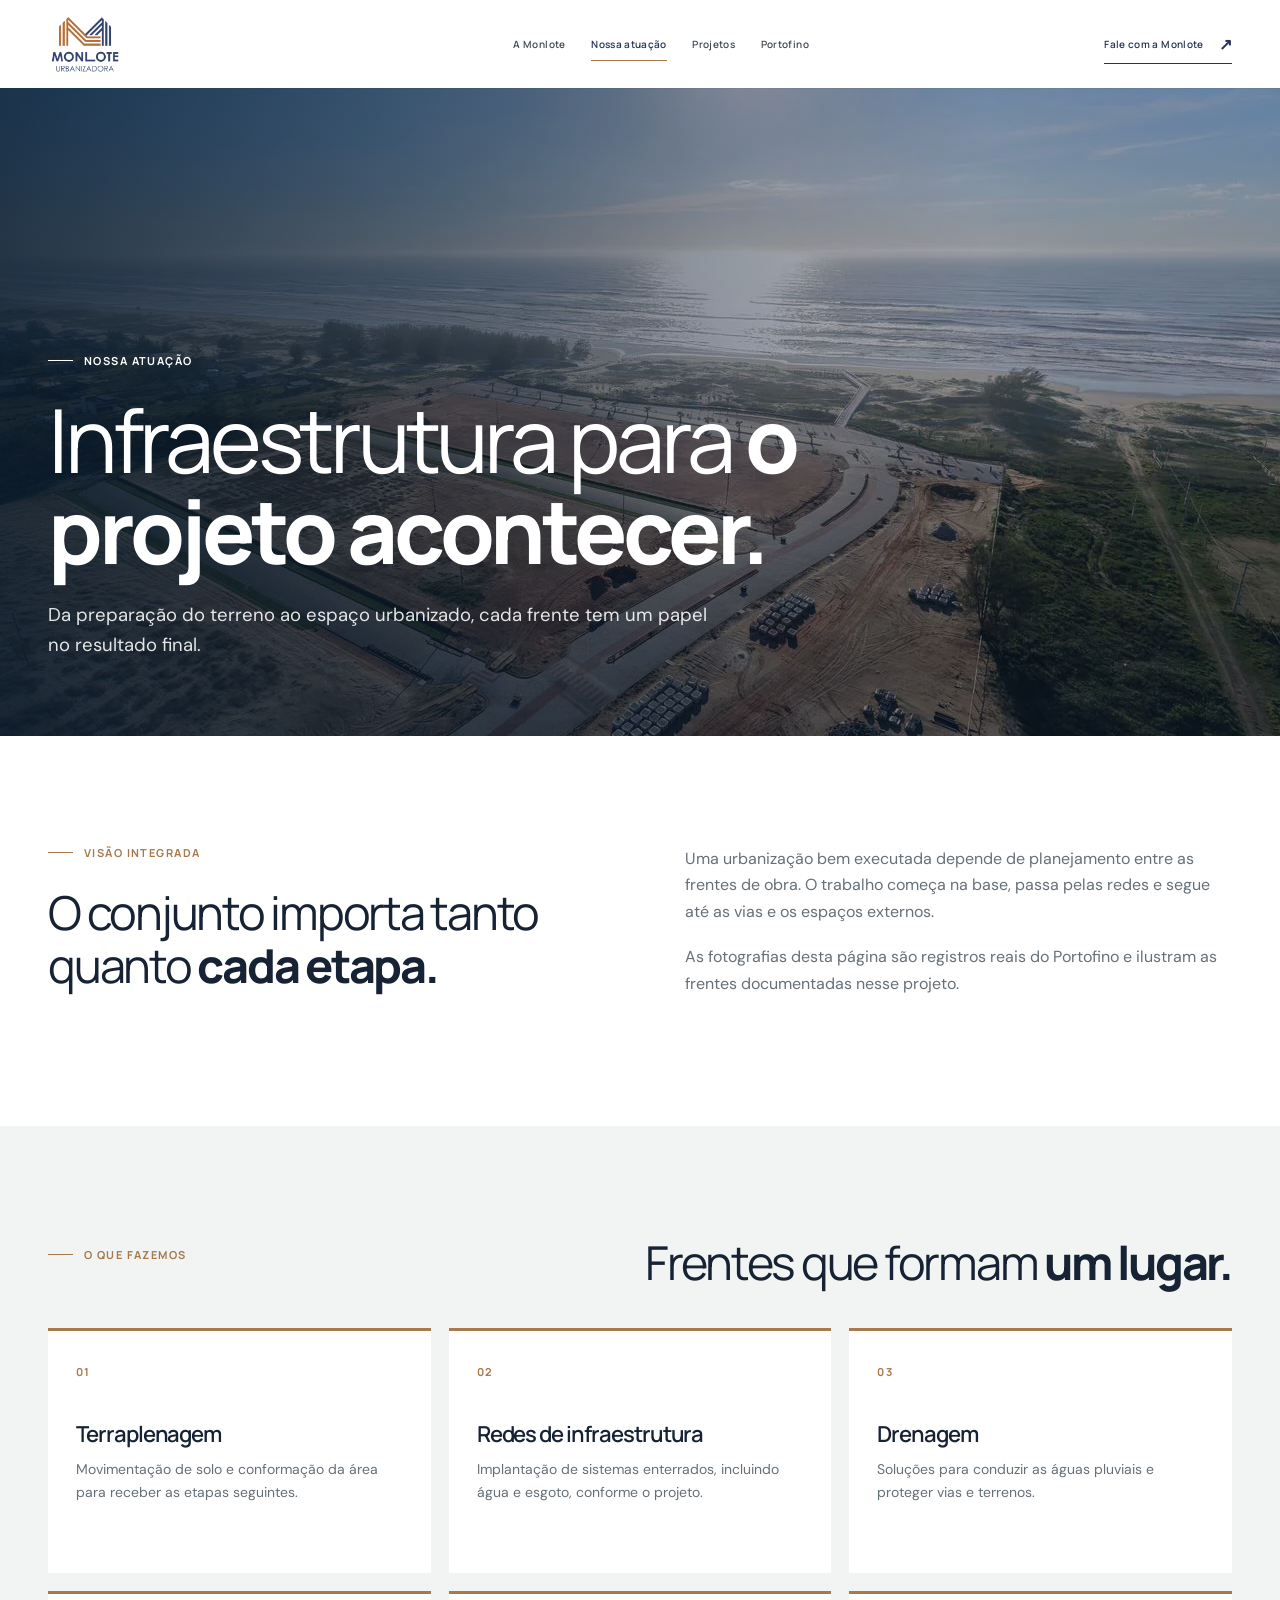
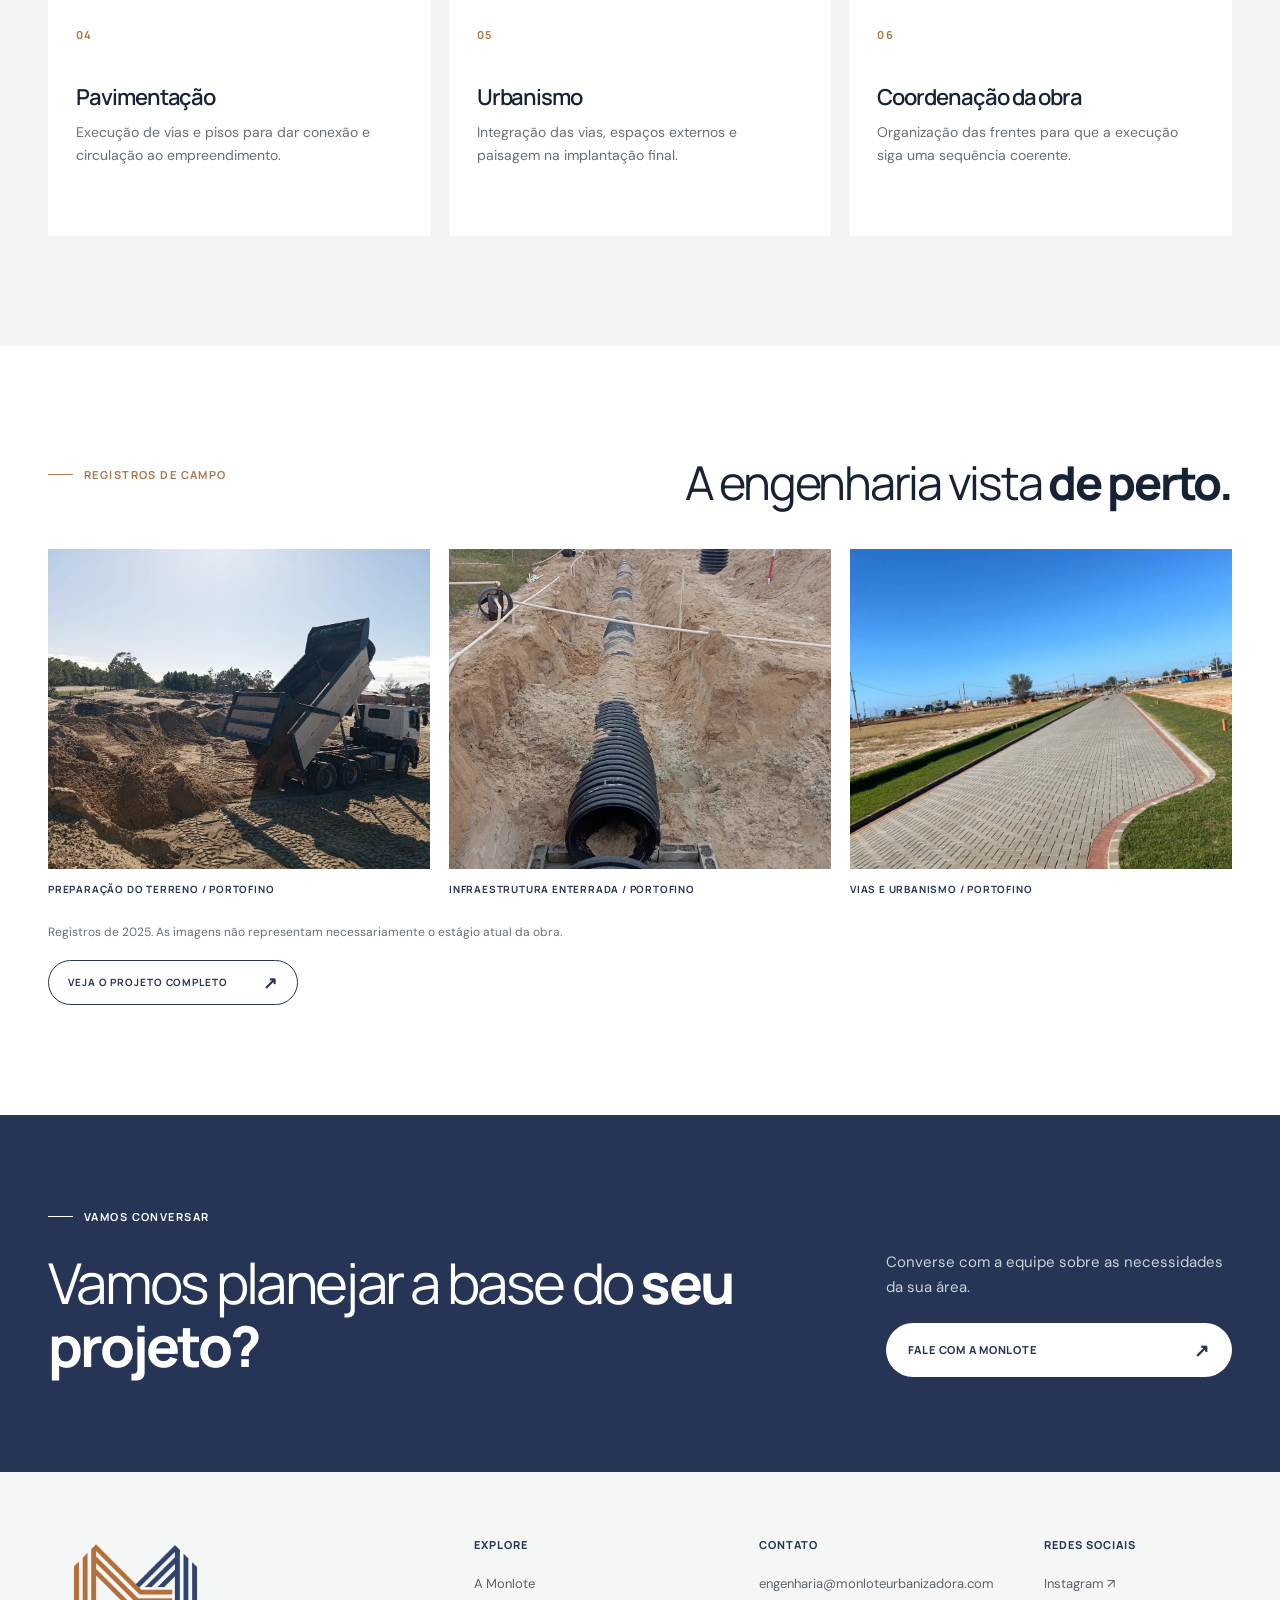
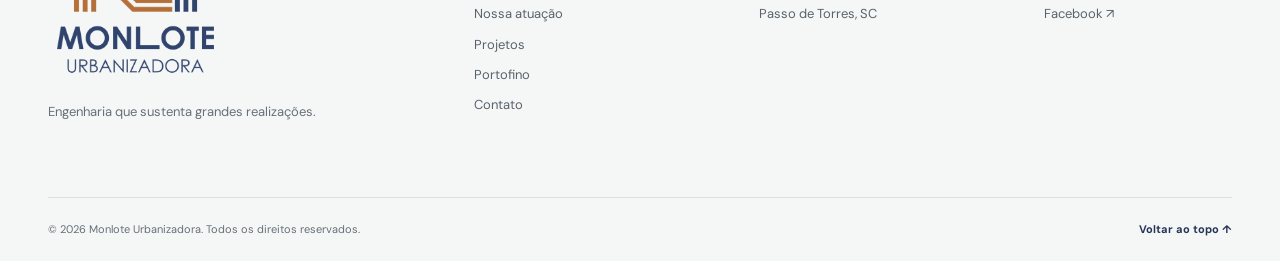
==== atuacao.html @ 1a8b1f2b "Atualiza site institucional com acervo real do Portofino" ====
<!DOCTYPE html>
<html lang="pt-BR"><head><meta charset="UTF-8"><meta name="viewport" content="width=device-width, initial-scale=1.0"><meta name="description" content="Conheça as frentes de infraestrutura da Monlote: terraplenagem, drenagem, redes, pavimentação e urbanização."><meta name="theme-color" content="#263556"><title>Nossa atuação | Monlote Urbanizadora</title><link rel="icon" type="image/webp" href="assets/favicon.webp"><link rel="preconnect" href="https://fonts.googleapis.com"><link rel="preconnect" href="https://fonts.gstatic.com" crossorigin><link href="https://fonts.googleapis.com/css2?family=DM+Sans:wght@400;500;600&family=Manrope:wght@400;500;600;700;800&display=swap" rel="stylesheet"><link rel="stylesheet" href="styles.css"></head>
<body><a class="skip-link" href="#conteudo">Pular para o conteúdo</a>
  <header class="site-header" id="topo"><div class="header-inner">
    <a class="brand" href="index.html" aria-label="Monlote Urbanizadora, início"><img src="assets/logo-monlote.webp" alt="Monlote Urbanizadora"></a>
    <nav class="desktop-nav" aria-label="Navegação principal"><a href="empresa.html">A Monlote</a><a href="atuacao.html" aria-current="page">Nossa atuação</a><a href="projetos.html">Projetos</a><a href="portofino.html">Portofino</a></nav>
    <a class="header-contact" href="contato.html">Fale com a Monlote <span aria-hidden="true">↗</span></a>
    <button class="menu-toggle" type="button" aria-expanded="false" aria-controls="mobile-nav" aria-label="Abrir menu"><span></span><span></span></button>
  </div><nav class="mobile-nav" id="mobile-nav" aria-label="Navegação móvel"><a href="empresa.html">A Monlote</a><a href="atuacao.html" aria-current="page">Nossa atuação</a><a href="projetos.html">Projetos</a><a href="portofino.html">Portofino</a><a href="contato.html">Fale com a Monlote ↗</a></nav></header><main id="conteudo"><section class="inside-hero"><img src="assets/portofino-aerea.webp" alt="Vista aérea das vias e da implantação do Portofino" fetchpriority="high"><div class="content-shell inside-hero-inner"><p class="kicker kicker-light">Nossa atuação</p><h1>Infraestrutura para <strong>o projeto acontecer.</strong></h1><p>Da preparação do terreno ao espaço urbanizado, cada frente tem um papel no resultado final.</p></div></section><section class="section inside-intro"><div class="content-shell inside-two-col"><div class="reveal"><p class="kicker">Visão integrada</p><h2>O conjunto importa tanto quanto <strong>cada etapa.</strong></h2></div><div class="inside-copy reveal"><p>Uma urbanização bem executada depende de planejamento entre as frentes de obra. O trabalho começa na base, passa pelas redes e segue até as vias e os espaços externos.</p><p>As fotografias desta página são registros reais do Portofino e ilustram as frentes documentadas nesse projeto.</p></div></div></section>
<section class="section service-section"><div class="content-shell"><div class="inside-heading reveal"><p class="kicker">O que fazemos</p><h2>Frentes que formam <strong>um lugar.</strong></h2></div><div class="service-grid">
<article class="service-card reveal"><span>01</span><h3>Terraplenagem</h3><p>Movimentação de solo e conformação da área para receber as etapas seguintes.</p></article>
<article class="service-card reveal"><span>02</span><h3>Redes de infraestrutura</h3><p>Implantação de sistemas enterrados, incluindo água e esgoto, conforme o projeto.</p></article>
<article class="service-card reveal"><span>03</span><h3>Drenagem</h3><p>Soluções para conduzir as águas pluviais e proteger vias e terrenos.</p></article>
<article class="service-card reveal"><span>04</span><h3>Pavimentação</h3><p>Execução de vias e pisos para dar conexão e circulação ao empreendimento.</p></article>
<article class="service-card reveal"><span>05</span><h3>Urbanismo</h3><p>Integração das vias, espaços externos e paisagem na implantação final.</p></article>
<article class="service-card reveal"><span>06</span><h3>Coordenação da obra</h3><p>Organização das frentes para que a execução siga uma sequência coerente.</p></article>
</div></div></section>
<section class="section service-evidence"><div class="content-shell"><div class="inside-heading reveal"><p class="kicker">Registros de campo</p><h2>A engenharia vista <strong>de perto.</strong></h2></div><div class="evidence-grid"><figure class="reveal"><img src="assets/portofino-terraplenagem.webp" alt="Caminhão em área de terraplenagem do Portofino" loading="lazy"><figcaption>Preparação do terreno / Portofino</figcaption></figure><figure class="reveal"><img src="assets/portofino-drenagem.webp" alt="Tubulação da rede de drenagem no Portofino" loading="lazy"><figcaption>Infraestrutura enterrada / Portofino</figcaption></figure><figure class="reveal"><img src="assets/portofino-urbanismo.webp" alt="Via pavimentada e paisagismo no Portofino" loading="lazy"><figcaption>Vias e urbanismo / Portofino</figcaption></figure></div><p class="evidence-note">Registros de 2025. As imagens não representam necessariamente o estágio atual da obra.</p><a class="outline-button" href="portofino.html#etapas">Veja o projeto completo <span aria-hidden="true">↗</span></a></div></section><section class="final-cta"><div class="content-shell final-cta-grid"><div class="reveal"><p class="kicker kicker-light">Vamos conversar</p><h2>Vamos planejar a base do <strong>seu projeto?</strong></h2></div><div class="reveal"><p>Converse com a equipe sobre as necessidades da sua área.</p><a href="contato.html">Fale com a Monlote <span aria-hidden="true">↗</span></a></div></div></section></main><footer class="site-footer"><div class="content-shell footer-grid">
  <div class="footer-brand"><a href="index.html" aria-label="Voltar ao início"><img src="assets/logo-monlote.webp" alt="Monlote Urbanizadora"></a><p>Engenharia que sustenta grandes realizações.</p></div>
  <div class="footer-col"><strong>Explore</strong><a href="empresa.html">A Monlote</a><a href="atuacao.html">Nossa atuação</a><a href="projetos.html">Projetos</a><a href="portofino.html">Portofino</a><a href="contato.html">Contato</a></div>
  <div class="footer-col"><strong>Contato</strong><a href="mailto:engenharia@monloteurbanizadora.com">engenharia@monloteurbanizadora.com</a><span>Passo de Torres, SC</span></div>
  <div class="footer-col"><strong>Redes sociais</strong><a href="https://www.instagram.com/monloteurbanizadora/" target="_blank" rel="noopener noreferrer">Instagram ↗</a><a href="https://www.facebook.com/profile.php?id=61579857578178" target="_blank" rel="noopener noreferrer">Facebook ↗</a></div>
</div><div class="content-shell footer-bottom"><span>© <span id="year"></span> Monlote Urbanizadora. Todos os direitos reservados.</span><a href="#topo">Voltar ao topo ↑</a></div></footer><script src="institucional.js"></script></body></html>
---- styles.css ----
:root{--navy:#263556;--navy-deep:#192844;--copper:#a7794d;--ink:#172334;--muted:#667078;--line:#dce2e1;--mist:#f5f7f6;--white:#fff;--shell:1280px}
*{box-sizing:border-box}
html{scroll-behavior:smooth;scroll-padding-top:84px}
body{margin:0;color:var(--ink);background:#fff;font:400 16px/1.65 "DM Sans",sans-serif;-webkit-font-smoothing:antialiased}
body.menu-open{overflow:hidden}
a{color:inherit;text-decoration:none}
button{font:inherit;cursor:pointer}
img{display:block;max-width:100%}
h1,h2,h3,p{margin:0}
h1,h2,h3{font-family:"Manrope",sans-serif;letter-spacing:-.048em;line-height:1.12}
h2{font-size:clamp(35px,3.65vw,57px);font-weight:400}
h2 strong{font-weight:750}
[hidden]{display:none!important}
:focus-visible{outline:2px solid var(--copper);outline-offset:4px}
.content-shell{width:min(calc(100% - 96px),var(--shell));margin-inline:auto}
.section{padding:110px 0}
.skip-link{position:fixed;z-index:200;top:-80px;left:20px;padding:10px 18px;background:#fff;color:var(--navy)}
.skip-link:focus{top:10px}
.kicker{display:flex;align-items:center;gap:11px;color:var(--copper);font:700 11px/1.2 "Manrope",sans-serif;letter-spacing:.13em;text-transform:uppercase;margin-bottom:27px}
.kicker:before,.kicker-line{content:"";width:25px;height:1px;background:currentColor;display:block}
.kicker .kicker-line{display:none}
.kicker-light{color:#fff}
.overline{font:700 11px/1.4 "Manrope",sans-serif;letter-spacing:.14em;text-transform:uppercase;color:var(--copper)}
.outline-button{display:inline-flex;gap:35px;justify-content:space-between;align-items:center;border:1px solid var(--navy);border-radius:50px;padding:13px 19px;min-width:184px;color:var(--navy);font:700 10px/1.3 "Manrope",sans-serif;letter-spacing:.09em;text-transform:uppercase;transition:background .3s,color .3s,transform .3s}
.outline-button:hover{background:var(--navy);color:#fff;transform:translateY(-2px)}
.outline-button span{font-size:17px;line-height:1}
.site-header{position:sticky;top:0;z-index:100;background:#fff;box-shadow:0 1px 0 rgba(28,51,57,.06)}
.header-inner{width:min(calc(100% - 96px),var(--shell));height:88px;margin:auto;display:flex;align-items:center;gap:42px}
.brand{flex:none;width:170px}
.brand img{width:100%;max-height:61px;object-fit:contain;object-position:left}
.desktop-nav{display:flex;align-items:center;justify-content:center;gap:clamp(15px,2vw,32px);flex:1}
.desktop-nav a,.header-contact{font:600 10px/1.4 "Manrope",sans-serif;letter-spacing:.035em;white-space:nowrap}
.desktop-nav a{color:#414a52;position:relative}
.desktop-nav a:after{content:"";position:absolute;bottom:-10px;left:0;right:100%;height:1px;background:var(--copper);transition:right .25s}
.desktop-nav a:hover:after{right:0}
.desktop-nav a:hover{color:var(--navy)}
.header-contact{display:flex;align-items:center;gap:15px;color:var(--navy);padding:11px 0;border-bottom:1px solid var(--navy)}
.header-contact span{font-size:16px;line-height:1}
.menu-toggle,.mobile-nav{display:none}
.hero{min-height:690px;height:calc(100svh - 88px);max-height:930px;position:relative;background:var(--navy-deep);color:#fff;overflow:hidden}
.hero-image,.hero-tint{position:absolute;inset:0;width:100%;height:100%}
.hero-image{object-fit:cover;object-position:center 52%;animation:hero-drift 13s ease-out both}
.hero-tint{background:linear-gradient(90deg,rgba(12,26,45,.81),rgba(14,31,52,.49) 55%,rgba(11,27,43,.73)),linear-gradient(0deg,rgba(9,25,36,.3),transparent 40%)}
.hero-inner{width:min(calc(100% - 96px),var(--shell));height:100%;margin:auto;position:relative;display:grid;grid-template-columns:minmax(0,1fr) 200px;align-items:center;gap:50px;padding-bottom:90px}
.hero-copy{max-width:820px;padding-top:20px}
.hero .kicker{margin-bottom:22px}
.hero h1{font-size:clamp(54px,6vw,98px);font-weight:500;line-height:1.08;max-width:860px}
.hero-changing{display:block;color:#fff;font-weight:750;transition:opacity .35s,transform .35s}
.hero-changing.is-changing{opacity:0;transform:translateY(15px)}
.hero-copy>p:last-child{max-width:510px;margin-top:28px;color:rgba(255,255,255,.87);font-size:17px}
.hero-numbers{justify-self:end;align-self:center;width:175px;padding-top:40px}
.hero-numbers div{padding:17px 0;border-bottom:1px solid rgba(255,255,255,.35);text-align:right}
.hero-numbers strong{display:block;font:800 clamp(35px,3vw,50px)/1 "Manrope",sans-serif;letter-spacing:-.06em}
.hero-numbers strong span{font-size:.55em}
.hero-numbers small{display:block;font-size:11px;margin-top:4px;color:rgba(255,255,255,.85)}
.hero-pill{position:absolute;left:0;bottom:54px;display:flex;align-items:center;justify-content:space-between;gap:25px;border:1px solid rgba(255,255,255,.8);border-radius:50px;padding:13px 18px;min-width:230px;font:700 10px/1.3 "Manrope",sans-serif;text-transform:uppercase;letter-spacing:.06em;transition:background .3s,color .3s}
.hero-pill:hover{background:#fff;color:var(--navy)}
.hero-pill span{font-size:18px;line-height:1}
.hero-scroll{position:absolute;right:0;bottom:62px;font:700 10px/1.2 "Manrope",sans-serif;text-transform:uppercase;letter-spacing:.1em}
.hero-scroll span{font-size:18px;margin-left:8px}
@keyframes hero-drift{from{transform:scale(1.08)}to{transform:scale(1)}}
.story{position:relative;background:#fff}
.story-slide{min-height:530px;display:grid;grid-template-columns:1fr 1fr;animation:slide-in .65s both}
.story-copy{padding:70px max(48px,calc((100vw - var(--shell))/2)) 70px max(48px,calc((100vw - var(--shell))/2));padding-right:clamp(50px,5vw,100px);display:flex;flex-direction:column;justify-content:center;align-items:flex-start}
.story-copy h2{max-width:550px;text-transform:uppercase;font-size:clamp(34px,3.25vw,54px);font-weight:400}
.story-copy>p:not(.kicker){max-width:470px;margin:25px 0 28px;color:var(--muted);font-size:15px}
.story-visual{min-height:530px;overflow:hidden;background:#e3e9eb}
.story-visual img{width:100%;height:100%;max-height:640px;object-fit:cover;transition:transform 1s}
.story-slide:hover .story-visual img{transform:scale(1.035)}
.story-controls{position:absolute;z-index:4;bottom:29px;left:max(48px,calc((100vw - var(--shell))/2));display:flex;gap:10px}
.story-dot,.feature-dots button{border:0;border-radius:50%;width:7px;height:7px;background:#bdc5c4;padding:0;transition:background .3s,transform .3s}
.story-dot.is-active,.feature-dots button.is-active{background:var(--navy);transform:scale(1.2)}
@keyframes slide-in{from{opacity:.4;transform:translateY(12px)}to{opacity:1;transform:none}}
.about-section{background:var(--mist);padding:75px 0 100px}
.stat-grid{display:grid;grid-template-columns:repeat(3,1fr);border-bottom:1px solid var(--line);padding-bottom:72px}
.stat{display:grid;grid-template-columns:64px 1fr;grid-template-rows:auto auto;column-gap:14px;padding:0 30px;border-right:1px solid #d1d8d9}
.stat:first-child{padding-left:0}
.stat:last-child{border:0}
.stat-symbol{grid-row:1/3;font:300 49px/1.1 "Manrope",sans-serif;color:var(--copper)}
.stat strong{font:750 clamp(33px,3vw,46px)/1.1 "Manrope",sans-serif;letter-spacing:-.07em;color:var(--navy)}
.stat>span:last-child{font-size:12px;color:var(--muted);margin-top:5px}
.about-grid{display:grid;grid-template-columns:1fr 1fr;gap:12%;padding-top:80px}
.about-grid h2{max-width:550px}
.about-text{padding-top:38px}
.about-text p{font-size:15px;color:var(--muted);max-width:520px;margin-bottom:17px}
.about-text .outline-button{margin-top:15px}
.section-head{display:flex;align-items:end;justify-content:space-between;gap:50px;margin-bottom:45px}
.section-head>p{max-width:330px;color:var(--muted);font-size:15px}
.featured{background:#fff}
.slider-arrows{display:flex;gap:8px}
.slider-arrows button{width:42px;height:42px;border-radius:50%;background:#fff;border:1px solid #b6c3c4;color:var(--navy);font-size:18px;transition:.25s}
.slider-arrows button:hover{background:var(--navy);border-color:var(--navy);color:#fff}
.feature-slide{animation:slide-in .6s both}
.feature-title{display:flex;align-items:end;justify-content:space-between;padding-bottom:14px}
.feature-title h3{font-size:clamp(31px,3vw,48px);font-weight:500;margin-top:5px}
.feature-title>span{font-size:13px;color:var(--muted)}
.feature-image{display:block;height:clamp(370px,42vw,590px);position:relative;overflow:hidden;border-radius:4px;background:#e4e9e9}
.feature-image img{width:100%;height:100%;object-fit:cover;transition:transform .9s cubic-bezier(.2,.7,.2,1)}
.feature-image:hover img{transform:scale(1.04)}
.feature-image>span{position:absolute;bottom:26px;right:27px;background:#fff;color:var(--navy);border-radius:50px;padding:15px 20px;font:700 10px/1.2 "Manrope",sans-serif;text-transform:uppercase;letter-spacing:.04em}
.feature-bottom{display:flex;justify-content:space-between;gap:15px;font-size:13px;color:var(--muted);padding-top:14px}
.feature-dots{display:flex;justify-content:center;gap:11px;margin-top:28px}
.expertise{background:#f7f8f7}
.expertise-grid{display:grid;grid-template-columns:.75fr 1.25fr;gap:9%;align-items:start}
.expertise-intro{padding-top:30px}
.expertise-intro h2{max-width:450px}
.expertise-intro>p:not(.kicker){color:var(--muted);max-width:430px;margin:27px 0}
.expertise-panel{background:#fff;box-shadow:0 16px 45px rgba(20,35,50,.06)}
.expertise-photo{height:280px;overflow:hidden}
.expertise-photo img{width:100%;height:100%;object-fit:cover}
.expertise-list{padding:10px 26px 25px}
.expertise-item{width:100%;display:grid;grid-template-columns:37px 1fr 24px;align-items:center;gap:5px;text-align:left;background:transparent;border:0;border-top:1px solid var(--line);padding:19px 0;color:var(--navy)}
.expertise-item:first-child{border-top:0}
.expertise-item>span:first-child{color:var(--copper);font:700 11px "Manrope",sans-serif}
.expertise-item strong{font:600 20px "Manrope",sans-serif;letter-spacing:-.04em}
.expertise-item>span:last-child{font-size:19px;transition:transform .25s}
.expertise-item.is-active>span:last-child{transform:rotate(45deg)}
.expertise-detail{color:var(--muted);font-size:13px;padding:0 20px 18px 42px;max-width:520px}
.pathways{background:#fff}
.path-grid{display:grid;grid-template-columns:1fr 1fr;gap:25px}
.path-card{display:block;background:#f7f8f7;transition:transform .3s,box-shadow .3s}
.path-card:hover{transform:translateY(-5px);box-shadow:0 18px 45px rgba(19,40,53,.1)}
.path-image{height:345px;overflow:hidden}
.path-image img{width:100%;height:100%;object-fit:cover;transition:transform .7s}
.path-card:hover .path-image img{transform:scale(1.04)}
.path-content{padding:26px 30px 30px}
.path-content>span:first-child{font:700 10px "Manrope",sans-serif;color:var(--copper);letter-spacing:.13em;text-transform:uppercase}
.path-content h3{font-size:32px;font-weight:600;margin-top:6px}
.path-content p{color:var(--muted);font-size:14px;max-width:510px;margin:14px 0 22px}
.path-link{display:flex;align-items:center;justify-content:space-between;border-top:1px solid var(--line);padding-top:17px;font:700 11px "Manrope",sans-serif;text-transform:uppercase;letter-spacing:.07em;color:var(--navy)}
.path-link b{font-size:19px;font-weight:400}
.contact-band{display:grid;grid-template-columns:1fr 1fr;min-height:445px;background:#f4f6f4}
.contact-band-image{overflow:hidden}
.contact-band-image img{width:100%;height:100%;object-fit:cover}
.contact-band-copy{padding:60px max(48px,calc((100vw - var(--shell))/2)) 60px clamp(55px,6vw,110px);display:flex;flex-direction:column;align-items:flex-start;justify-content:center}
.contact-band-copy h2{max-width:530px}
.contact-band-copy>p:not(.kicker){max-width:500px;color:var(--muted);margin:22px 0 28px;font-size:15px}
.process{background:#fff}
.process-grid{display:grid;grid-template-columns:.85fr 1.15fr;gap:10%}
.process-heading{position:sticky;top:45px;align-self:start}
.process-heading>p:not(.kicker){max-width:390px;color:var(--muted);margin-top:25px}
.process-steps{border-top:1px solid var(--line)}
.process-step{display:grid;grid-template-columns:55px 1fr;gap:23px;border-bottom:1px solid var(--line);padding:26px 0 28px}
.process-step>span{color:var(--copper);font:700 13px "Manrope",sans-serif}
.process-step h3{font-size:23px;font-weight:600}
.process-step p{font-size:14px;color:var(--muted);margin-top:8px}
.journal{background:var(--mist)}
.journal-grid{display:grid;grid-template-columns:repeat(3,1fr);gap:25px}
.journal-card{display:block}
.journal-card>div{height:230px;overflow:hidden;background:#dfe6e6}
.journal-card img{height:100%;width:100%;object-fit:cover;transition:transform .6s}
.journal-card:hover img{transform:scale(1.05)}
.journal-card>span{display:block;margin-top:18px;color:var(--copper);font:700 10px "Manrope",sans-serif;letter-spacing:.12em;text-transform:uppercase}
.journal-card h3{margin-top:9px;font-size:20px;font-weight:600;line-height:1.32;letter-spacing:-.035em}
.journal-card p{margin-top:10px;font-size:12px;color:var(--muted)}
.journal-card b{display:inline-block;border-bottom:1px solid var(--navy);font:700 10px "Manrope",sans-serif;text-transform:uppercase;letter-spacing:.07em;margin-top:20px;padding-bottom:4px}
.journal-more{display:flex;justify-content:center;margin-top:50px}
.final-cta{background:var(--navy);color:#fff;padding:95px 0}
.final-cta-grid{display:grid;grid-template-columns:1.35fr .65fr;align-items:end;gap:10%}
.final-cta h2{font-size:clamp(40px,4.4vw,68px);max-width:850px}
.final-cta-grid>div:last-child p{color:rgba(255,255,255,.77);font-size:15px;max-width:340px}
.final-cta-grid>div:last-child a{display:flex;justify-content:space-between;align-items:center;background:#fff;color:var(--navy);border-radius:50px;padding:18px 22px;font:750 11px "Manrope",sans-serif;text-transform:uppercase;letter-spacing:.07em;margin-top:23px;transition:background .25s,color .25s}
.final-cta-grid>div:last-child a:hover{background:var(--copper);color:#fff}
.final-cta-grid>div:last-child a span{font-size:18px;line-height:1}
.site-footer{background:#f5f7f6;color:var(--navy);padding-top:65px}
.footer-grid{display:grid;grid-template-columns:1.6fr 1fr 1fr .8fr;gap:50px}
.footer-brand img{width:175px}
.footer-brand p{font-size:13px;color:var(--muted);margin-top:20px}
.footer-col{display:flex;flex-direction:column;gap:9px}
.footer-col strong{font:750 11px "Manrope",sans-serif;text-transform:uppercase;letter-spacing:.09em;margin-bottom:12px}
.footer-col a,.footer-col span{font-size:13px;color:#58636b}
.footer-col a:hover{color:var(--copper)}
.footer-bottom{display:flex;justify-content:space-between;gap:25px;border-top:1px solid var(--line);margin-top:75px;padding:22px 0;font-size:11px;color:var(--muted)}
.footer-bottom a{color:var(--navy);font-weight:700}
.reveal{opacity:0;transform:translateY(24px);transition:opacity .75s ease,transform .75s ease}
.reveal.visible{opacity:1;transform:none}
@media(max-width:1120px){.header-inner{gap:25px}.brand{width:145px}.desktop-nav{gap:13px}.desktop-nav a,.header-contact{font-size:9px}.story-copy{padding-left:48px}.expertise-grid{gap:5%}}
@media(max-width:900px){.content-shell,.header-inner,.hero-inner{width:min(calc(100% - 48px),var(--shell))}.desktop-nav,.header-contact{display:none}.header-inner{height:76px;justify-content:space-between}.brand{width:145px}.menu-toggle{display:flex;flex-direction:column;justify-content:center;align-items:center;gap:7px;width:44px;height:44px;border:1px solid var(--navy);background:#fff;position:relative;z-index:102}.menu-toggle span{width:20px;height:1px;background:var(--navy);transition:transform .3s}.menu-toggle[aria-expanded=true] span:first-child{transform:translateY(4px) rotate(45deg)}.menu-toggle[aria-expanded=true] span:last-child{transform:translateY(-4px) rotate(-45deg)}.mobile-nav{display:flex;position:absolute;top:76px;left:0;right:0;min-height:calc(100dvh - 76px);flex-direction:column;padding:35px 24px 60px;background:#fff;opacity:0;visibility:hidden;transform:translateY(-10px);transition:opacity .3s,transform .3s,visibility .3s}.mobile-nav.open{opacity:1;visibility:visible;transform:none}.mobile-nav a{border-bottom:1px solid var(--line);padding:14px 0;color:var(--navy);font:600 clamp(22px,4vw,33px) "Manrope",sans-serif}.hero{height:750px;min-height:0}.hero-inner{grid-template-columns:1fr 170px;gap:20px}.hero h1{font-size:clamp(53px,7vw,80px)}.story-slide{min-height:450px}.story-copy{padding:50px 35px 75px 24px}.story-visual{min-height:450px}.story-controls{left:24px}.about-grid{gap:7%}.stat{padding:0 16px}.stat-symbol{font-size:38px}.expertise-grid{grid-template-columns:1fr;gap:45px}.expertise-intro{max-width:650px}.expertise-panel{display:grid;grid-template-columns:.85fr 1.15fr}.expertise-photo{height:100%}.process-grid{gap:6%}.footer-grid{grid-template-columns:1.5fr 1fr 1fr;gap:30px}.footer-col:last-child{grid-column:2}}
@media(max-width:700px){html{scroll-padding-top:70px}.content-shell,.header-inner,.hero-inner{width:calc(100% - 40px)}.section{padding:75px 0}.header-inner{height:70px}.mobile-nav{top:70px;min-height:calc(100dvh - 70px)}.hero{height:calc(100svh - 70px);min-height:610px;max-height:780px}.hero-image{object-position:58% center}.hero-tint{background:linear-gradient(90deg,rgba(13,27,46,.86),rgba(16,31,47,.58)),linear-gradient(0deg,rgba(12,26,42,.7),transparent 55%)}.hero-inner{display:block;padding-top:85px}.hero h1{font-size:clamp(46px,11vw,65px);max-width:620px}.hero-copy>p:last-child{font-size:15px;max-width:430px}.hero-numbers{display:flex;width:auto;gap:18px;padding-top:34px}.hero-numbers div{flex:1;text-align:left;padding:9px 0;border-bottom:0;border-top:1px solid rgba(255,255,255,.35)}.hero-numbers strong{font-size:28px}.hero-numbers small{font-size:10px;line-height:1.3}.hero-pill{bottom:65px;left:0;min-width:205px}.hero-scroll{bottom:27px;left:0;right:auto}.story-slide{display:flex;flex-direction:column-reverse}.story-visual{height:300px;min-height:0}.story-copy{padding:48px 20px 78px}.story-copy h2{font-size:36px}.story-copy>p:not(.kicker){margin:18px 0 23px}.story-controls{bottom:28px;left:20px}.about-section{padding:50px 0 75px}.stat-grid{gap:16px;padding-bottom:42px}.stat{display:block;padding:0 12px}.stat strong{font-size:30px}.stat-symbol{display:none}.stat>span:last-child{display:block;font-size:10px;line-height:1.3}.about-grid{grid-template-columns:1fr;gap:5px;padding-top:55px}.about-text{padding-top:13px}.section-head{align-items:start;gap:20px}.section-head>p{max-width:260px}.feature-title>span{display:none}.feature-image{height:350px}.feature-image>span{bottom:12px;right:12px;font-size:9px}.feature-bottom{font-size:11px}.path-grid{gap:15px}.path-image{height:260px}.path-content{padding:22px}.path-content h3{font-size:26px}.path-content p{font-size:13px}.contact-band{grid-template-columns:1fr}.contact-band-image{height:290px}.contact-band-copy{padding:55px 20px}.process-grid{grid-template-columns:1fr;gap:40px}.process-heading{position:static}.journal-grid{grid-template-columns:1fr 1fr;gap:30px 18px}.journal-card>div{height:190px}.journal-card h3{font-size:17px}.journal-card:last-child{grid-column:1/-1;max-width:calc(50% - 9px)}.final-cta-grid{grid-template-columns:1fr;gap:30px}.final-cta{padding:75px 0}.footer-grid{grid-template-columns:1fr 1fr}.footer-brand{grid-column:1/-1}.footer-col:last-child{grid-column:auto}}
@media(max-width:500px){h2{font-size:36px}.hero h1{font-size:clamp(43px,11vw,55px)}.hero-inner{padding-top:63px}.hero-numbers{gap:9px}.hero-numbers strong{font-size:25px}.hero-numbers small{font-size:9px}.story-visual{height:235px}.stat-grid{grid-template-columns:1fr 1fr;row-gap:25px}.stat:nth-child(2){border:0}.stat:last-child{padding-left:0}.section-head{flex-wrap:wrap}.section-head>p{max-width:100%}.feature-title h3{font-size:32px}.feature-image{height:280px}.expertise-panel{display:block}.expertise-photo{height:230px}.expertise-item strong{font-size:18px}.path-grid{grid-template-columns:1fr;gap:24px}.path-image{height:270px}.contact-band-image{height:240px}.journal-grid{grid-template-columns:1fr}.journal-card:last-child{grid-column:auto;max-width:none}.journal-card>div{height:240px}.footer-grid{grid-template-columns:1fr 1fr;gap:30px 15px}.footer-col:nth-child(3){grid-column:1/-1}.footer-bottom{flex-direction:column;margin-top:50px}}
@media(prefers-reduced-motion:reduce){html{scroll-behavior:auto}*,*:before,*:after{animation-duration:.01ms!important;transition-duration:.01ms!important}.reveal{opacity:1;transform:none}}
/* Portofino media and project page */
.hero-video{position:absolute;inset:0;width:100%;height:100%;object-fit:cover;object-position:center 52%}
.hero-video-toggle{position:absolute;right:0;bottom:110px;z-index:2;width:36px;height:36px;border:1px solid rgba(255,255,255,.75);border-radius:50%;background:rgba(17,34,51,.35);color:#fff;font-size:15px;line-height:1;display:grid;place-items:center;backdrop-filter:blur(5px);transition:background .25s}
.hero-video-toggle:hover{background:rgba(17,34,51,.8)}
.portofino-teaser{background:#edf1ef}
.teaser-heading{display:grid;grid-template-columns:1.25fr .75fr;gap:8%;align-items:end;margin-bottom:40px}
.teaser-heading h2{max-width:760px}
.teaser-heading>div:last-child p{color:var(--muted);font-size:15px;max-width:420px;margin-bottom:25px}
.teaser-gallery{display:grid;grid-template-columns:1.35fr 1fr 1fr;gap:18px}
.teaser-photo{height:410px;position:relative;display:block;overflow:hidden;background:#dce5e5}
.teaser-photo img{width:100%;height:100%;object-fit:cover;transition:transform .8s}
.teaser-photo:hover img{transform:scale(1.05)}
.teaser-photo:after{content:"";position:absolute;inset:50% 0 0;background:linear-gradient(transparent,rgba(5,23,38,.62))}
.teaser-photo span{position:absolute;z-index:1;bottom:23px;left:23px;color:#fff;font:700 11px "Manrope",sans-serif;text-transform:uppercase;letter-spacing:.1em}
.portfolio-hero{position:relative;min-height:650px;height:min(76svh,830px);color:#fff;background:var(--navy-deep);overflow:hidden}
.portfolio-hero>img{position:absolute;inset:0;width:100%;height:100%;object-fit:cover;object-position:center 57%}
.portfolio-hero:after{content:"";position:absolute;inset:0;background:linear-gradient(90deg,rgba(13,31,47,.8) 0%,rgba(13,31,47,.35) 65%),linear-gradient(0deg,rgba(12,28,43,.5),transparent 50%)}
.portfolio-hero-inner{position:relative;z-index:1;height:100%;display:flex;flex-direction:column;align-items:flex-start;justify-content:flex-end;padding-bottom:70px}
.portfolio-hero h1{font-size:clamp(66px,10vw,150px);font-weight:500;line-height:1;letter-spacing:-.07em}
.portfolio-hero p:not(.kicker){max-width:610px;margin-top:25px;font-size:clamp(16px,1.6vw,21px);line-height:1.5}
.portfolio-hero-actions{display:flex;flex-wrap:wrap;gap:12px;margin-top:30px}
.portfolio-hero-actions a{border:1px solid rgba(255,255,255,.85);border-radius:50px;padding:12px 20px;font:700 10px "Manrope",sans-serif;text-transform:uppercase;letter-spacing:.08em;transition:background .25s,color .25s}
.portfolio-hero-actions a:first-child,.portfolio-hero-actions a:hover{background:#fff;color:var(--navy)}
.project-facts{background:var(--navy);color:#fff;padding:25px 0}
.project-facts .content-shell{display:grid;grid-template-columns:repeat(3,1fr);gap:25px}
.project-facts div{display:flex;flex-direction:column;gap:3px;border-right:1px solid rgba(255,255,255,.25)}
.project-facts div:last-child{border:0}
.project-facts span{font:700 10px "Manrope",sans-serif;letter-spacing:.12em;text-transform:uppercase;color:#c5d0d8}
.project-facts strong{font:600 16px "Manrope",sans-serif}
.portfolio-intro{display:grid;grid-template-columns:.9fr 1.1fr;gap:12%;align-items:start}
.portfolio-intro h2{max-width:530px}
.portfolio-intro-copy{padding-top:9px}
.portfolio-intro-copy p{color:var(--muted);margin-bottom:18px;max-width:640px}
.portfolio-intro-copy .outline-button{margin-top:9px}
.portfolio-video{background:#eef2f1}
.portfolio-section-head{display:flex;justify-content:space-between;align-items:end;gap:40px;margin-bottom:35px}
.portfolio-section-head h2{max-width:810px}
.portfolio-section-head>p{max-width:330px;font-size:14px;color:var(--muted)}
.portfolio-video-frame{position:relative;background:#132843;aspect-ratio:16/9;overflow:hidden}
.portfolio-video-frame video{display:block;width:100%;height:100%;object-fit:cover}
.portfolio-video-caption{display:flex;justify-content:space-between;gap:25px;margin-top:16px;font-size:12px;color:var(--muted)}
.portfolio-video-caption strong{color:var(--navy)}
.portfolio-stages{background:#fff}
.stage-grid{display:grid;grid-template-columns:repeat(4,1fr);gap:20px}
.stage-card{background:#f5f7f6}
.stage-card-image{height:240px;overflow:hidden;background:#dde5e4}
.stage-card-image img{width:100%;height:100%;object-fit:cover;transition:transform .6s}
.stage-card:hover img{transform:scale(1.05)}
.stage-card-copy{padding:21px 20px 26px}
.stage-card-copy>span{font:700 11px "Manrope",sans-serif;color:var(--copper);letter-spacing:.1em}
.stage-card h3{font-size:22px;margin:9px 0 13px;font-weight:600}
.stage-card p{font-size:13px;color:var(--muted);line-height:1.55}
.portfolio-wide-image{height:clamp(330px,51vw,680px);overflow:hidden}
.portfolio-wide-image img{width:100%;height:100%;object-fit:cover;object-position:center 54%}
.portfolio-gallery{background:#f3f6f5}
.gallery-filters{display:flex;flex-wrap:wrap;gap:7px;margin:20px 0 31px}
.gallery-filters button{background:transparent;color:var(--navy);border:1px solid #b8c4c6;border-radius:30px;padding:10px 17px;font:700 10px "Manrope",sans-serif;text-transform:uppercase;letter-spacing:.07em;transition:background .2s,color .2s}
.gallery-filters button:hover,.gallery-filters button.is-active{background:var(--navy);color:#fff;border-color:var(--navy)}
.gallery-grid{display:grid;grid-template-columns:repeat(3,1fr);gap:16px}
.gallery-item{position:relative;display:block;border:0;background:#d7e2e2;padding:0;aspect-ratio:4/3;overflow:hidden;text-align:left;color:#fff}
.gallery-item img{width:100%;height:100%;object-fit:cover;transition:transform .6s}
.gallery-item:hover img{transform:scale(1.055)}
.gallery-item:after{content:"";position:absolute;inset:50% 0 0;background:linear-gradient(transparent,rgba(4,22,37,.68))}
.gallery-item span{position:absolute;z-index:1;left:19px;bottom:18px;font:700 11px "Manrope",sans-serif;text-transform:uppercase;letter-spacing:.07em}
.gallery-item-wide{grid-column:span 2;aspect-ratio:8/3}
.gallery-dialog{width:min(92vw,1100px);max-height:94vh;border:0;background:#11263d;color:#fff;padding:15px;box-shadow:0 25px 80px rgba(0,0,0,.4)}
.gallery-dialog::backdrop{background:rgba(7,19,30,.85)}
.gallery-dialog img{display:block;width:100%;max-height:calc(94vh - 100px);object-fit:contain}
.gallery-dialog-bar{display:flex;align-items:center;justify-content:space-between;gap:15px;padding:12px 4px 0;font-size:13px}
.gallery-dialog-actions{display:flex;gap:7px}
.gallery-dialog-actions button{width:34px;height:34px;border:1px solid #a7b7c4;border-radius:50%;background:transparent;color:#fff;font-size:17px}
.portfolio-close{position:absolute;top:23px;right:23px!important;background:rgba(8,22,37,.78)!important}
.portfolio-credits{padding:70px 0;background:#fff}
.portfolio-credits .content-shell{display:grid;grid-template-columns:1fr 1fr;gap:10%;border-top:1px solid var(--line);padding-top:35px}
.portfolio-credits p{font-size:14px;color:var(--muted);max-width:570px}
.portfolio-credits a{border-bottom:1px solid currentColor;color:var(--navy)}
@media(max-width:900px){.teaser-gallery{grid-template-columns:repeat(2,1fr)}.teaser-photo-wide{grid-column:span 2}.teaser-photo{height:320px}.stage-grid{grid-template-columns:repeat(2,1fr)}.portfolio-hero{min-height:590px}.portfolio-section-head{align-items:start}}
@media(max-width:700px){.hero-video{object-position:58% center}.hero-video-toggle{right:0;bottom:23px}.teaser-heading,.portfolio-intro,.portfolio-credits .content-shell{grid-template-columns:1fr;gap:24px}.teaser-heading>div:last-child p{margin-bottom:17px}.teaser-photo{height:230px}.portfolio-hero{height:calc(78svh - 70px);min-height:530px}.portfolio-hero-inner{padding-bottom:48px}.portfolio-hero h1{font-size:clamp(55px,13vw,86px)}.portfolio-hero p:not(.kicker){font-size:16px}.project-facts .content-shell{grid-template-columns:1fr 1fr;gap:18px}.project-facts div{border:0}.portfolio-section-head{display:block}.portfolio-section-head>p{margin-top:18px}.portfolio-video-caption{display:block}.portfolio-video-caption span{display:block;margin-top:6px}.gallery-grid{grid-template-columns:repeat(2,1fr)}.gallery-item-wide{aspect-ratio:4/3}.portfolio-credits{padding:55px 0}}
@media(max-width:500px){.teaser-gallery{gap:10px}.teaser-photo{height:190px}.teaser-photo span{left:12px;bottom:12px;font-size:9px}.stage-grid{grid-template-columns:1fr}.stage-card{display:grid;grid-template-columns:42% 58%}.stage-card-image{height:100%;min-height:170px}.stage-card-copy{padding:16px}.stage-card h3{font-size:18px}.stage-card p{font-size:12px}.gallery-grid{gap:10px}.gallery-item{aspect-ratio:1/1}.gallery-item-wide{grid-column:span 2;aspect-ratio:2/1}.gallery-item span{left:10px;bottom:10px;font-size:9px}.gallery-filters{gap:5px}.gallery-filters button{font-size:9px;padding:8px 11px}}
@media(prefers-reduced-motion:reduce){.hero-video{display:none}.hero-video-toggle{display:none}}

/* Institutional pages */
.desktop-nav a[aria-current="page"]{color:var(--navy)}
.desktop-nav a[aria-current="page"]:after{right:0}
.mobile-nav a[aria-current="page"]{color:var(--copper)}
.about-section .about-grid{padding-top:0}
.inside-hero{position:relative;min-height:570px;height:min(72svh,760px);overflow:hidden;background:var(--navy-deep);color:#fff}
.inside-hero>img{position:absolute;inset:0;width:100%;height:100%;object-fit:cover;object-position:center 54%}
.inside-hero:after{content:"";position:absolute;inset:0;background:linear-gradient(90deg,rgba(11,28,46,.83),rgba(11,28,46,.31) 77%),linear-gradient(0deg,rgba(10,25,43,.3),transparent 55%)}
.inside-hero-inner{position:relative;z-index:1;height:100%;display:flex;flex-direction:column;justify-content:flex-end;align-items:flex-start;padding-bottom:75px}
.inside-hero h1{font-size:clamp(55px,6.9vw,106px);font-weight:400;max-width:1010px;line-height:1.03}
.inside-hero h1 strong{font-weight:750}
.inside-hero p:not(.kicker){font-size:clamp(16px,1.45vw,20px);max-width:660px;margin-top:24px;color:rgba(255,255,255,.88)}
.inside-two-col{display:grid;grid-template-columns:.95fr 1.05fr;gap:12%;align-items:start}
.inside-intro{background:#fff}
.inside-intro h2{max-width:590px}
.inside-copy p{font-size:16px;color:var(--muted);margin-bottom:19px;max-width:620px}
.inside-copy .outline-button{margin-top:8px}
.inside-heading{display:flex;justify-content:space-between;align-items:end;gap:30px;margin-bottom:40px}
.inside-heading h2{max-width:820px}
.inside-values,.contact-context{background:#eff3f1}
.value-grid{display:grid;grid-template-columns:repeat(3,1fr);gap:1px;background:#d5dfde;border:1px solid #d5dfde}
.value-card{background:#fff;padding:34px 31px 40px;min-height:275px}
.value-card>span,.service-card>span{color:var(--copper);font:700 11px "Manrope",sans-serif;letter-spacing:.12em;text-transform:uppercase}
.value-card h3,.service-card h3{font-size:25px;font-weight:600;margin:50px 0 13px}
.value-card p,.service-card p{font-size:14px;color:var(--muted);max-width:390px}
.inside-split{display:grid;grid-template-columns:1fr 1fr;min-height:590px;background:#f7f8f7}
.inside-split-image{overflow:hidden}
.inside-split-image img{width:100%;height:100%;object-fit:cover}
.inside-split-copy{display:flex;flex-direction:column;align-items:flex-start;justify-content:center;padding:85px max(50px,calc((100vw - var(--shell))/2)) 85px clamp(45px,7vw,120px)}
.inside-split-copy h2{max-width:530px}
.inside-split-copy>p:not(.kicker){font-size:15px;color:var(--muted);max-width:500px;margin:25px 0}
.inside-project-link{background:#fff}
.service-section{background:#f1f4f2}
.service-grid{display:grid;grid-template-columns:repeat(3,1fr);gap:18px}
.service-card{background:#fff;padding:27px 28px 34px;min-height:245px;border-top:3px solid var(--copper)}
.service-card h3{margin:37px 0 12px;font-size:22px}
.service-evidence{background:#fff}
.evidence-grid{display:grid;grid-template-columns:repeat(3,1fr);gap:19px}
.evidence-grid figure{margin:0}
.evidence-grid img{width:100%;height:320px;object-fit:cover}
.evidence-grid figcaption{font:700 10px "Manrope",sans-serif;letter-spacing:.08em;text-transform:uppercase;color:var(--navy);padding-top:13px}
.evidence-note{font-size:12px;color:var(--muted);margin:27px 0 18px}
.project-showcase{background:#eff3f1;padding:90px 0 100px}
.project-showcase-head{display:flex;justify-content:space-between;align-items:end;gap:45px;margin-bottom:35px}
.project-showcase-head h2{font-size:clamp(65px,7vw,110px);font-weight:500;line-height:.95}
.project-showcase-head h2 span{color:var(--copper)}
.project-showcase-head>p{font-size:15px;color:var(--muted);max-width:410px}
.project-showcase-photo{display:block;height:clamp(370px,46vw,620px);position:relative;overflow:hidden;background:#dce5e2}
.project-showcase-photo img{height:100%;width:100%;object-fit:cover;transition:transform .8s}
.project-showcase-photo:hover img{transform:scale(1.04)}
.project-showcase-photo span{position:absolute;right:25px;bottom:25px;background:#fff;border-radius:40px;padding:15px 20px;font:700 10px "Manrope",sans-serif;text-transform:uppercase;letter-spacing:.06em;color:var(--navy)}
.project-showcase-meta{display:flex;justify-content:space-between;gap:20px;padding-top:20px;color:var(--muted);font-size:13px}
.project-showcase-meta a{color:var(--navy);font-weight:700}
.project-stages{background:#fff}
.project-stage-grid{display:grid;grid-template-columns:repeat(4,1fr);gap:18px}
.project-stage-grid a{display:block;overflow:hidden;background:#e3eae7}
.project-stage-grid img{height:270px;width:100%;object-fit:cover;transition:transform .5s}
.project-stage-grid a:hover img{transform:scale(1.04)}
.project-stage-grid span{display:block;padding:18px;background:#eff3f1;color:var(--navy);font:700 11px "Manrope",sans-serif;text-transform:uppercase;letter-spacing:.06em}
.contact-page{background:#fff}
.contact-page-grid{display:grid;grid-template-columns:.9fr 1.1fr;gap:10%}
.contact-page-grid>div:first-child>p:not(.kicker){font-size:15px;color:var(--muted);max-width:510px;margin-top:25px}
.contact-options{border-top:1px solid var(--line)}
.contact-option{position:relative;display:flex;flex-direction:column;padding:24px 45px 25px 0;border-bottom:1px solid var(--line);transition:padding .25s,color .25s}
.contact-option:hover{padding-left:7px;color:var(--copper)}
.contact-option span{font:700 10px "Manrope",sans-serif;color:var(--copper);letter-spacing:.12em;text-transform:uppercase}
.contact-option strong{font:600 clamp(18px,2.15vw,31px) "Manrope",sans-serif;letter-spacing:-.04em;overflow-wrap:anywhere;margin-top:7px}
.contact-option b{position:absolute;right:0;top:30px;font-size:25px;font-weight:400}
.contact-location:hover{padding-left:0;color:inherit}
.contact-context .outline-button{margin-top:35px}
.contact-page-image{height:460px;position:relative;background:var(--navy);color:#fff;overflow:hidden}
.contact-page-image img{width:100%;height:100%;object-fit:cover}
.contact-page-image:after{content:"";position:absolute;inset:0;background:linear-gradient(0deg,rgba(7,22,38,.72),transparent 60%)}
.contact-page-image .content-shell{position:absolute;z-index:1;inset:auto 0 35px}
.contact-page-image p{font:600 clamp(25px,3vw,45px) "Manrope",sans-serif;letter-spacing:-.04em;max-width:700px}
@media(max-width:900px){.inside-hero{min-height:560px}.inside-two-col{gap:7%}.inside-split-copy{padding:60px 35px}.project-stage-grid{grid-template-columns:repeat(2,1fr)}.evidence-grid img{height:240px}}
@media(max-width:700px){.inside-hero{min-height:540px;height:calc(77svh - 70px)}.inside-hero-inner{padding-bottom:45px}.inside-hero h1{font-size:clamp(46px,11vw,70px)}.inside-two-col,.contact-page-grid{grid-template-columns:1fr;gap:27px}.inside-copy p{font-size:15px}.inside-heading{display:block}.value-grid{grid-template-columns:1fr}.value-card{min-height:0;padding:25px}.value-card h3{margin:32px 0 10px}.inside-split{grid-template-columns:1fr}.inside-split-image{height:310px}.inside-split-copy{padding:65px 20px}.service-grid{grid-template-columns:repeat(2,1fr)}.service-card{min-height:225px}.evidence-grid{grid-template-columns:1fr 1fr}.evidence-grid figure:last-child{grid-column:1/-1}.evidence-grid figure:last-child img{height:300px}.project-showcase{padding:70px 0}.project-showcase-head{display:block}.project-showcase-head>p{margin-top:20px}.project-showcase-photo{height:360px}.contact-page-image{height:340px}}
@media(max-width:500px){.service-grid{grid-template-columns:1fr}.service-card{min-height:0}.service-card h3{margin:25px 0 10px}.evidence-grid{grid-template-columns:1fr}.evidence-grid figure:last-child{grid-column:auto}.evidence-grid img,.evidence-grid figure:last-child img{height:270px}.project-stage-grid{gap:10px}.project-stage-grid img{height:170px}.project-stage-grid span{font-size:9px;padding:13px}.project-showcase-photo{height:290px}.project-showcase-meta{flex-direction:column;gap:5px}.contact-option strong{font-size:19px}}
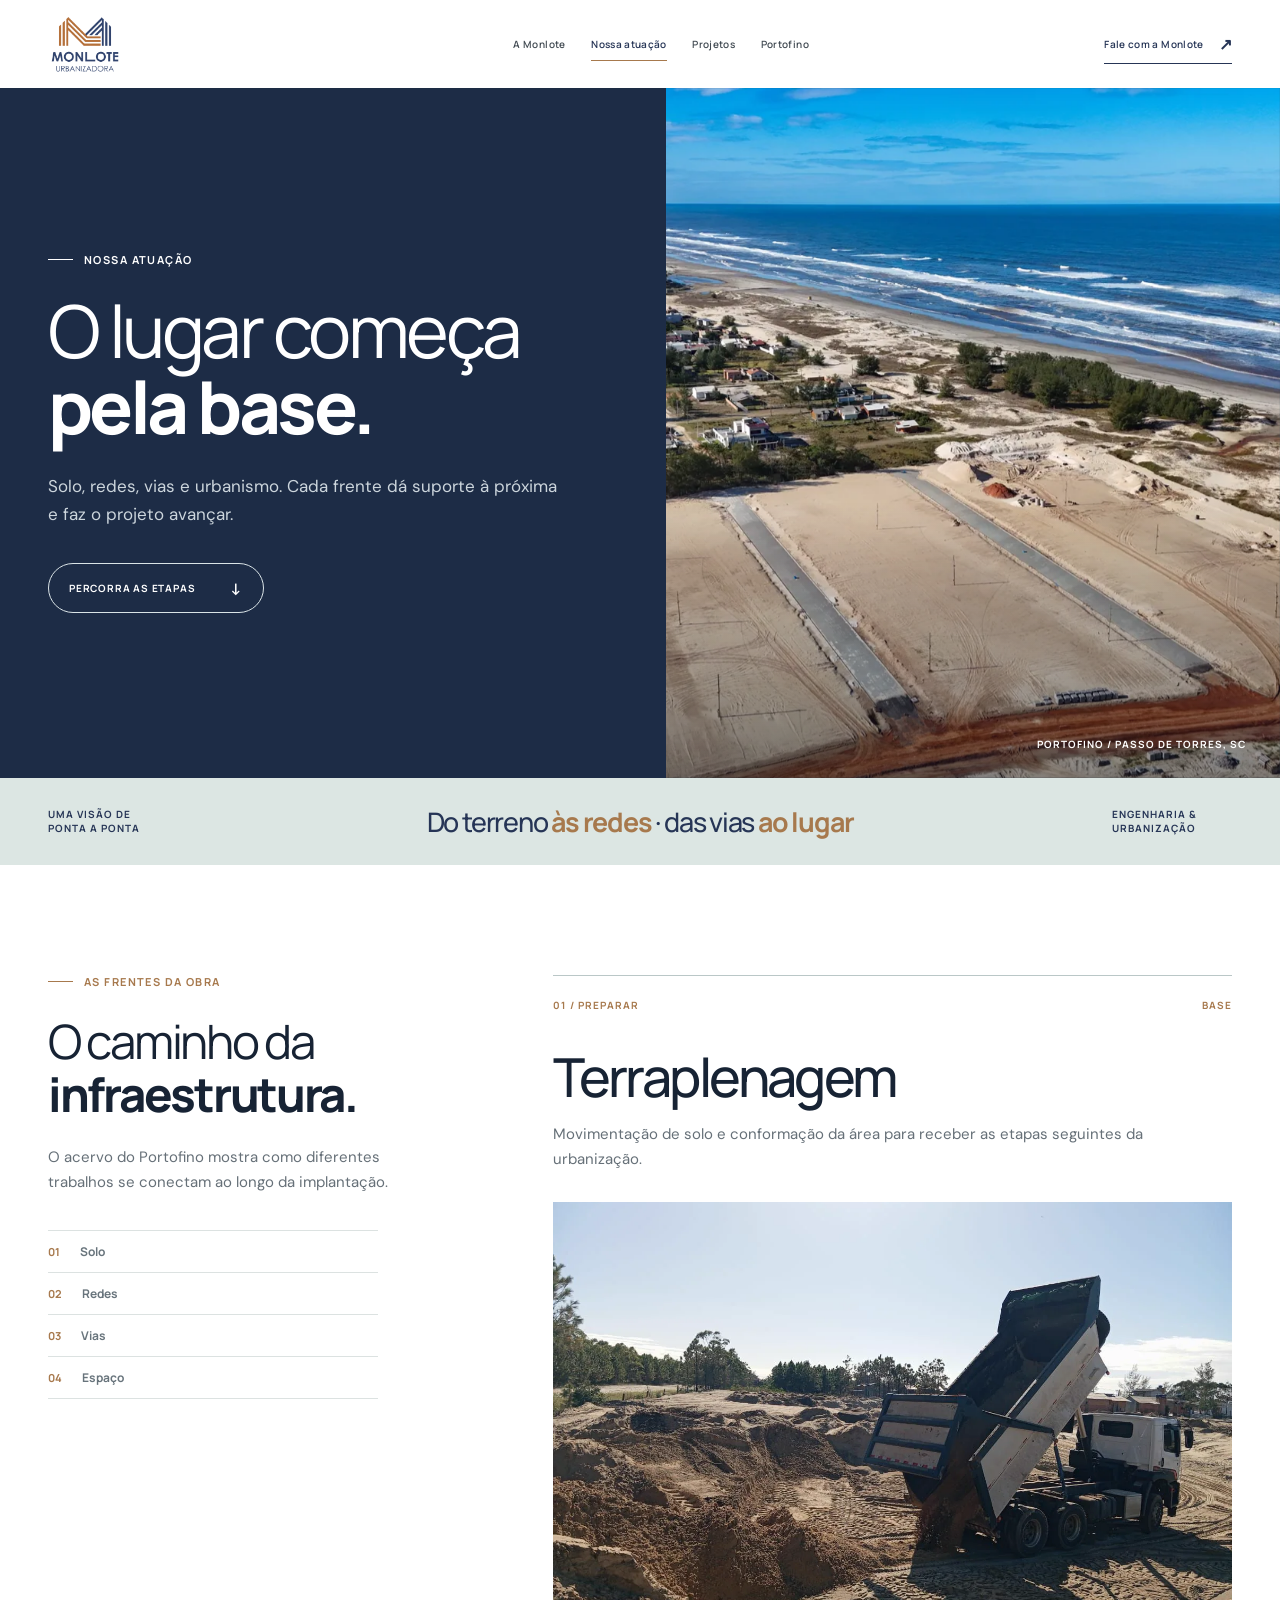
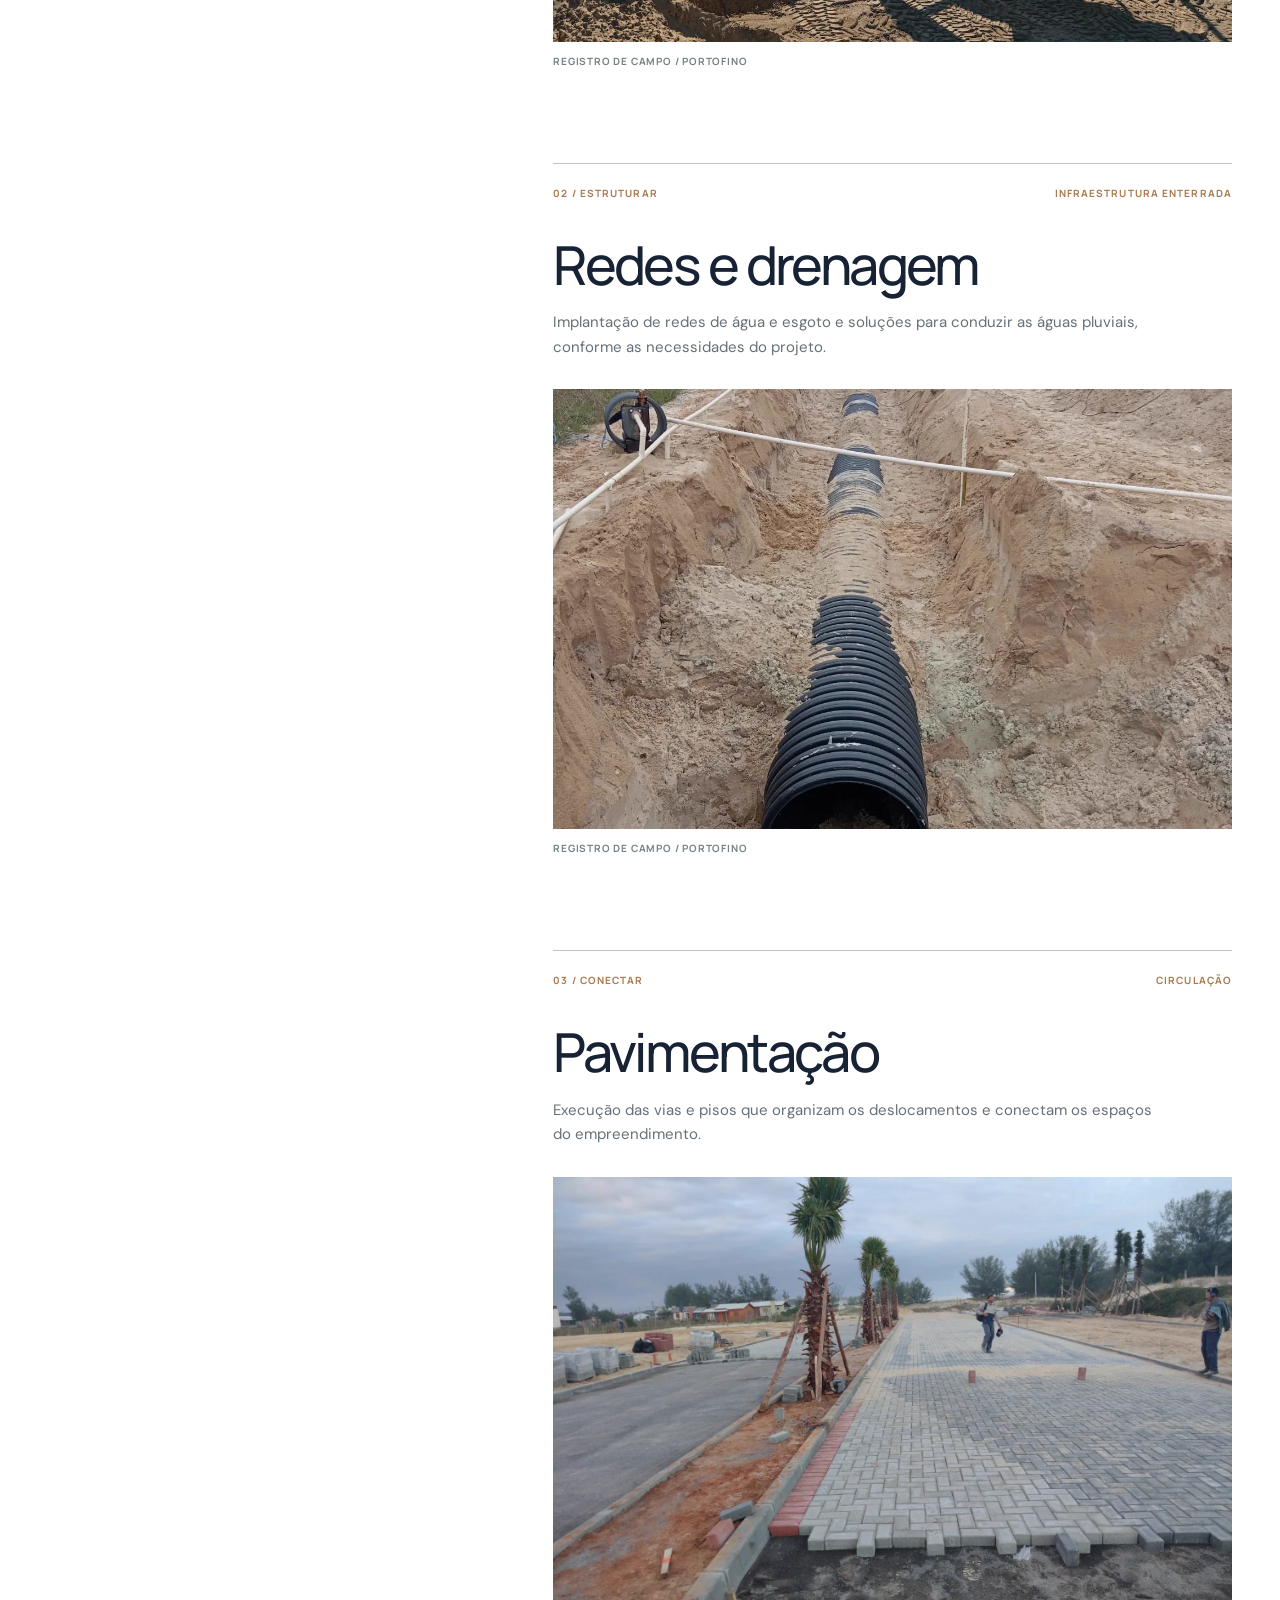
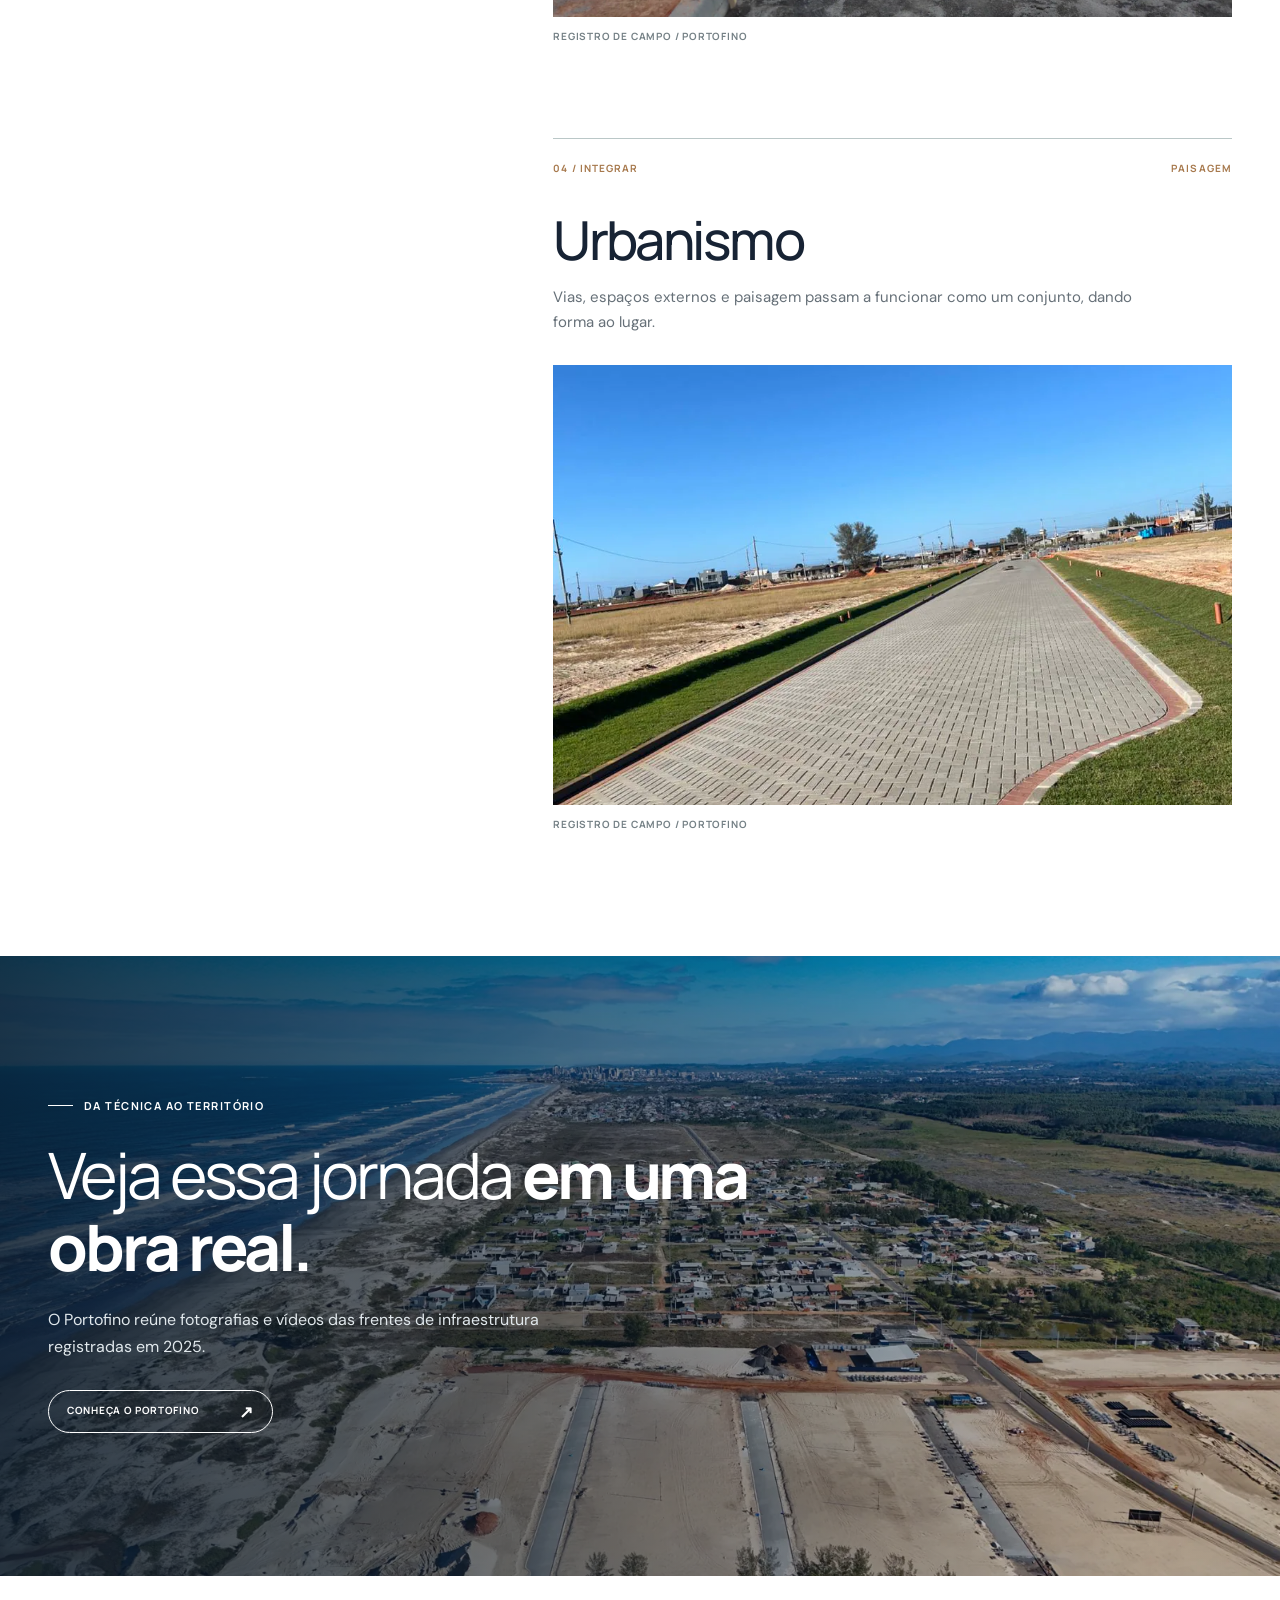
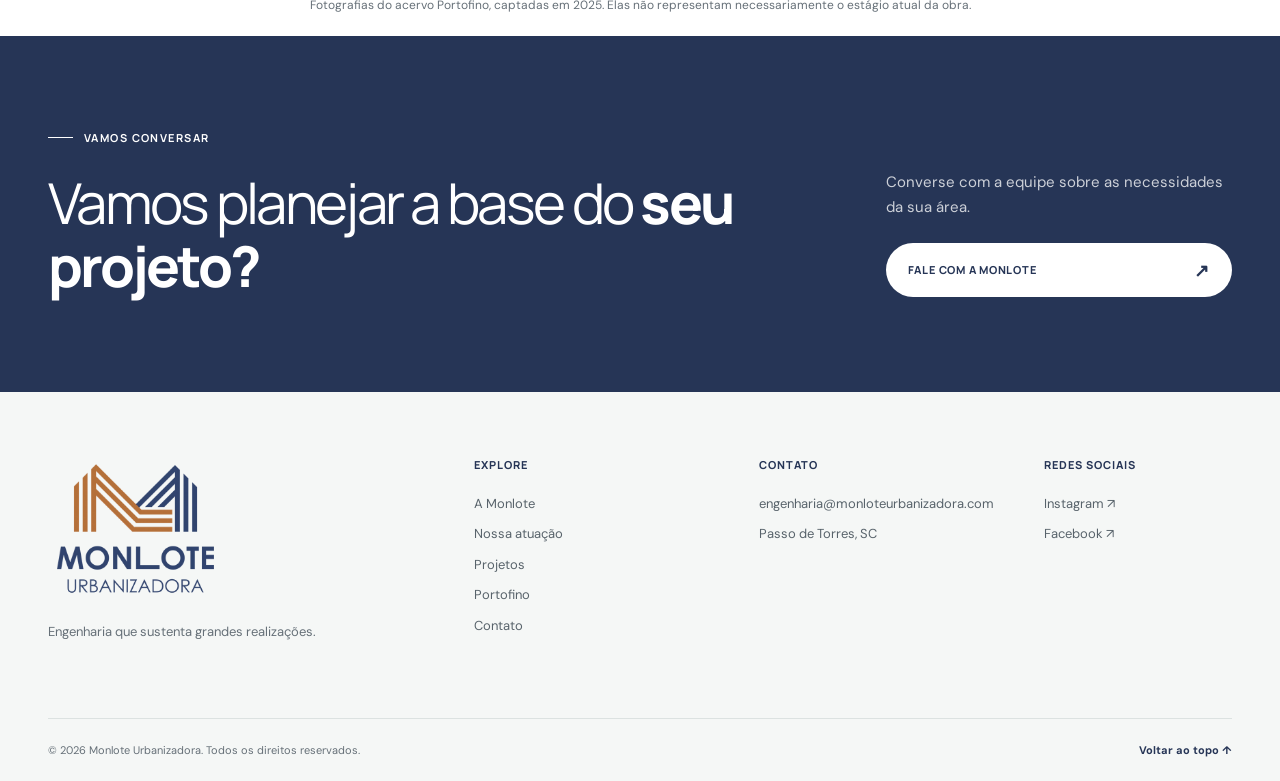
==== commit 8c6182c7: "Redesenha a seção Nossa atuação" ====
--- a/atuacao.html
+++ b/atuacao.html
@@ -6,16 +6,25 @@
     <nav class="desktop-nav" aria-label="Navegação principal"><a href="empresa.html">A Monlote</a><a href="atuacao.html" aria-current="page">Nossa atuação</a><a href="projetos.html">Projetos</a><a href="portofino.html">Portofino</a></nav>
     <a class="header-contact" href="contato.html">Fale com a Monlote <span aria-hidden="true">↗</span></a>
     <button class="menu-toggle" type="button" aria-expanded="false" aria-controls="mobile-nav" aria-label="Abrir menu"><span></span><span></span></button>
-  </div><nav class="mobile-nav" id="mobile-nav" aria-label="Navegação móvel"><a href="empresa.html">A Monlote</a><a href="atuacao.html" aria-current="page">Nossa atuação</a><a href="projetos.html">Projetos</a><a href="portofino.html">Portofino</a><a href="contato.html">Fale com a Monlote ↗</a></nav></header><main id="conteudo"><section class="inside-hero"><img src="assets/portofino-aerea.webp" alt="Vista aérea das vias e da implantação do Portofino" fetchpriority="high"><div class="content-shell inside-hero-inner"><p class="kicker kicker-light">Nossa atuação</p><h1>Infraestrutura para <strong>o projeto acontecer.</strong></h1><p>Da preparação do terreno ao espaço urbanizado, cada frente tem um papel no resultado final.</p></div></section><section class="section inside-intro"><div class="content-shell inside-two-col"><div class="reveal"><p class="kicker">Visão integrada</p><h2>O conjunto importa tanto quanto <strong>cada etapa.</strong></h2></div><div class="inside-copy reveal"><p>Uma urbanização bem executada depende de planejamento entre as frentes de obra. O trabalho começa na base, passa pelas redes e segue até as vias e os espaços externos.</p><p>As fotografias desta página são registros reais do Portofino e ilustram as frentes documentadas nesse projeto.</p></div></div></section>
-<section class="section service-section"><div class="content-shell"><div class="inside-heading reveal"><p class="kicker">O que fazemos</p><h2>Frentes que formam <strong>um lugar.</strong></h2></div><div class="service-grid">
-<article class="service-card reveal"><span>01</span><h3>Terraplenagem</h3><p>Movimentação de solo e conformação da área para receber as etapas seguintes.</p></article>
-<article class="service-card reveal"><span>02</span><h3>Redes de infraestrutura</h3><p>Implantação de sistemas enterrados, incluindo água e esgoto, conforme o projeto.</p></article>
-<article class="service-card reveal"><span>03</span><h3>Drenagem</h3><p>Soluções para conduzir as águas pluviais e proteger vias e terrenos.</p></article>
-<article class="service-card reveal"><span>04</span><h3>Pavimentação</h3><p>Execução de vias e pisos para dar conexão e circulação ao empreendimento.</p></article>
-<article class="service-card reveal"><span>05</span><h3>Urbanismo</h3><p>Integração das vias, espaços externos e paisagem na implantação final.</p></article>
-<article class="service-card reveal"><span>06</span><h3>Coordenação da obra</h3><p>Organização das frentes para que a execução siga uma sequência coerente.</p></article>
-</div></div></section>
-<section class="section service-evidence"><div class="content-shell"><div class="inside-heading reveal"><p class="kicker">Registros de campo</p><h2>A engenharia vista <strong>de perto.</strong></h2></div><div class="evidence-grid"><figure class="reveal"><img src="assets/portofino-terraplenagem.webp" alt="Caminhão em área de terraplenagem do Portofino" loading="lazy"><figcaption>Preparação do terreno / Portofino</figcaption></figure><figure class="reveal"><img src="assets/portofino-drenagem.webp" alt="Tubulação da rede de drenagem no Portofino" loading="lazy"><figcaption>Infraestrutura enterrada / Portofino</figcaption></figure><figure class="reveal"><img src="assets/portofino-urbanismo.webp" alt="Via pavimentada e paisagismo no Portofino" loading="lazy"><figcaption>Vias e urbanismo / Portofino</figcaption></figure></div><p class="evidence-note">Registros de 2025. As imagens não representam necessariamente o estágio atual da obra.</p><a class="outline-button" href="portofino.html#etapas">Veja o projeto completo <span aria-hidden="true">↗</span></a></div></section><section class="final-cta"><div class="content-shell final-cta-grid"><div class="reveal"><p class="kicker kicker-light">Vamos conversar</p><h2>Vamos planejar a base do <strong>seu projeto?</strong></h2></div><div class="reveal"><p>Converse com a equipe sobre as necessidades da sua área.</p><a href="contato.html">Fale com a Monlote <span aria-hidden="true">↗</span></a></div></div></section></main><footer class="site-footer"><div class="content-shell footer-grid">
+  </div><nav class="mobile-nav" id="mobile-nav" aria-label="Navegação móvel"><a href="empresa.html">A Monlote</a><a href="atuacao.html" aria-current="page">Nossa atuação</a><a href="projetos.html">Projetos</a><a href="portofino.html">Portofino</a><a href="contato.html">Fale com a Monlote ↗</a></nav></header><main id="conteudo">
+  <section class="work-hero" aria-labelledby="work-title">
+    <div class="work-hero-copy"><div class="work-hero-copy-inner"><p class="kicker kicker-light">Nossa atuação</p><h1 id="work-title">O lugar começa <strong>pela base.</strong></h1><p>Solo, redes, vias e urbanismo. Cada frente dá suporte à próxima e faz o projeto avançar.</p><a href="#frentes">Percorra as etapas <span aria-hidden="true">↓</span></a></div></div>
+    <div class="work-hero-visual"><img src="assets/portofino-implantacao.webp" alt="Vista aérea da implantação do Portofino junto ao litoral" fetchpriority="high"><span>Portofino / Passo de Torres, SC</span></div>
+  </section>
+  <div class="work-manifesto"><div class="content-shell"><span>Uma visão de ponta a ponta</span><p>Do terreno <b>às redes</b> · das vias <b>ao lugar</b></p><span>Engenharia &amp; urbanização</span></div></div>
+  <section class="work-flow" id="frentes" aria-labelledby="flow-title"><div class="content-shell work-flow-grid">
+    <aside class="work-flow-side"><div><p class="kicker">As frentes da obra</p><h2 id="flow-title">O caminho da <strong>infraestrutura.</strong></h2><p>O acervo do Portofino mostra como diferentes trabalhos se conectam ao longo da implantação.</p><nav aria-label="Ir para uma etapa da atuação"><a href="#solo"><span>01</span> Solo</a><a href="#redes"><span>02</span> Redes</a><a href="#vias"><span>03</span> Vias</a><a href="#espaco"><span>04</span> Espaço</a></nav></div></aside>
+    <div class="work-flow-sequence">
+      <article class="work-step reveal" id="solo"><div class="work-step-top"><span>01 / Preparar</span><span>Base</span></div><h3>Terraplenagem</h3><p>Movimentação de solo e conformação da área para receber as etapas seguintes da urbanização.</p><img src="assets/portofino-terraplenagem.webp" alt="Caminhão em área de terraplenagem do Portofino" loading="lazy"><small>Registro de campo / Portofino</small></article>
+      <article class="work-step reveal" id="redes"><div class="work-step-top"><span>02 / Estruturar</span><span>Infraestrutura enterrada</span></div><h3>Redes e drenagem</h3><p>Implantação de redes de água e esgoto e soluções para conduzir as águas pluviais, conforme as necessidades do projeto.</p><img src="assets/portofino-drenagem.webp" alt="Tubulação de drenagem instalada no Portofino" loading="lazy"><small>Registro de campo / Portofino</small></article>
+      <article class="work-step reveal" id="vias"><div class="work-step-top"><span>03 / Conectar</span><span>Circulação</span></div><h3>Pavimentação</h3><p>Execução das vias e pisos que organizam os deslocamentos e conectam os espaços do empreendimento.</p><img src="assets/portofino-pavimentacao.webp" alt="Equipe executando a pavimentação das vias do Portofino" loading="lazy"><small>Registro de campo / Portofino</small></article>
+      <article class="work-step reveal" id="espaco"><div class="work-step-top"><span>04 / Integrar</span><span>Paisagem</span></div><h3>Urbanismo</h3><p>Vias, espaços externos e paisagem passam a funcionar como um conjunto, dando forma ao lugar.</p><img src="assets/portofino-urbanismo.webp" alt="Via pavimentada e paisagismo no Portofino" loading="lazy"><small>Registro de campo / Portofino</small></article>
+    </div>
+  </div></section>
+  <section class="work-outro"><img src="assets/portofino-litoral.webp" alt="Portofino e litoral de Passo de Torres vistos do alto" loading="lazy"><div class="content-shell work-outro-inner"><p class="kicker kicker-light">Da técnica ao território</p><h2>Veja essa jornada <strong>em uma obra real.</strong></h2><p>O Portofino reúne fotografias e vídeos das frentes de infraestrutura registradas em 2025.</p><a href="portofino.html">Conheça o Portofino <span aria-hidden="true">↗</span></a></div></section>
+  <p class="work-photo-note">Fotografias do acervo Portofino, captadas em 2025. Elas não representam necessariamente o estágio atual da obra.</p>
+  <section class="final-cta"><div class="content-shell final-cta-grid"><div class="reveal"><p class="kicker kicker-light">Vamos conversar</p><h2>Vamos planejar a base do <strong>seu projeto?</strong></h2></div><div class="reveal"><p>Converse com a equipe sobre as necessidades da sua área.</p><a href="contato.html">Fale com a Monlote <span aria-hidden="true">↗</span></a></div></div></section>
+</main><footer class="site-footer"><div class="content-shell footer-grid">
   <div class="footer-brand"><a href="index.html" aria-label="Voltar ao início"><img src="assets/logo-monlote.webp" alt="Monlote Urbanizadora"></a><p>Engenharia que sustenta grandes realizações.</p></div>
   <div class="footer-col"><strong>Explore</strong><a href="empresa.html">A Monlote</a><a href="atuacao.html">Nossa atuação</a><a href="projetos.html">Projetos</a><a href="portofino.html">Portofino</a><a href="contato.html">Contato</a></div>
   <div class="footer-col"><strong>Contato</strong><a href="mailto:engenharia@monloteurbanizadora.com">engenharia@monloteurbanizadora.com</a><span>Passo de Torres, SC</span></div>
--- a/styles.css
+++ b/styles.css
@@ -338,3 +338,97 @@
 @media(max-width:900px){.inside-hero{min-height:560px}.inside-two-col{gap:7%}.inside-split-copy{padding:60px 35px}.project-stage-grid{grid-template-columns:repeat(2,1fr)}.evidence-grid img{height:240px}}
 @media(max-width:700px){.inside-hero{min-height:540px;height:calc(77svh - 70px)}.inside-hero-inner{padding-bottom:45px}.inside-hero h1{font-size:clamp(46px,11vw,70px)}.inside-two-col,.contact-page-grid{grid-template-columns:1fr;gap:27px}.inside-copy p{font-size:15px}.inside-heading{display:block}.value-grid{grid-template-columns:1fr}.value-card{min-height:0;padding:25px}.value-card h3{margin:32px 0 10px}.inside-split{grid-template-columns:1fr}.inside-split-image{height:310px}.inside-split-copy{padding:65px 20px}.service-grid{grid-template-columns:repeat(2,1fr)}.service-card{min-height:225px}.evidence-grid{grid-template-columns:1fr 1fr}.evidence-grid figure:last-child{grid-column:1/-1}.evidence-grid figure:last-child img{height:300px}.project-showcase{padding:70px 0}.project-showcase-head{display:block}.project-showcase-head>p{margin-top:20px}.project-showcase-photo{height:360px}.contact-page-image{height:340px}}
 @media(max-width:500px){.service-grid{grid-template-columns:1fr}.service-card{min-height:0}.service-card h3{margin:25px 0 10px}.evidence-grid{grid-template-columns:1fr}.evidence-grid figure:last-child{grid-column:auto}.evidence-grid img,.evidence-grid figure:last-child img{height:270px}.project-stage-grid{gap:10px}.project-stage-grid img{height:170px}.project-stage-grid span{font-size:9px;padding:13px}.project-showcase-photo{height:290px}.project-showcase-meta{flex-direction:column;gap:5px}.contact-option strong{font-size:19px}}
+
+/* A distinct editorial treatment for Nossa atuação */
+.expertise-showcase{background:#1d2c46;color:#fff}
+.expertise-showcase-head{display:grid;grid-template-columns:1.15fr .55fr;gap:12%;align-items:end;margin-bottom:55px}
+.expertise-showcase-head h2{font-size:clamp(48px,5.1vw,78px);max-width:790px}
+.expertise-showcase-head>p{font-size:15px;color:#c3cdd5;max-width:350px;padding-bottom:8px}
+.expertise-showcase-body{display:grid;grid-template-columns:1.22fr .78fr;min-height:550px;border-top:1px solid rgba(255,255,255,.22);border-bottom:1px solid rgba(255,255,255,.22)}
+.expertise-stage-photo{position:relative;min-height:550px;overflow:hidden;background:#304057}
+.expertise-stage-photo:after{content:"";position:absolute;inset:55% 0 0;background:linear-gradient(transparent,rgba(9,23,39,.76))}
+.expertise-stage-photo img{width:100%;height:100%;position:absolute;inset:0;object-fit:cover;transition:transform .6s,opacity .3s}
+.expertise-stage-photo-meta{position:absolute;z-index:1;left:28px;right:28px;bottom:25px;display:flex;justify-content:space-between;align-items:end;gap:20px;color:#fff}
+.expertise-stage-photo-meta span:first-child{font:700 34px "Manrope",sans-serif;letter-spacing:-.06em}
+.expertise-stage-photo-meta span:last-child{font:700 10px "Manrope",sans-serif;text-transform:uppercase;letter-spacing:.09em;text-align:right}
+.expertise-stage-navigation{display:flex;flex-direction:column;padding:28px 0 28px 44px}
+.expertise-stage-label{font:700 10px "Manrope",sans-serif;text-transform:uppercase;letter-spacing:.13em;color:#b5c0ca;margin-bottom:22px}
+.expertise-stage-buttons{border-top:1px solid rgba(255,255,255,.22)}
+.expertise-stage-buttons button{width:100%;display:grid;grid-template-columns:36px 1fr 20px;align-items:center;gap:8px;text-align:left;background:transparent;border:0;border-bottom:1px solid rgba(255,255,255,.22);color:#c3ccd5;padding:20px 0;transition:color .25s,padding .25s}
+.expertise-stage-buttons button:hover,.expertise-stage-buttons button.is-active{color:#fff;padding-left:8px}
+.expertise-stage-buttons button span:first-child{font:700 11px "Manrope",sans-serif;color:#c79d76}
+.expertise-stage-buttons button strong{font:600 clamp(19px,2vw,27px) "Manrope",sans-serif;letter-spacing:-.045em}
+.expertise-stage-buttons button span:last-child{font-size:19px;line-height:1}
+.expertise-stage-description{color:#c3ccd5;font-size:14px;line-height:1.6;min-height:67px;margin-top:25px;max-width:420px}
+.expertise-stage-link{display:flex;justify-content:space-between;align-items:center;gap:20px;width:max-content;min-width:230px;border:1px solid #e0e8e8;border-radius:50px;padding:12px 16px;color:#fff;font:700 10px "Manrope",sans-serif;letter-spacing:.06em;text-transform:uppercase;margin-top:auto;transition:background .25s,color .25s}
+.expertise-stage-link:hover{background:#fff;color:var(--navy)}
+.expertise-stage-link span{font-size:17px;line-height:1}
+.work-hero{display:grid;grid-template-columns:52% 48%;min-height:690px;background:#1d2c46;color:#fff}
+.work-hero-copy{display:flex;align-items:center;padding:80px clamp(45px,5vw,85px) 80px max(48px,calc((100vw - var(--shell))/2))}
+.work-hero-copy-inner{max-width:650px}
+.work-hero h1{font-size:clamp(55px,5.7vw,88px);font-weight:400;line-height:1.04}
+.work-hero h1 strong{display:block;font-weight:750}
+.work-hero-copy-inner>p:not(.kicker){font-size:17px;color:#ccd5dc;max-width:520px;margin:27px 0 35px}
+.work-hero-copy-inner>a{display:inline-flex;align-items:center;justify-content:space-between;gap:35px;border:1px solid #dae4e7;border-radius:50px;padding:13px 20px;font:700 10px "Manrope",sans-serif;text-transform:uppercase;letter-spacing:.08em;transition:background .25s,color .25s}
+.work-hero-copy-inner>a:hover{background:#fff;color:var(--navy)}
+.work-hero-copy-inner>a span{font-size:16px}
+.work-hero-visual{position:relative;min-height:690px;overflow:hidden;background:#354b5e}
+.work-hero-visual img{width:100%;height:100%;position:absolute;inset:0;object-fit:cover;object-position:60% center;animation:hero-drift 13s ease-out both}
+.work-hero-visual:after{content:"";position:absolute;inset:60% 0 0;background:linear-gradient(transparent,rgba(11,24,40,.45))}
+.work-hero-visual span{position:absolute;z-index:1;bottom:27px;right:34px;font:700 10px "Manrope",sans-serif;text-transform:uppercase;letter-spacing:.1em;color:#fff}
+.work-manifesto{background:#dce6e3;padding:25px 0;color:var(--navy)}
+.work-manifesto .content-shell{display:flex;justify-content:space-between;align-items:center;gap:25px}
+.work-manifesto span{font:700 10px "Manrope",sans-serif;text-transform:uppercase;letter-spacing:.1em;max-width:120px;line-height:1.35}
+.work-manifesto p{font:500 clamp(19px,2.1vw,30px) "Manrope",sans-serif;letter-spacing:-.045em;text-align:center}
+.work-manifesto b{color:var(--copper);font-weight:700}
+.work-flow{padding:110px 0 125px;background:#fff}
+.work-flow-grid{display:grid;grid-template-columns:.37fr .63fr;gap:9%;align-items:start}
+.work-flow-side{position:sticky;top:130px;align-self:start}
+.work-flow-side h2{font-size:clamp(39px,3.7vw,58px);max-width:440px}
+.work-flow-side p:not(.kicker){max-width:370px;color:var(--muted);font-size:15px;margin:24px 0 35px}
+.work-flow-side nav{display:flex;flex-direction:column;border-top:1px solid var(--line);max-width:330px}
+.work-flow-side nav a{display:flex;gap:20px;align-items:center;border-bottom:1px solid var(--line);padding:12px 0;color:#68747c;font:700 12px "Manrope",sans-serif;transition:color .25s,padding .25s}
+.work-flow-side nav a:hover,.work-flow-side nav a.is-active{color:var(--navy);padding-left:7px}
+.work-flow-side nav a span{font-size:11px;color:var(--copper)}
+.work-step{border-top:1px solid #bac7c7;padding:22px 0 95px;scroll-margin-top:115px}
+.work-step:last-child{padding-bottom:0}
+.work-step-top{display:flex;justify-content:space-between;gap:20px;color:var(--copper);font:700 10px "Manrope",sans-serif;text-transform:uppercase;letter-spacing:.11em}
+.work-step h3{font-size:clamp(39px,4.2vw,64px);font-weight:500;margin:35px 0 15px}
+.work-step>p{font-size:15px;color:var(--muted);max-width:600px;margin-bottom:30px}
+.work-step img{width:100%;height:clamp(300px,37vw,440px);object-fit:cover;background:#dbe4e2}
+.work-step small{display:block;margin-top:12px;color:#758186;font:700 10px "Manrope",sans-serif;text-transform:uppercase;letter-spacing:.08em}
+.work-outro{height:620px;position:relative;overflow:hidden;background:var(--navy);color:#fff}
+.work-outro>img{width:100%;height:100%;object-fit:cover}
+.work-outro:after{content:"";position:absolute;inset:0;background:linear-gradient(90deg,rgba(9,26,43,.85),rgba(9,26,43,.18) 90%)}
+.work-outro-inner{position:absolute;z-index:1;inset:0;display:flex;flex-direction:column;justify-content:center;align-items:flex-start}
+.work-outro h2{font-size:clamp(46px,5vw,75px);max-width:820px}
+.work-outro p:not(.kicker){font-size:16px;max-width:530px;margin:25px 0 30px;color:#e1e8ec}
+.work-outro a{display:inline-flex;gap:40px;border:1px solid #fff;border-radius:50px;padding:12px 18px;font:700 10px "Manrope",sans-serif;text-transform:uppercase;letter-spacing:.07em;transition:background .25s,color .25s}
+.work-outro a:hover{background:#fff;color:var(--navy)}
+.work-outro a span{font-size:17px;line-height:1}
+.work-photo-note{text-align:center;color:var(--muted);font-size:12px;padding:20px}
+@media(max-width:1000px){.expertise-showcase-body{grid-template-columns:1fr}.expertise-stage-photo{min-height:420px}.expertise-stage-navigation{padding:25px 0 10px}.expertise-stage-description{min-height:0;margin-bottom:24px}.expertise-stage-link{margin-top:0}.work-flow-grid{gap:6%}}
+@media(max-width:700px){.expertise-showcase-head{grid-template-columns:1fr;gap:18px;margin-bottom:35px}.expertise-showcase-head h2{font-size:clamp(42px,9vw,58px)}.expertise-showcase-head>p{font-size:14px}.expertise-stage-photo{min-height:310px}.expertise-stage-photo-meta{left:16px;right:16px;bottom:14px}.expertise-stage-photo-meta span:first-child{font-size:25px}.expertise-stage-photo-meta span:last-child{font-size:8px;max-width:135px}.expertise-stage-buttons button{padding:14px 0}.expertise-stage-buttons button strong{font-size:20px}.work-hero{grid-template-columns:1fr}.work-hero-copy{min-height:490px;padding:70px 20px}.work-hero h1{font-size:clamp(49px,11vw,71px)}.work-hero-copy-inner>p:not(.kicker){font-size:15px}.work-hero-visual{min-height:310px}.work-hero-visual span{right:20px;bottom:17px}.work-manifesto .content-shell{display:block}.work-manifesto span{display:none}.work-manifesto p{text-align:left;font-size:22px}.work-flow{padding:75px 0 90px}.work-flow-grid{grid-template-columns:1fr;gap:35px}.work-flow-side{position:static}.work-flow-side h2{max-width:620px}.work-flow-side p:not(.kicker){margin:17px 0 23px}.work-flow-side nav{flex-direction:row;max-width:none;overflow:auto;gap:18px;border:0;padding-bottom:10px}.work-flow-side nav a{white-space:nowrap;border:0;padding:8px 0}.work-step{padding-bottom:75px;scroll-margin-top:85px}.work-step h3{font-size:clamp(38px,9vw,58px);margin:22px 0 12px}.work-step img{height:300px}.work-outro{height:520px}.work-outro-inner{justify-content:flex-end;padding-bottom:60px}.work-outro h2{font-size:clamp(42px,10vw,61px)}.work-outro p:not(.kicker){font-size:14px}}
+@media(max-width:500px){.expertise-stage-photo{min-height:270px}.expertise-stage-buttons button strong{font-size:18px}.expertise-stage-description{font-size:13px}.work-hero-copy{min-height:440px}.work-hero-visual{min-height:265px}.work-step img{height:245px}.work-outro{height:470px}.work-outro-inner{padding-bottom:45px}}
+@media(prefers-reduced-motion:reduce){.work-hero-visual img{animation:none}}
+
+@media(min-width:701px) and (max-width:1000px){
+  .work-flow-grid{grid-template-columns:1fr;gap:40px}
+  .work-flow-side{position:static}
+  .work-flow-side h2{max-width:650px}
+  .work-flow-side p:not(.kicker){max-width:570px;margin:17px 0 23px}
+  .work-flow-side nav{flex-direction:row;max-width:none;overflow:auto;gap:30px;border:0;padding-bottom:10px}
+  .work-flow-side nav a{white-space:nowrap;border:0;padding:8px 0}
+  .work-step img{height:clamp(320px,49vw,440px)}
+}
+
+@media(max-width:360px){
+  .work-flow-side h2{font-size:33px}
+  .work-step h3{font-size:32px}
+  .work-step-top span:last-child{max-width:45%;text-align:right}
+}
+
+@media(max-width:1000px){
+  .work-flow-grid{grid-template-columns:minmax(0,1fr)}
+  .work-flow-side,.work-flow-sequence{min-width:0}
+}
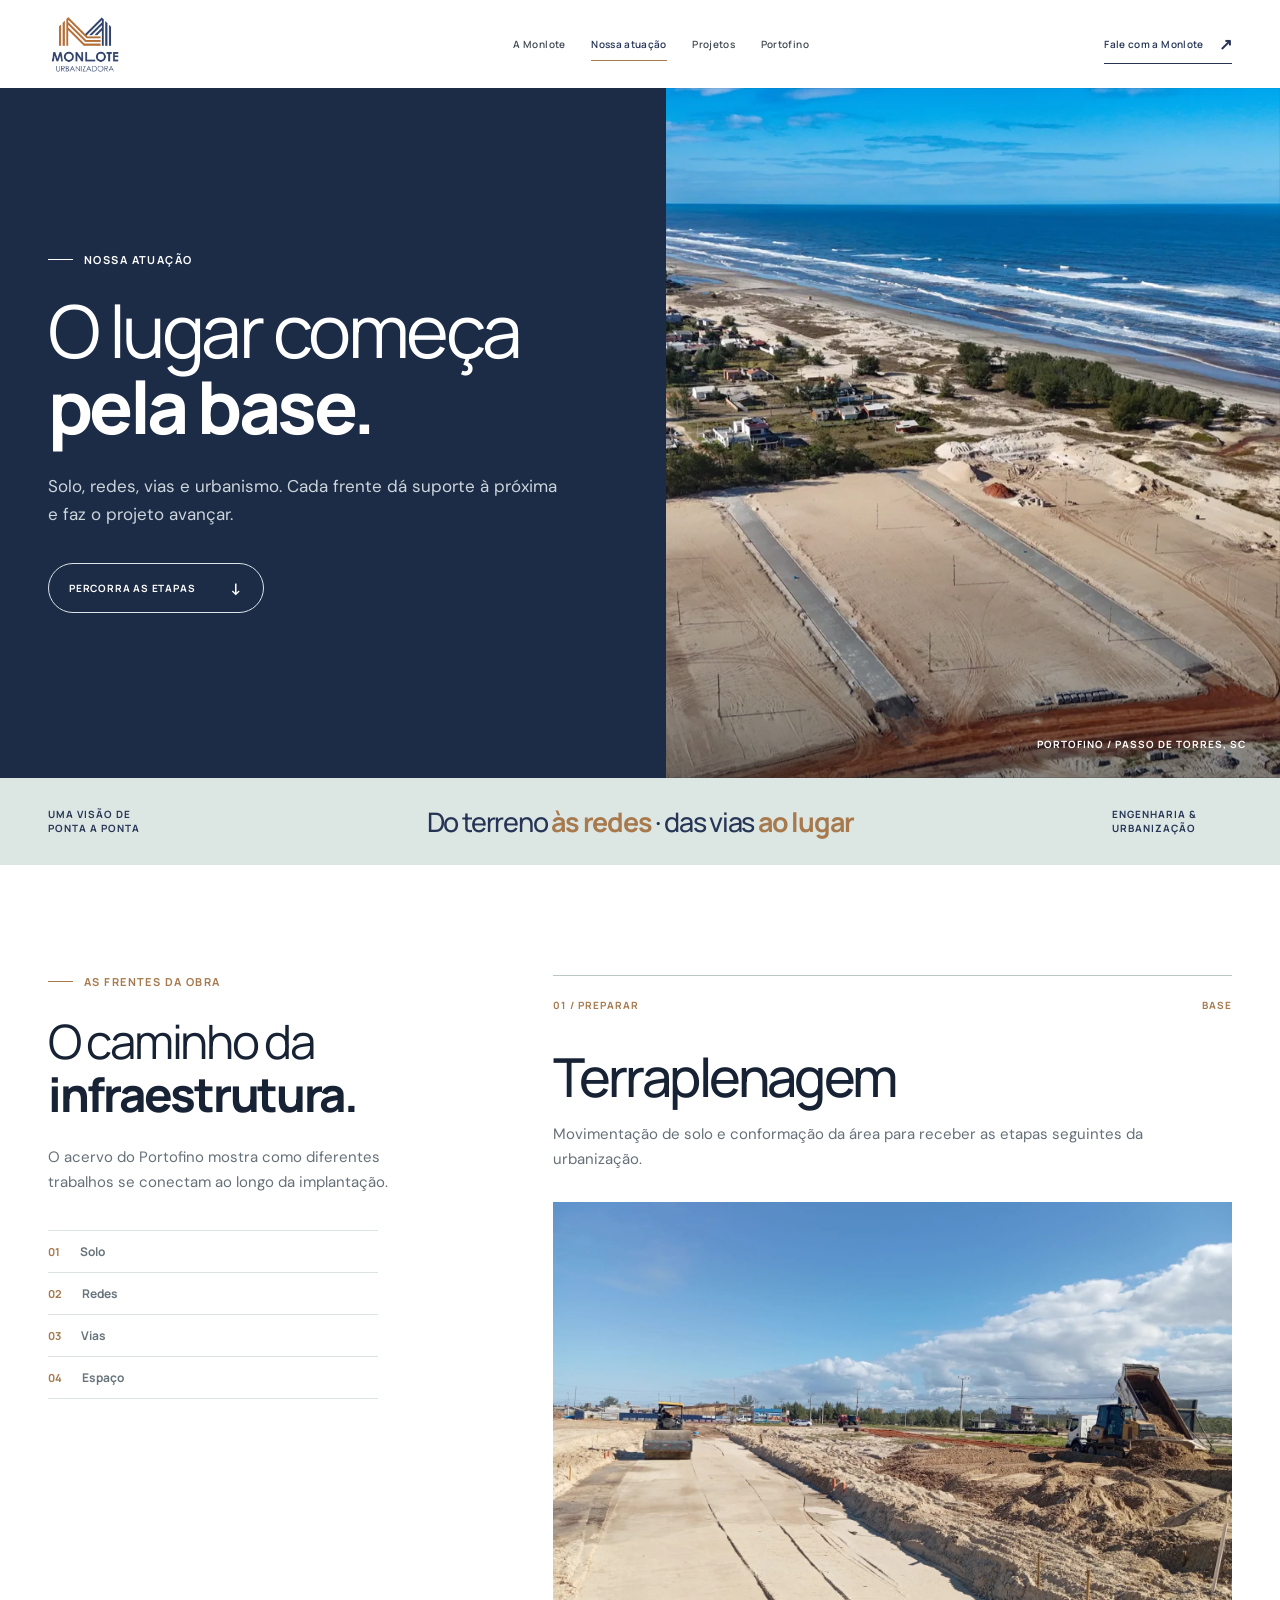
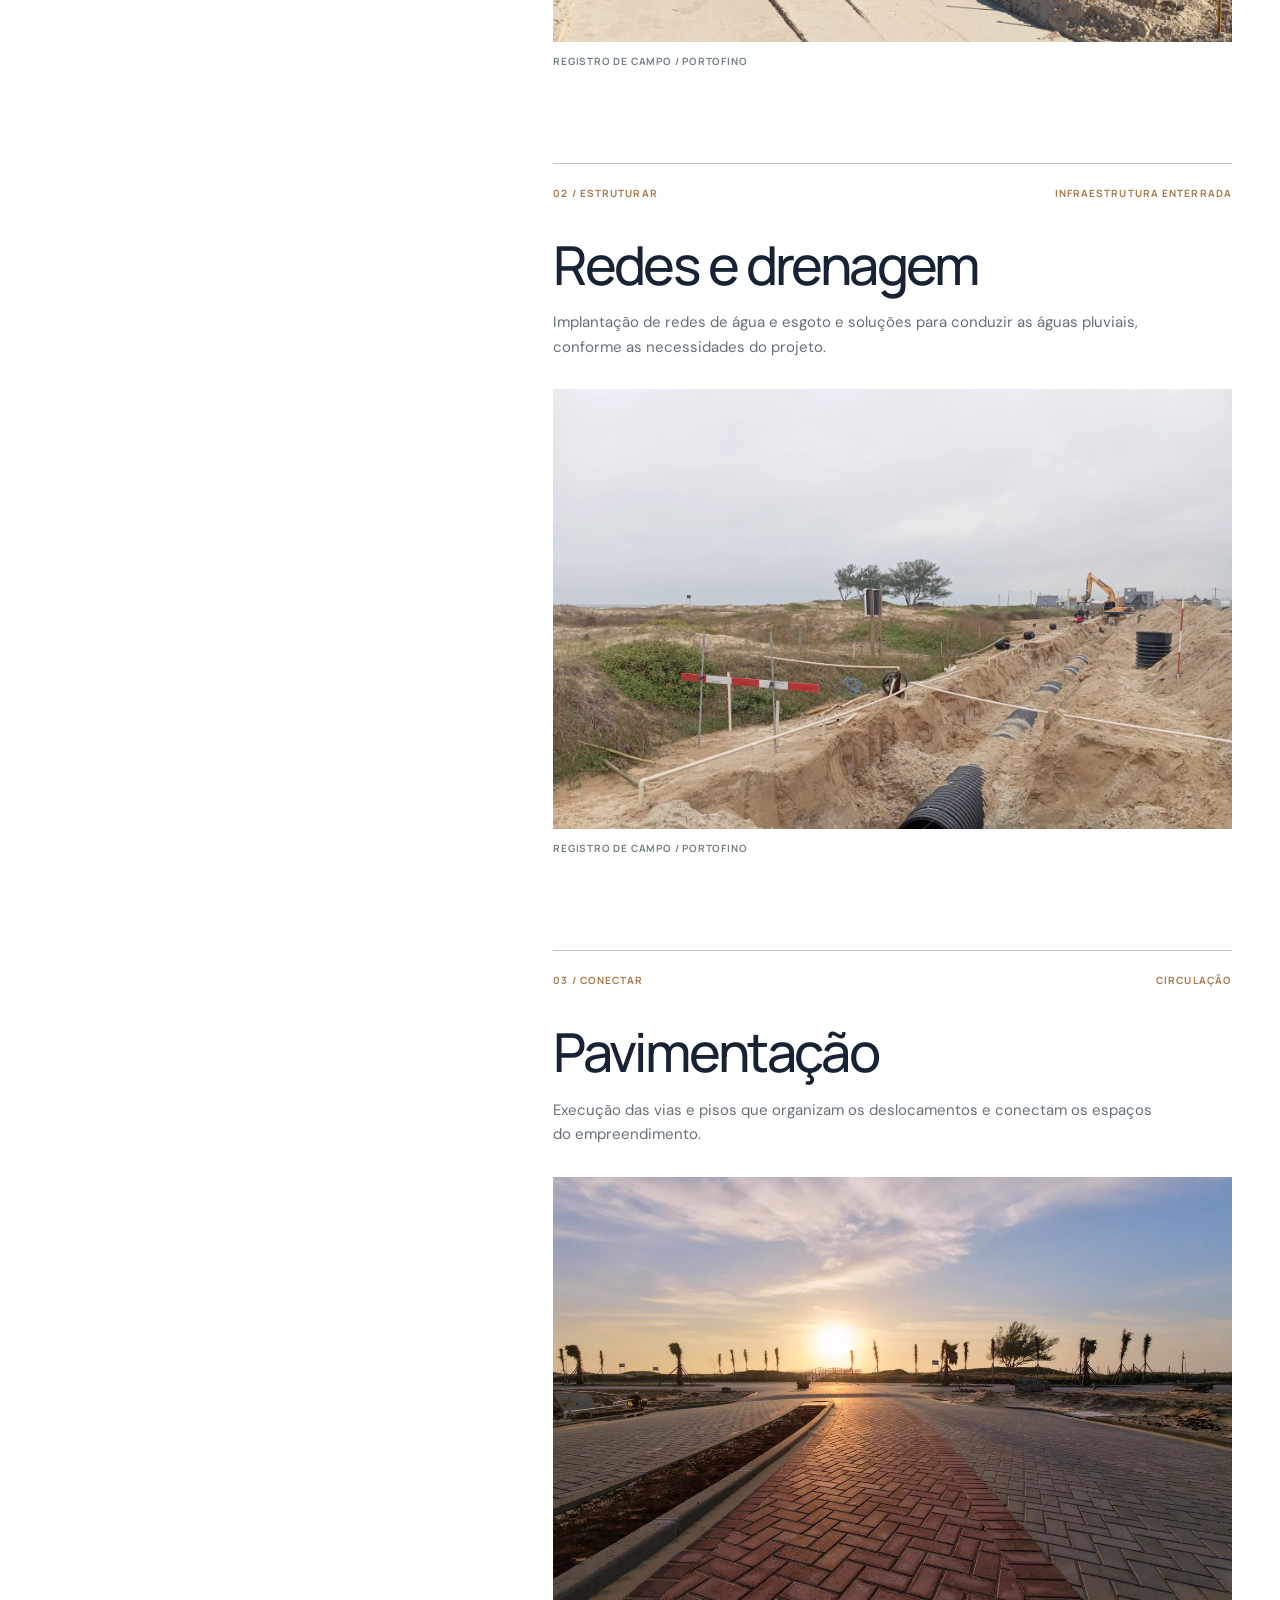
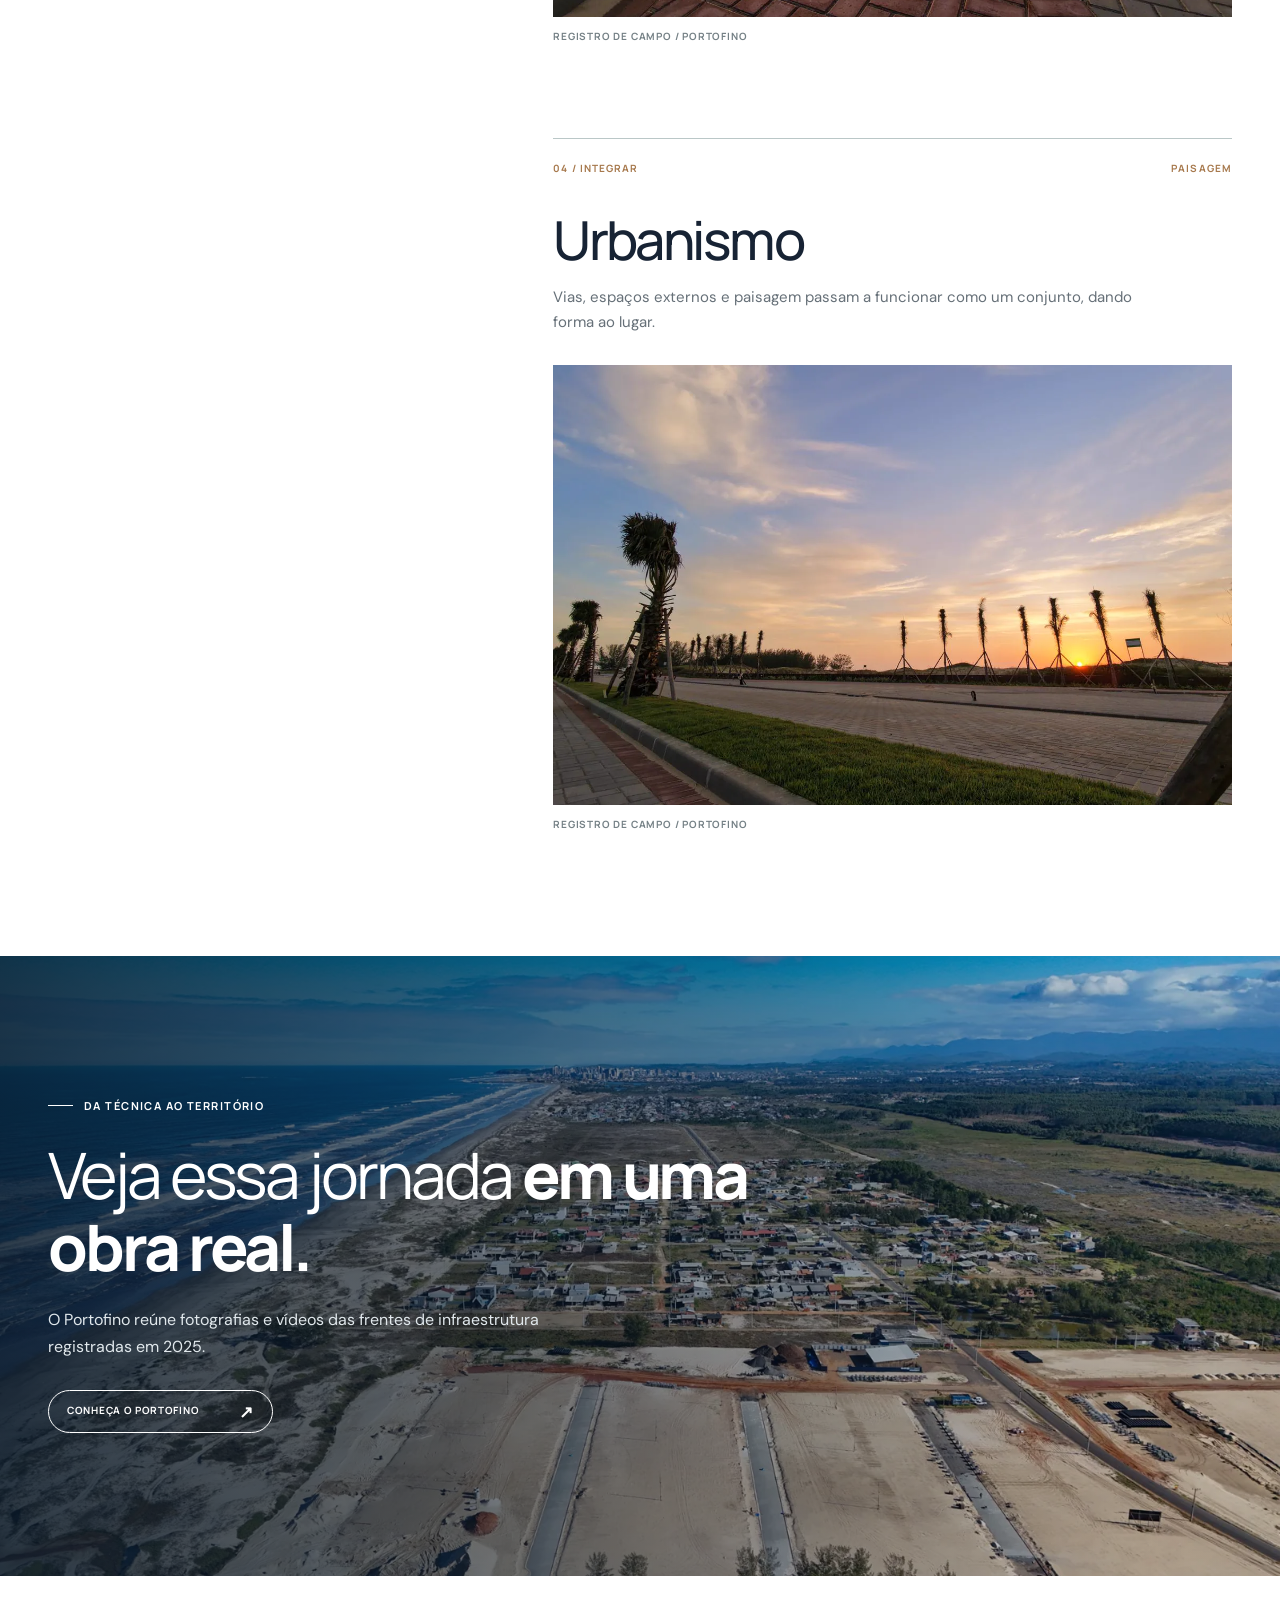
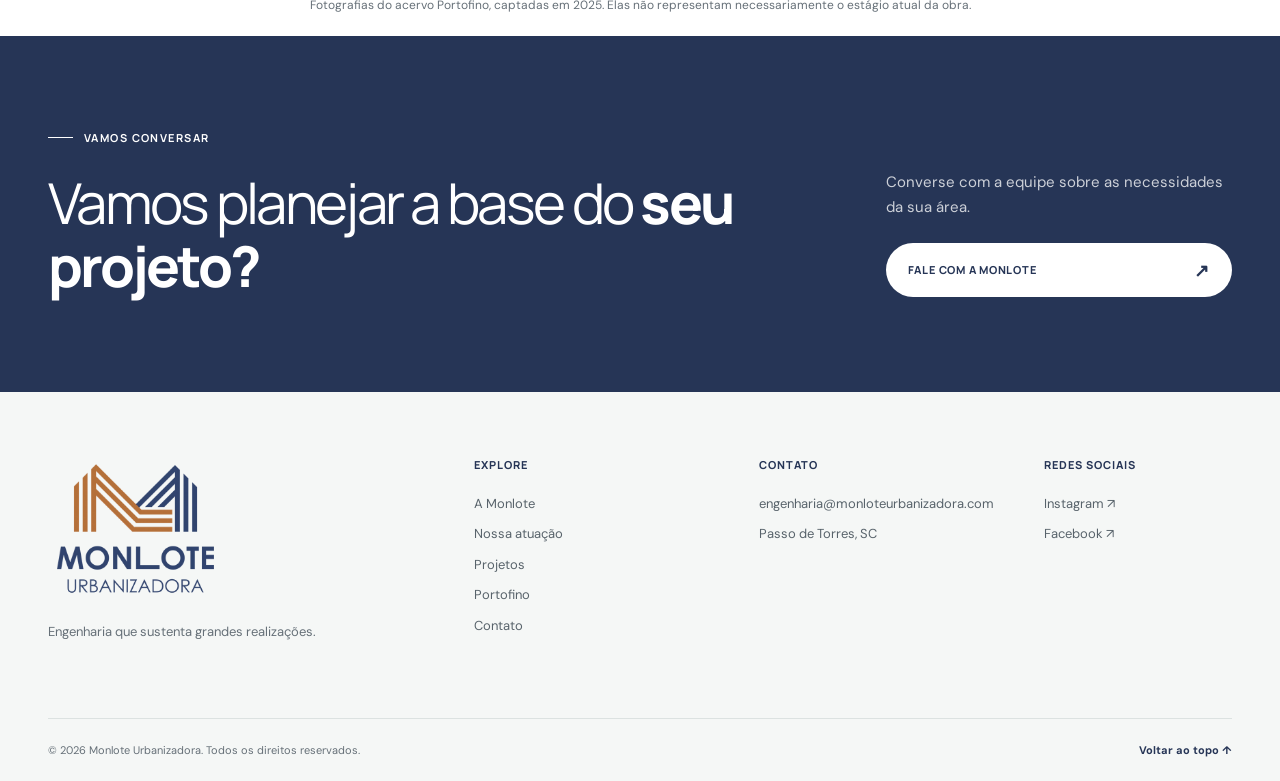
==== commit 07a16824: "Atualiza fotos reais do Portofino nas paginas institucionais" ====
--- a/atuacao.html
+++ b/atuacao.html
@@ -15,10 +15,10 @@
   <section class="work-flow" id="frentes" aria-labelledby="flow-title"><div class="content-shell work-flow-grid">
     <aside class="work-flow-side"><div><p class="kicker">As frentes da obra</p><h2 id="flow-title">O caminho da <strong>infraestrutura.</strong></h2><p>O acervo do Portofino mostra como diferentes trabalhos se conectam ao longo da implantação.</p><nav aria-label="Ir para uma etapa da atuação"><a href="#solo"><span>01</span> Solo</a><a href="#redes"><span>02</span> Redes</a><a href="#vias"><span>03</span> Vias</a><a href="#espaco"><span>04</span> Espaço</a></nav></div></aside>
     <div class="work-flow-sequence">
-      <article class="work-step reveal" id="solo"><div class="work-step-top"><span>01 / Preparar</span><span>Base</span></div><h3>Terraplenagem</h3><p>Movimentação de solo e conformação da área para receber as etapas seguintes da urbanização.</p><img src="assets/portofino-terraplenagem.webp" alt="Caminhão em área de terraplenagem do Portofino" loading="lazy"><small>Registro de campo / Portofino</small></article>
-      <article class="work-step reveal" id="redes"><div class="work-step-top"><span>02 / Estruturar</span><span>Infraestrutura enterrada</span></div><h3>Redes e drenagem</h3><p>Implantação de redes de água e esgoto e soluções para conduzir as águas pluviais, conforme as necessidades do projeto.</p><img src="assets/portofino-drenagem.webp" alt="Tubulação de drenagem instalada no Portofino" loading="lazy"><small>Registro de campo / Portofino</small></article>
-      <article class="work-step reveal" id="vias"><div class="work-step-top"><span>03 / Conectar</span><span>Circulação</span></div><h3>Pavimentação</h3><p>Execução das vias e pisos que organizam os deslocamentos e conectam os espaços do empreendimento.</p><img src="assets/portofino-pavimentacao.webp" alt="Equipe executando a pavimentação das vias do Portofino" loading="lazy"><small>Registro de campo / Portofino</small></article>
-      <article class="work-step reveal" id="espaco"><div class="work-step-top"><span>04 / Integrar</span><span>Paisagem</span></div><h3>Urbanismo</h3><p>Vias, espaços externos e paisagem passam a funcionar como um conjunto, dando forma ao lugar.</p><img src="assets/portofino-urbanismo.webp" alt="Via pavimentada e paisagismo no Portofino" loading="lazy"><small>Registro de campo / Portofino</small></article>
+      <article class="work-step reveal" id="solo"><div class="work-step-top"><span>01 / Preparar</span><span>Base</span></div><h3>Terraplenagem</h3><p>Movimentação de solo e conformação da área para receber as etapas seguintes da urbanização.</p><img src="assets/portofino-solo-campo.webp" alt="Máquinas preparando a base de uma via no Portofino" loading="lazy"><small>Registro de campo / Portofino</small></article>
+      <article class="work-step reveal" id="redes"><div class="work-step-top"><span>02 / Estruturar</span><span>Infraestrutura enterrada</span></div><h3>Redes e drenagem</h3><p>Implantação de redes de água e esgoto e soluções para conduzir as águas pluviais, conforme as necessidades do projeto.</p><img src="assets/portofino-redes-abertas.webp" alt="Tubulação de drenagem instalada no Portofino" loading="lazy"><small>Registro de campo / Portofino</small></article>
+      <article class="work-step reveal" id="vias"><div class="work-step-top"><span>03 / Conectar</span><span>Circulação</span></div><h3>Pavimentação</h3><p>Execução das vias e pisos que organizam os deslocamentos e conectam os espaços do empreendimento.</p><img src="assets/portofino-pavimento-entardecer.webp" alt="Via pavimentada no Portofino ao entardecer" loading="lazy"><small>Registro de campo / Portofino</small></article>
+      <article class="work-step reveal" id="espaco"><div class="work-step-top"><span>04 / Integrar</span><span>Paisagem</span></div><h3>Urbanismo</h3><p>Vias, espaços externos e paisagem passam a funcionar como um conjunto, dando forma ao lugar.</p><img src="assets/portofino-urbanismo-vias.webp" alt="Via pavimentada e paisagismo no Portofino" loading="lazy"><small>Registro de campo / Portofino</small></article>
     </div>
   </div></section>
   <section class="work-outro"><img src="assets/portofino-litoral.webp" alt="Portofino e litoral de Passo de Torres vistos do alto" loading="lazy"><div class="content-shell work-outro-inner"><p class="kicker kicker-light">Da técnica ao território</p><h2>Veja essa jornada <strong>em uma obra real.</strong></h2><p>O Portofino reúne fotografias e vídeos das frentes de infraestrutura registradas em 2025.</p><a href="portofino.html">Conheça o Portofino <span aria-hidden="true">↗</span></a></div></section>
--- a/styles.css
+++ b/styles.css
@@ -432,3 +432,6 @@
   .work-flow-grid{grid-template-columns:minmax(0,1fr)}
   .work-flow-side,.work-flow-sequence{min-width:0}
 }
+
+/* Enquadramento da foto vertical da rede de drenagem nos cards horizontais. */
+.project-stage-grid a:nth-child(2) img,.stage-card:nth-child(2) .stage-card-image img,.gallery-item[data-caption="Rede de drenagem"] img{object-position:center 68%}
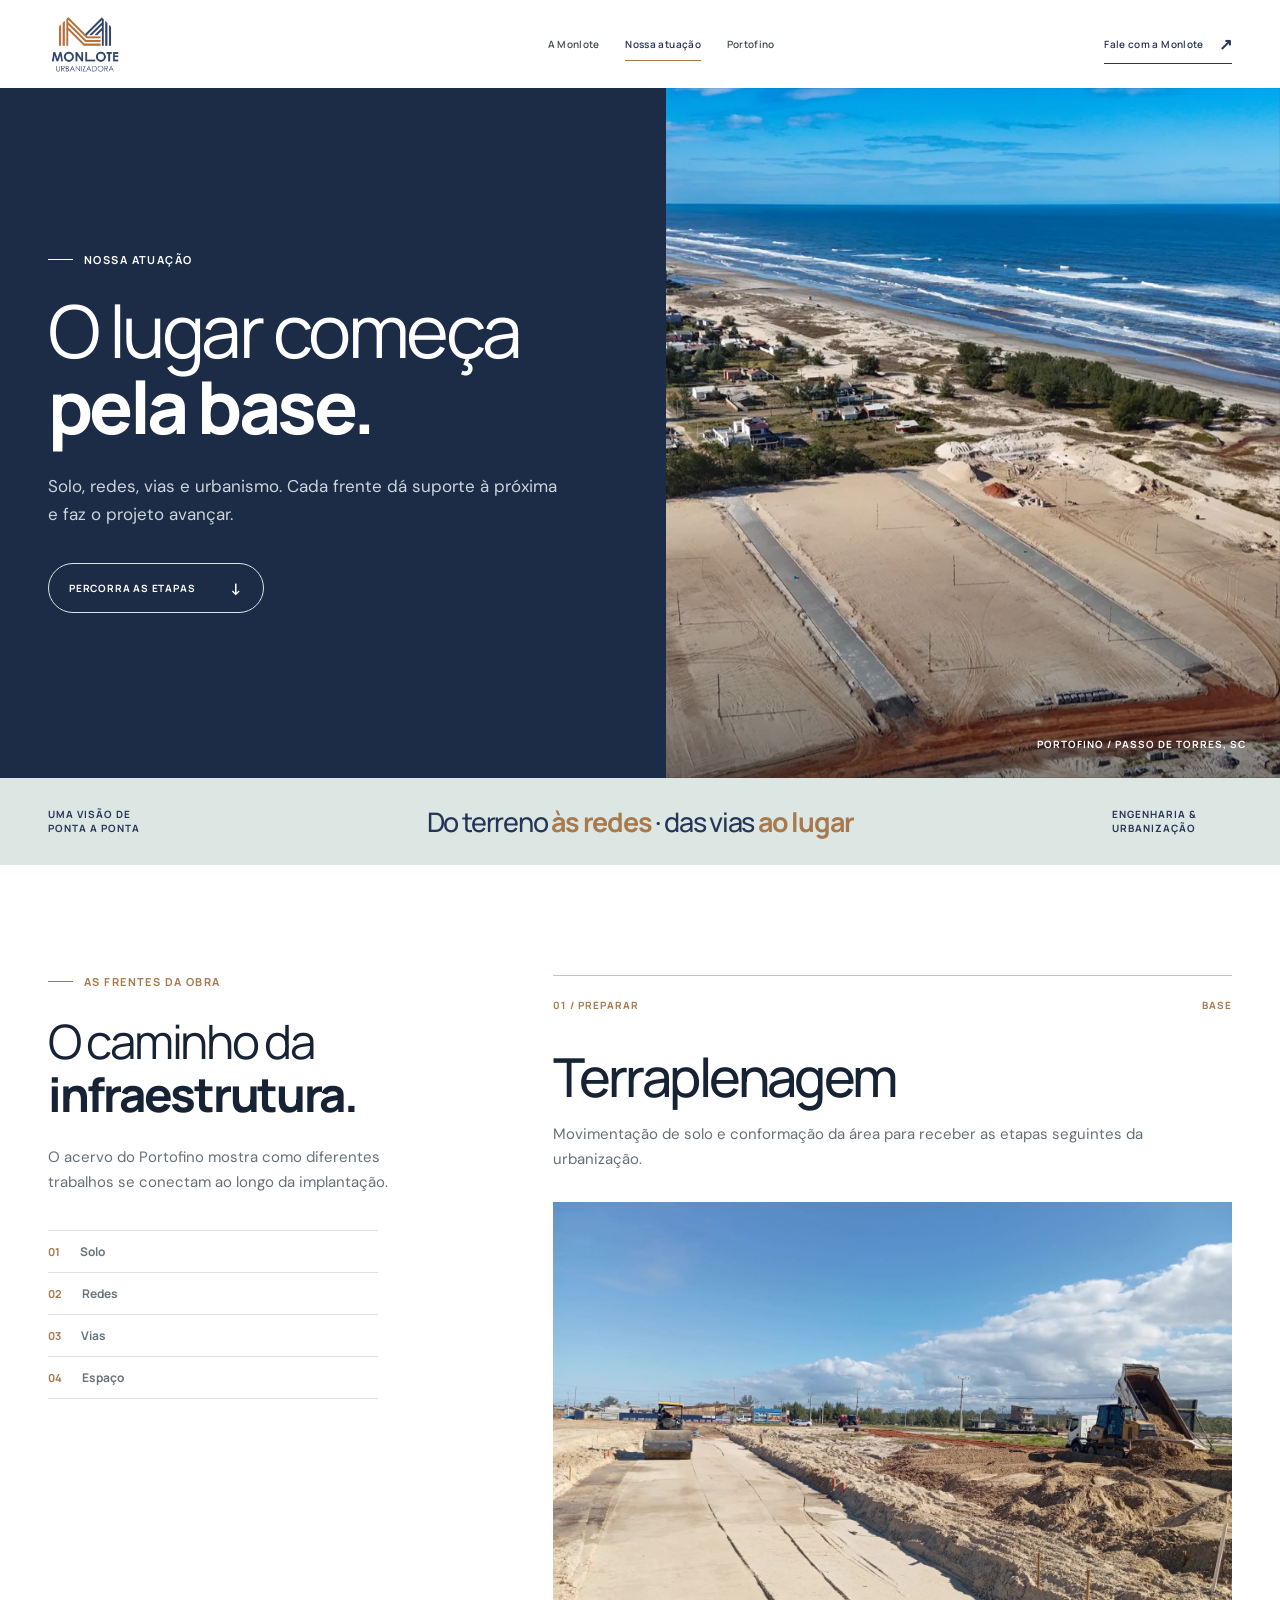
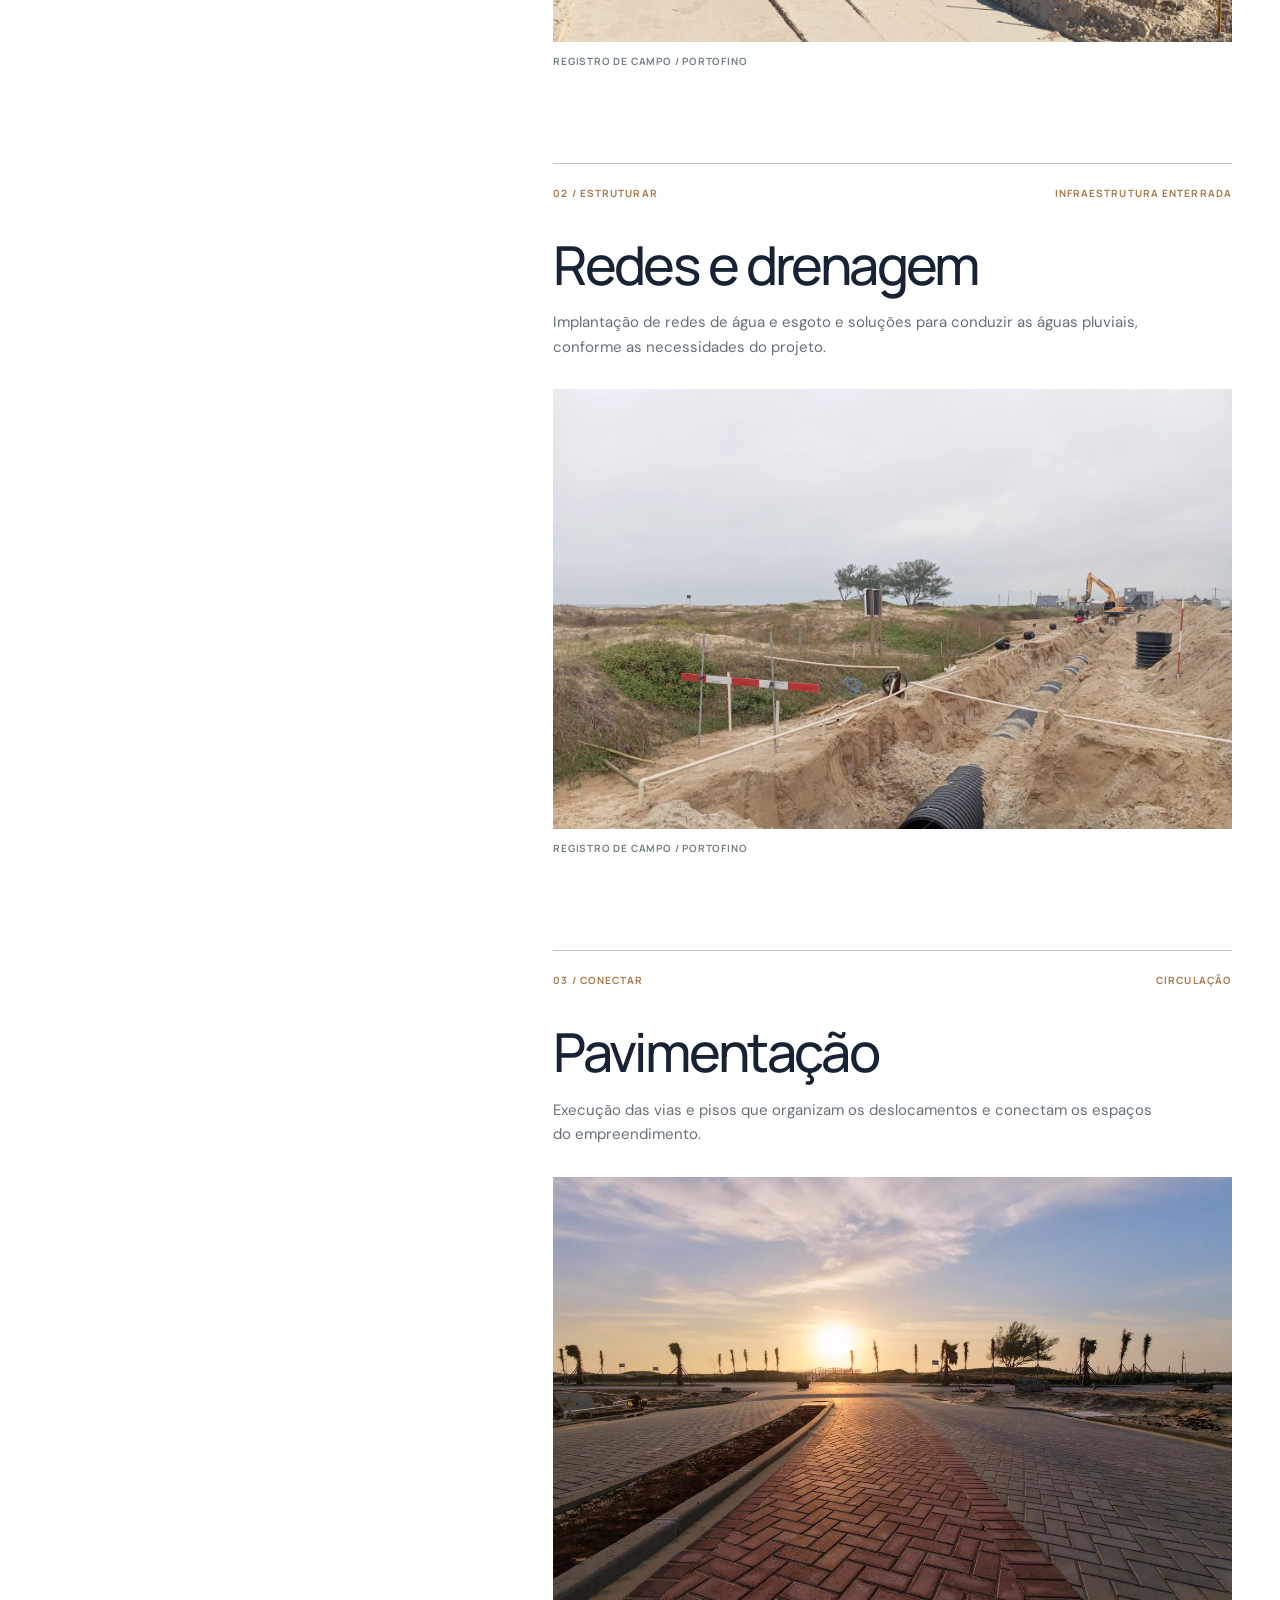
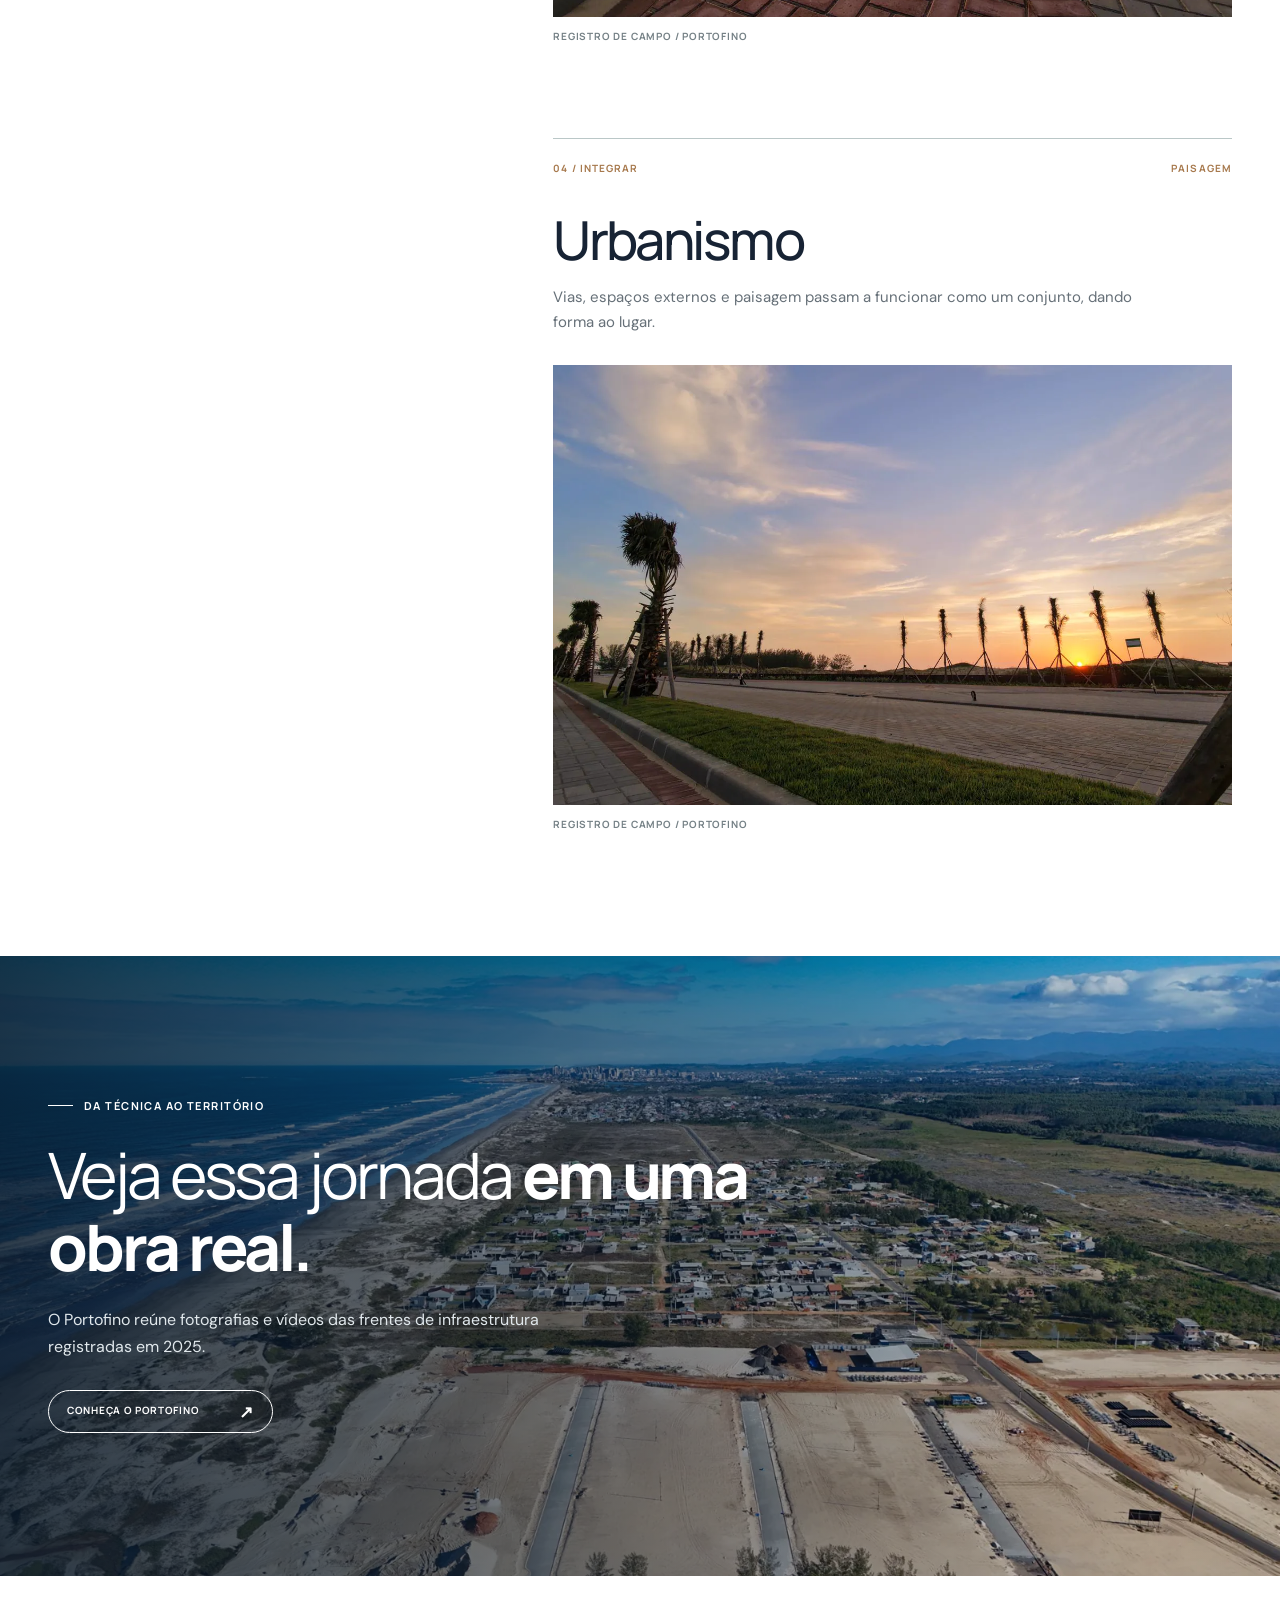
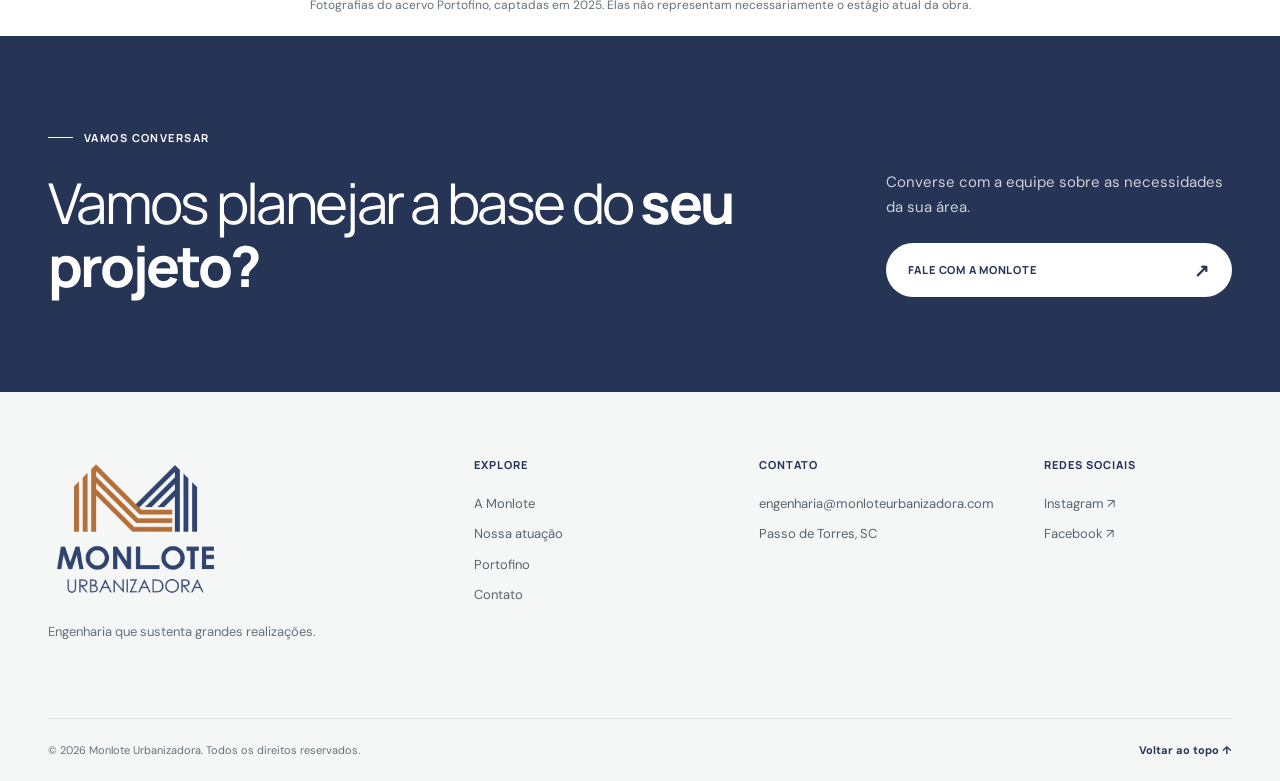
==== commit fe3a327d: "Atualiza estrutura e conteúdo do site Monlote" ====
--- a/atuacao.html
+++ b/atuacao.html
@@ -3,10 +3,10 @@
 <body><a class="skip-link" href="#conteudo">Pular para o conteúdo</a>
   <header class="site-header" id="topo"><div class="header-inner">
     <a class="brand" href="index.html" aria-label="Monlote Urbanizadora, início"><img src="assets/logo-monlote.webp" alt="Monlote Urbanizadora"></a>
-    <nav class="desktop-nav" aria-label="Navegação principal"><a href="empresa.html">A Monlote</a><a href="atuacao.html" aria-current="page">Nossa atuação</a><a href="projetos.html">Projetos</a><a href="portofino.html">Portofino</a></nav>
+    <nav class="desktop-nav" aria-label="Navegação principal"><a href="empresa.html">A Monlote</a><a href="atuacao.html" aria-current="page">Nossa atuação</a><a href="portofino.html">Portofino</a></nav>
     <a class="header-contact" href="contato.html">Fale com a Monlote <span aria-hidden="true">↗</span></a>
     <button class="menu-toggle" type="button" aria-expanded="false" aria-controls="mobile-nav" aria-label="Abrir menu"><span></span><span></span></button>
-  </div><nav class="mobile-nav" id="mobile-nav" aria-label="Navegação móvel"><a href="empresa.html">A Monlote</a><a href="atuacao.html" aria-current="page">Nossa atuação</a><a href="projetos.html">Projetos</a><a href="portofino.html">Portofino</a><a href="contato.html">Fale com a Monlote ↗</a></nav></header><main id="conteudo">
+  </div><nav class="mobile-nav" id="mobile-nav" aria-label="Navegação móvel"><a href="empresa.html">A Monlote</a><a href="atuacao.html" aria-current="page">Nossa atuação</a><a href="portofino.html">Portofino</a><a href="contato.html">Fale com a Monlote ↗</a></nav></header><main id="conteudo">
   <section class="work-hero" aria-labelledby="work-title">
     <div class="work-hero-copy"><div class="work-hero-copy-inner"><p class="kicker kicker-light">Nossa atuação</p><h1 id="work-title">O lugar começa <strong>pela base.</strong></h1><p>Solo, redes, vias e urbanismo. Cada frente dá suporte à próxima e faz o projeto avançar.</p><a href="#frentes">Percorra as etapas <span aria-hidden="true">↓</span></a></div></div>
     <div class="work-hero-visual"><img src="assets/portofino-implantacao.webp" alt="Vista aérea da implantação do Portofino junto ao litoral" fetchpriority="high"><span>Portofino / Passo de Torres, SC</span></div>
@@ -26,7 +26,7 @@
   <section class="final-cta"><div class="content-shell final-cta-grid"><div class="reveal"><p class="kicker kicker-light">Vamos conversar</p><h2>Vamos planejar a base do <strong>seu projeto?</strong></h2></div><div class="reveal"><p>Converse com a equipe sobre as necessidades da sua área.</p><a href="contato.html">Fale com a Monlote <span aria-hidden="true">↗</span></a></div></div></section>
 </main><footer class="site-footer"><div class="content-shell footer-grid">
   <div class="footer-brand"><a href="index.html" aria-label="Voltar ao início"><img src="assets/logo-monlote.webp" alt="Monlote Urbanizadora"></a><p>Engenharia que sustenta grandes realizações.</p></div>
-  <div class="footer-col"><strong>Explore</strong><a href="empresa.html">A Monlote</a><a href="atuacao.html">Nossa atuação</a><a href="projetos.html">Projetos</a><a href="portofino.html">Portofino</a><a href="contato.html">Contato</a></div>
+  <div class="footer-col"><strong>Explore</strong><a href="empresa.html">A Monlote</a><a href="atuacao.html">Nossa atuação</a><a href="portofino.html">Portofino</a><a href="contato.html">Contato</a></div>
   <div class="footer-col"><strong>Contato</strong><a href="mailto:engenharia@monloteurbanizadora.com">engenharia@monloteurbanizadora.com</a><span>Passo de Torres, SC</span></div>
   <div class="footer-col"><strong>Redes sociais</strong><a href="https://www.instagram.com/monloteurbanizadora/" target="_blank" rel="noopener noreferrer">Instagram ↗</a><a href="https://www.facebook.com/profile.php?id=61579857578178" target="_blank" rel="noopener noreferrer">Facebook ↗</a></div>
 </div><div class="content-shell footer-bottom"><span>© <span id="year"></span> Monlote Urbanizadora. Todos os direitos reservados.</span><a href="#topo">Voltar ao topo ↑</a></div></footer><script src="institucional.js"></script></body></html>
--- a/styles.css
+++ b/styles.css
@@ -41,11 +41,12 @@
 .hero-image,.hero-tint{position:absolute;inset:0;width:100%;height:100%}
 .hero-image{object-fit:cover;object-position:center 52%;animation:hero-drift 13s ease-out both}
 .hero-tint{background:linear-gradient(90deg,rgba(12,26,45,.81),rgba(14,31,52,.49) 55%,rgba(11,27,43,.73)),linear-gradient(0deg,rgba(9,25,36,.3),transparent 40%)}
-.hero-inner{width:min(calc(100% - 96px),var(--shell));height:100%;margin:auto;position:relative;display:grid;grid-template-columns:minmax(0,1fr) 200px;align-items:center;gap:50px;padding-bottom:90px}
+.hero-inner{width:min(calc(100% - 96px),var(--shell));height:100%;margin:auto;position:relative;display:flex;align-items:center}
 .hero-copy{max-width:820px;padding-top:20px}
 .hero .kicker{margin-bottom:22px}
 .hero h1{font-size:clamp(54px,6vw,98px);font-weight:500;line-height:1.08;max-width:860px}
-.hero-changing{display:block;color:#fff;font-weight:750;transition:opacity .35s,transform .35s}
+.hero-line{display:block}
+.hero-changing{display:inline-block;color:#fff;font-weight:750;transition:opacity .35s,transform .35s}
 .hero-changing.is-changing{opacity:0;transform:translateY(15px)}
 .hero-copy>p:last-child{max-width:510px;margin-top:28px;color:rgba(255,255,255,.87);font-size:17px}
 .hero-numbers{justify-self:end;align-self:center;width:175px;padding-top:40px}
@@ -178,6 +179,8 @@
 @media(max-width:900px){.content-shell,.header-inner,.hero-inner{width:min(calc(100% - 48px),var(--shell))}.desktop-nav,.header-contact{display:none}.header-inner{height:76px;justify-content:space-between}.brand{width:145px}.menu-toggle{display:flex;flex-direction:column;justify-content:center;align-items:center;gap:7px;width:44px;height:44px;border:1px solid var(--navy);background:#fff;position:relative;z-index:102}.menu-toggle span{width:20px;height:1px;background:var(--navy);transition:transform .3s}.menu-toggle[aria-expanded=true] span:first-child{transform:translateY(4px) rotate(45deg)}.menu-toggle[aria-expanded=true] span:last-child{transform:translateY(-4px) rotate(-45deg)}.mobile-nav{display:flex;position:absolute;top:76px;left:0;right:0;min-height:calc(100dvh - 76px);flex-direction:column;padding:35px 24px 60px;background:#fff;opacity:0;visibility:hidden;transform:translateY(-10px);transition:opacity .3s,transform .3s,visibility .3s}.mobile-nav.open{opacity:1;visibility:visible;transform:none}.mobile-nav a{border-bottom:1px solid var(--line);padding:14px 0;color:var(--navy);font:600 clamp(22px,4vw,33px) "Manrope",sans-serif}.hero{height:750px;min-height:0}.hero-inner{grid-template-columns:1fr 170px;gap:20px}.hero h1{font-size:clamp(53px,7vw,80px)}.story-slide{min-height:450px}.story-copy{padding:50px 35px 75px 24px}.story-visual{min-height:450px}.story-controls{left:24px}.about-grid{gap:7%}.stat{padding:0 16px}.stat-symbol{font-size:38px}.expertise-grid{grid-template-columns:1fr;gap:45px}.expertise-intro{max-width:650px}.expertise-panel{display:grid;grid-template-columns:.85fr 1.15fr}.expertise-photo{height:100%}.process-grid{gap:6%}.footer-grid{grid-template-columns:1.5fr 1fr 1fr;gap:30px}.footer-col:last-child{grid-column:2}}
 @media(max-width:700px){html{scroll-padding-top:70px}.content-shell,.header-inner,.hero-inner{width:calc(100% - 40px)}.section{padding:75px 0}.header-inner{height:70px}.mobile-nav{top:70px;min-height:calc(100dvh - 70px)}.hero{height:calc(100svh - 70px);min-height:610px;max-height:780px}.hero-image{object-position:58% center}.hero-tint{background:linear-gradient(90deg,rgba(13,27,46,.86),rgba(16,31,47,.58)),linear-gradient(0deg,rgba(12,26,42,.7),transparent 55%)}.hero-inner{display:block;padding-top:85px}.hero h1{font-size:clamp(46px,11vw,65px);max-width:620px}.hero-copy>p:last-child{font-size:15px;max-width:430px}.hero-numbers{display:flex;width:auto;gap:18px;padding-top:34px}.hero-numbers div{flex:1;text-align:left;padding:9px 0;border-bottom:0;border-top:1px solid rgba(255,255,255,.35)}.hero-numbers strong{font-size:28px}.hero-numbers small{font-size:10px;line-height:1.3}.hero-pill{bottom:65px;left:0;min-width:205px}.hero-scroll{bottom:27px;left:0;right:auto}.story-slide{display:flex;flex-direction:column-reverse}.story-visual{height:300px;min-height:0}.story-copy{padding:48px 20px 78px}.story-copy h2{font-size:36px}.story-copy>p:not(.kicker){margin:18px 0 23px}.story-controls{bottom:28px;left:20px}.about-section{padding:50px 0 75px}.stat-grid{gap:16px;padding-bottom:42px}.stat{display:block;padding:0 12px}.stat strong{font-size:30px}.stat-symbol{display:none}.stat>span:last-child{display:block;font-size:10px;line-height:1.3}.about-grid{grid-template-columns:1fr;gap:5px;padding-top:55px}.about-text{padding-top:13px}.section-head{align-items:start;gap:20px}.section-head>p{max-width:260px}.feature-title>span{display:none}.feature-image{height:350px}.feature-image>span{bottom:12px;right:12px;font-size:9px}.feature-bottom{font-size:11px}.path-grid{gap:15px}.path-image{height:260px}.path-content{padding:22px}.path-content h3{font-size:26px}.path-content p{font-size:13px}.contact-band{grid-template-columns:1fr}.contact-band-image{height:290px}.contact-band-copy{padding:55px 20px}.process-grid{grid-template-columns:1fr;gap:40px}.process-heading{position:static}.journal-grid{grid-template-columns:1fr 1fr;gap:30px 18px}.journal-card>div{height:190px}.journal-card h3{font-size:17px}.journal-card:last-child{grid-column:1/-1;max-width:calc(50% - 9px)}.final-cta-grid{grid-template-columns:1fr;gap:30px}.final-cta{padding:75px 0}.footer-grid{grid-template-columns:1fr 1fr}.footer-brand{grid-column:1/-1}.footer-col:last-child{grid-column:auto}}
 @media(max-width:500px){h2{font-size:36px}.hero h1{font-size:clamp(43px,11vw,55px)}.hero-inner{padding-top:63px}.hero-numbers{gap:9px}.hero-numbers strong{font-size:25px}.hero-numbers small{font-size:9px}.story-visual{height:235px}.stat-grid{grid-template-columns:1fr 1fr;row-gap:25px}.stat:nth-child(2){border:0}.stat:last-child{padding-left:0}.section-head{flex-wrap:wrap}.section-head>p{max-width:100%}.feature-title h3{font-size:32px}.feature-image{height:280px}.expertise-panel{display:block}.expertise-photo{height:230px}.expertise-item strong{font-size:18px}.path-grid{grid-template-columns:1fr;gap:24px}.path-image{height:270px}.contact-band-image{height:240px}.journal-grid{grid-template-columns:1fr}.journal-card:last-child{grid-column:auto;max-width:none}.journal-card>div{height:240px}.footer-grid{grid-template-columns:1fr 1fr;gap:30px 15px}.footer-col:nth-child(3){grid-column:1/-1}.footer-bottom{flex-direction:column;margin-top:50px}}
+@media(max-width:700px){.hero-inner{display:flex;padding-top:0}}
+@media(max-width:500px){.hero-inner{padding-top:0}}
 @media(prefers-reduced-motion:reduce){html{scroll-behavior:auto}*,*:before,*:after{animation-duration:.01ms!important;transition-duration:.01ms!important}.reveal{opacity:1;transform:none}}
 /* Portofino media and project page */
 .hero-video{position:absolute;inset:0;width:100%;height:100%;object-fit:cover;object-position:center 52%}
@@ -435,3 +438,93 @@
 
 /* Enquadramento da foto vertical da rede de drenagem nos cards horizontais. */
 .project-stage-grid a:nth-child(2) img,.stage-card:nth-child(2) .stage-card-image img,.gallery-item[data-caption="Rede de drenagem"] img{object-position:center 68%}
+.field-films{background:var(--mist)}
+.field-films-grid{display:grid;grid-template-columns:repeat(4,1fr);gap:18px;margin-top:42px}
+.field-film{min-width:0}
+.field-film-media{aspect-ratio:9/13;overflow:hidden;background:var(--navy-deep)}
+.field-film-media video{display:block;width:100%;height:100%;object-fit:cover}
+.field-film-meta{display:flex;justify-content:space-between;gap:10px;margin-top:14px;color:var(--navy);font:700 10px/1.3 "Manrope",sans-serif;letter-spacing:.08em;text-transform:uppercase}
+.field-film-meta span:last-child{color:var(--copper)}
+@media(max-width:900px){.field-films-grid{grid-template-columns:repeat(2,1fr);gap:28px 16px}}
+@media(max-width:520px){.field-films-grid{grid-template-columns:1fr 1fr}.field-film-meta{display:block;font-size:9px}.field-film-meta span{display:block}.field-film-meta span:last-child{margin-top:4px}}
+.about-grid-with-team{grid-template-columns:.82fr 1fr .86fr;gap:6%}
+.about-team-photo{position:relative;min-height:390px;overflow:hidden;background:#11131a;color:#fff}
+.about-team-photo img{display:block;width:100%;height:100%;min-height:390px;object-fit:cover;object-position:center 20%}
+.about-team-photo>div{position:absolute;inset:auto 18px 18px;display:flex;flex-direction:column;gap:6px;padding:18px;background:rgba(25,40,68,.86);backdrop-filter:blur(5px)}
+.about-team-photo span{font:700 10px "Manrope",sans-serif;letter-spacing:.12em;text-transform:uppercase;color:#d2b28e}
+.about-team-photo strong{font:600 18px/1.15 "Manrope",sans-serif}
+.field-showcase{display:grid;grid-template-columns:1.3fr .7fr;background:#192844;color:#fff;min-height:520px;margin-top:42px}
+.field-feature-media{position:relative;min-height:520px;background:#101a2b}
+.field-feature-media video{display:block;width:100%;height:100%;object-fit:cover}
+.field-feature-toggle{position:absolute;right:22px;bottom:22px;width:42px;height:42px;border:1px solid rgba(255,255,255,.75);border-radius:50%;background:rgba(25,40,68,.65);color:#fff}
+.field-feature-copy{display:flex;flex-direction:column;justify-content:center;padding:55px clamp(25px,4vw,62px)}
+.field-feature-copy .kicker{color:#d2b28e}
+.field-feature-copy h3{font:600 clamp(28px,3vw,45px)/1.08 "Manrope",sans-serif;letter-spacing:-.045em;margin-top:18px}
+.field-feature-copy>p:not(.kicker){color:rgba(255,255,255,.75);font-size:15px;line-height:1.65;margin-top:22px}
+.field-feature-controls{display:flex;gap:10px;margin-top:34px}
+.field-arrow{width:42px;height:42px;border:1px solid rgba(255,255,255,.45);border-radius:50%;background:transparent;color:#fff;font-size:20px}
+.field-arrow:hover,.field-feature-toggle:hover{background:#fff;color:var(--navy)}
+.field-film-picker{display:grid;grid-template-columns:repeat(4,1fr);gap:18px;margin-top:18px}
+.field-film-thumb{display:block;padding:0;border:0;background:transparent;color:var(--navy);text-align:left;cursor:pointer}
+.field-film-thumb img{display:block;width:100%;height:170px;object-fit:cover;filter:saturate(.72);transition:filter .25s,transform .25s}
+.field-film-thumb span{display:block;margin-top:11px;font:700 10px "Manrope",sans-serif;letter-spacing:.08em;text-transform:uppercase}
+.field-film-thumb:hover img,.field-film-thumb.is-active img{filter:none;transform:translateY(-3px)}
+.field-film-thumb.is-active span{color:var(--copper)}
+.inside-team{display:grid;grid-template-columns:1fr 1fr;min-height:540px;background:var(--navy);color:#fff}
+.inside-team-image{min-height:540px;background:#11131a}
+.inside-team-image img{display:block;width:100%;height:100%;object-fit:cover;object-position:center 18%}
+.inside-team-copy{display:flex;flex-direction:column;justify-content:center;padding:70px clamp(28px,7vw,110px)}
+.inside-team-copy h2{font-size:clamp(35px,4vw,58px);max-width:560px}
+.inside-team-copy>p:not(.kicker){max-width:460px;color:rgba(255,255,255,.72);font-size:15px;line-height:1.65;margin-top:24px}
+@media(max-width:900px){.about-grid-with-team{grid-template-columns:1fr 1.1fr;gap:7%}.about-team-photo{grid-column:1/-1;min-height:420px}.about-team-photo img{min-height:420px}.field-showcase{grid-template-columns:1fr}.field-feature-media{min-height:480px}.field-feature-copy{min-height:300px}.inside-team{grid-template-columns:1fr}.inside-team-image{min-height:520px}}
+@media(max-width:700px){.about-grid-with-team{grid-template-columns:1fr;gap:5px}.about-team-photo{grid-column:auto;min-height:430px;margin-top:30px}.about-team-photo img{min-height:430px}.field-showcase{margin-top:30px}.field-feature-media{min-height:380px}.field-feature-copy{padding:42px 25px}.field-film-picker{grid-template-columns:repeat(2,1fr);gap:25px 14px}.field-film-thumb img{height:150px}.inside-team-image{min-height:430px}.inside-team-copy{padding:60px 20px 70px}}
+
+.field-showcase{display:grid;grid-template-columns:minmax(0,1.15fr) minmax(380px,.85fr);background:var(--navy);color:#fff;min-height:620px;margin-top:42px}
+.field-feature-media{position:relative;min-height:620px;background:#101a2b}
+.field-feature-media video{display:block;width:100%;height:100%;object-fit:cover}
+.field-feature-side{display:flex;flex-direction:column;min-width:0}
+.field-stage-visual{position:relative;height:245px;overflow:hidden;background:#111a29}
+.field-stage-visual img{display:block;width:100%;height:100%;object-fit:cover;transition:opacity .25s}
+.field-stage-visual span{position:absolute;right:18px;bottom:16px;padding:9px 12px;background:#fff;color:var(--navy);font:700 10px "Manrope",sans-serif;letter-spacing:.08em}
+.field-feature-copy{padding:32px 42px 22px}
+.field-feature-copy .kicker{color:#d2b28e}
+.field-feature-copy h3{font:600 clamp(27px,2.5vw,42px)/1.08 "Manrope",sans-serif;letter-spacing:-.045em;margin-top:14px}
+.field-feature-copy>p:not(.kicker){color:rgba(255,255,255,.75);font-size:14px;line-height:1.6;margin-top:16px}
+.field-feature-toggle{position:absolute;right:22px;bottom:22px;width:42px;height:42px;border:1px solid rgba(255,255,255,.75);border-radius:50%;background:rgba(25,40,68,.65);color:#fff}
+.field-feature-toggle:hover{background:#fff;color:var(--navy)}
+.field-stage-list{margin:0 42px 32px;border-top:1px solid rgba(255,255,255,.2)}
+.field-stage{display:grid;grid-template-columns:34px 1fr 24px;align-items:center;gap:8px;width:100%;padding:14px 0;border:0;border-bottom:1px solid rgba(255,255,255,.2);background:transparent;color:rgba(255,255,255,.65);text-align:left;cursor:pointer}
+.field-stage span{font:700 10px "Manrope",sans-serif;color:#d2b28e}
+.field-stage strong{font:600 14px "Manrope",sans-serif}
+.field-stage i{font-style:normal;font-size:17px;text-align:right;opacity:.7}
+.field-stage:hover,.field-stage.is-active{color:#fff}
+.field-stage.is-active strong{color:#fff}
+.field-stage.is-active i{color:#d2b28e}
+@media(max-width:1050px){.field-showcase{grid-template-columns:minmax(0,1fr) minmax(320px,.85fr)}.field-feature-copy{padding-left:28px;padding-right:28px}.field-stage-list{margin-left:28px;margin-right:28px}}
+@media(max-width:900px){.field-showcase{grid-template-columns:1fr;min-height:0}.field-feature-media{min-height:480px}.field-stage-visual{height:300px}.field-feature-copy{padding:42px 25px 24px}.field-stage-list{margin:0 25px 30px}}
+@media(max-width:700px){.field-showcase{margin-top:30px}.field-feature-media{min-height:380px}.field-stage-visual{height:230px}.field-feature-copy{padding:34px 20px 22px}.field-stage-list{margin:0 20px 24px}}
+
+@media(min-width:901px){
+  .about-section{padding:108px 0 125px}
+  .about-grid-with-team{grid-template-columns:minmax(230px,.78fr) minmax(360px,1.12fr) minmax(300px,.9fr);align-items:stretch;gap:clamp(28px,4vw,64px);padding-top:58px}
+  .about-grid-with-team>div:first-child{padding-top:22px}
+  .about-grid-with-team h2{max-width:360px;font-size:clamp(42px,4.2vw,66px);line-height:1.03}
+  .about-grid-with-team .about-text{display:flex;flex-direction:column;justify-content:center;padding:28px 0 20px;max-width:500px}
+  .about-grid-with-team .about-text p{max-width:460px;font-size:15px;line-height:1.7}
+  .about-grid-with-team .about-text .outline-button{align-self:flex-start;margin-top:18px}
+  .about-team-photo{align-self:stretch;min-height:560px;max-height:620px}
+  .about-team-photo img{min-height:560px;object-position:center 16%}
+  .about-team-photo>div{inset:auto 20px 20px;padding:19px 20px}
+  .about-team-photo strong{font-size:19px;max-width:250px}
+}
+
+@media(min-width:901px){
+  .about-grid-with-team{grid-template-columns:minmax(280px,.82fr) minmax(0,1.18fr);grid-template-areas:"intro photo" "copy photo";align-items:stretch;column-gap:clamp(42px,6vw,96px);row-gap:22px;padding-top:58px}
+  .about-grid-with-team>div:first-child{grid-area:intro;padding:25px 0 0}
+  .about-grid-with-team .about-text{grid-area:copy;display:flex;flex-direction:column;justify-content:flex-start;padding:12px 0 36px;max-width:570px}
+  .about-grid-with-team .about-text p{max-width:540px;font-size:15px;line-height:1.72}
+  .about-grid-with-team .about-text .outline-button{align-self:flex-start;margin-top:16px}
+  .about-team-photo{grid-area:photo;align-self:stretch;min-height:650px;max-height:none}
+  .about-team-photo img{min-height:650px;object-position:center 15%}
+  .about-team-photo>div{inset:auto 22px 22px;padding:20px 22px}
+}
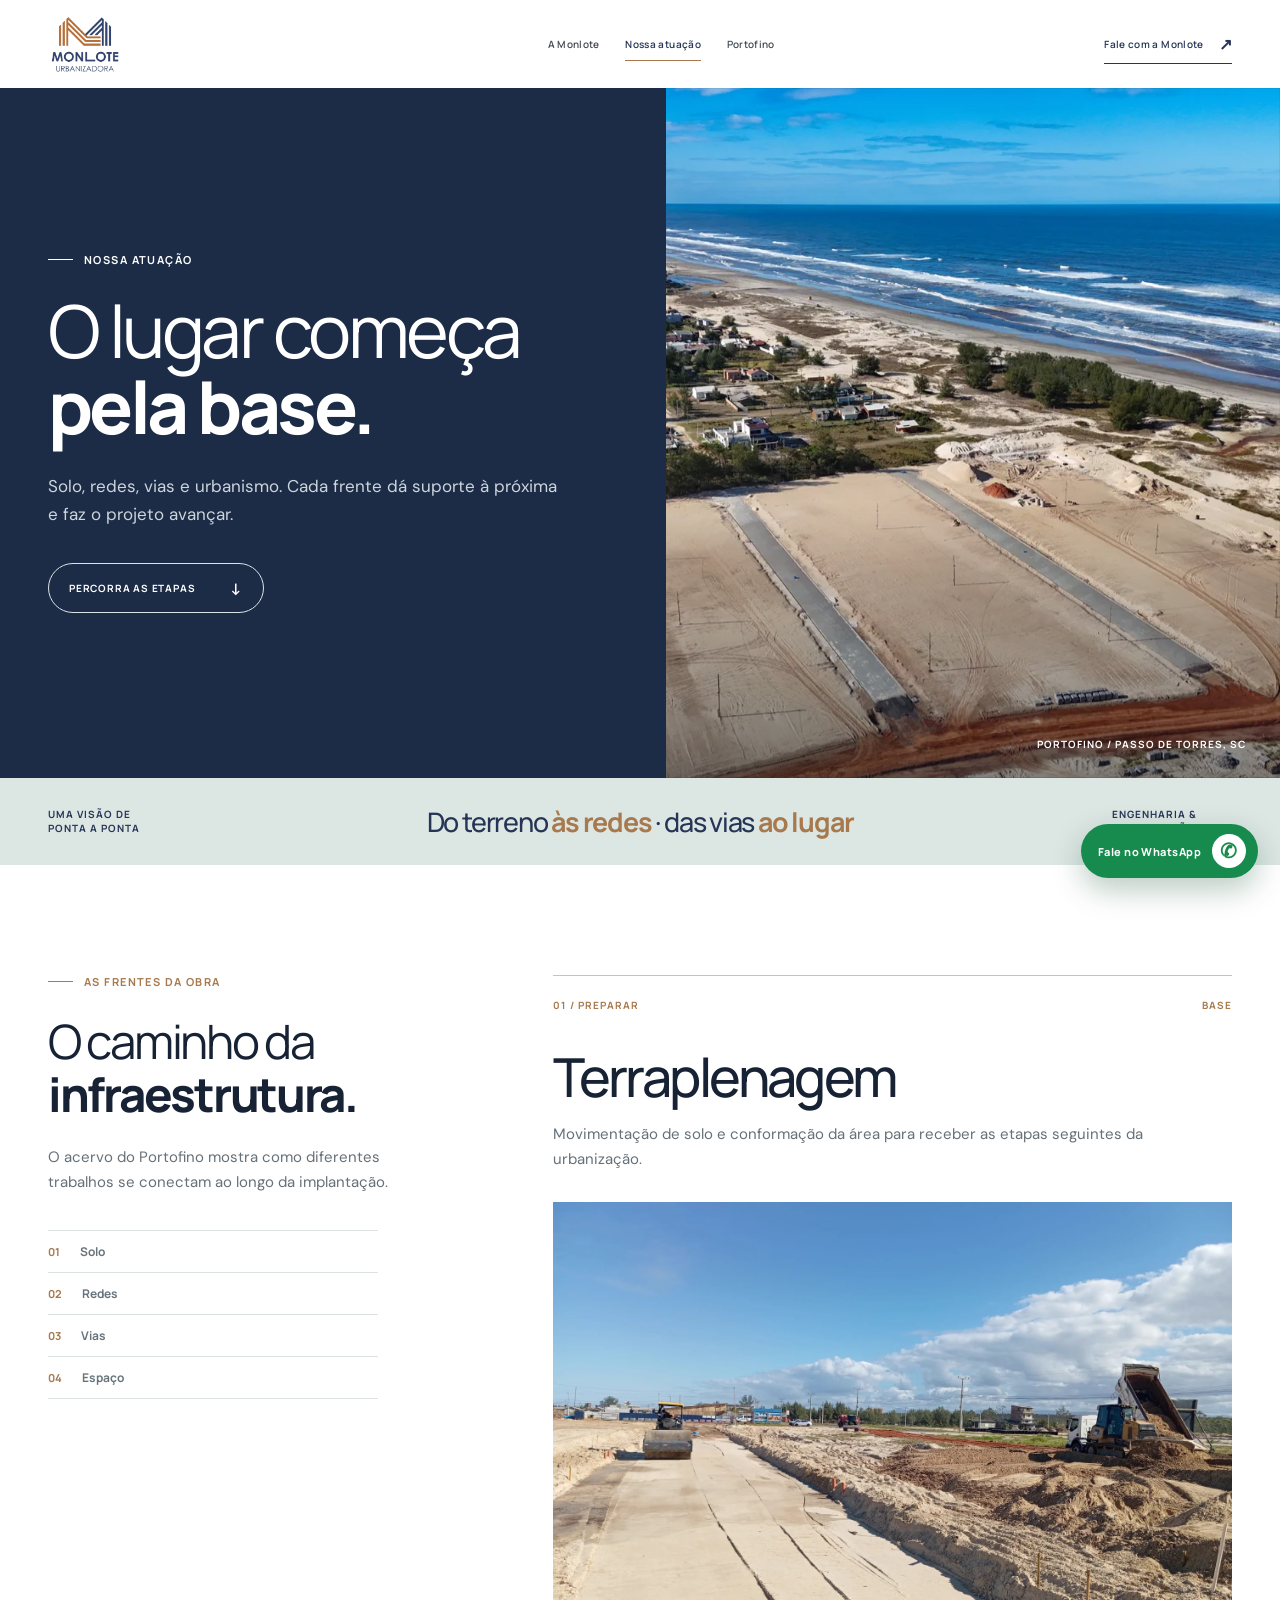
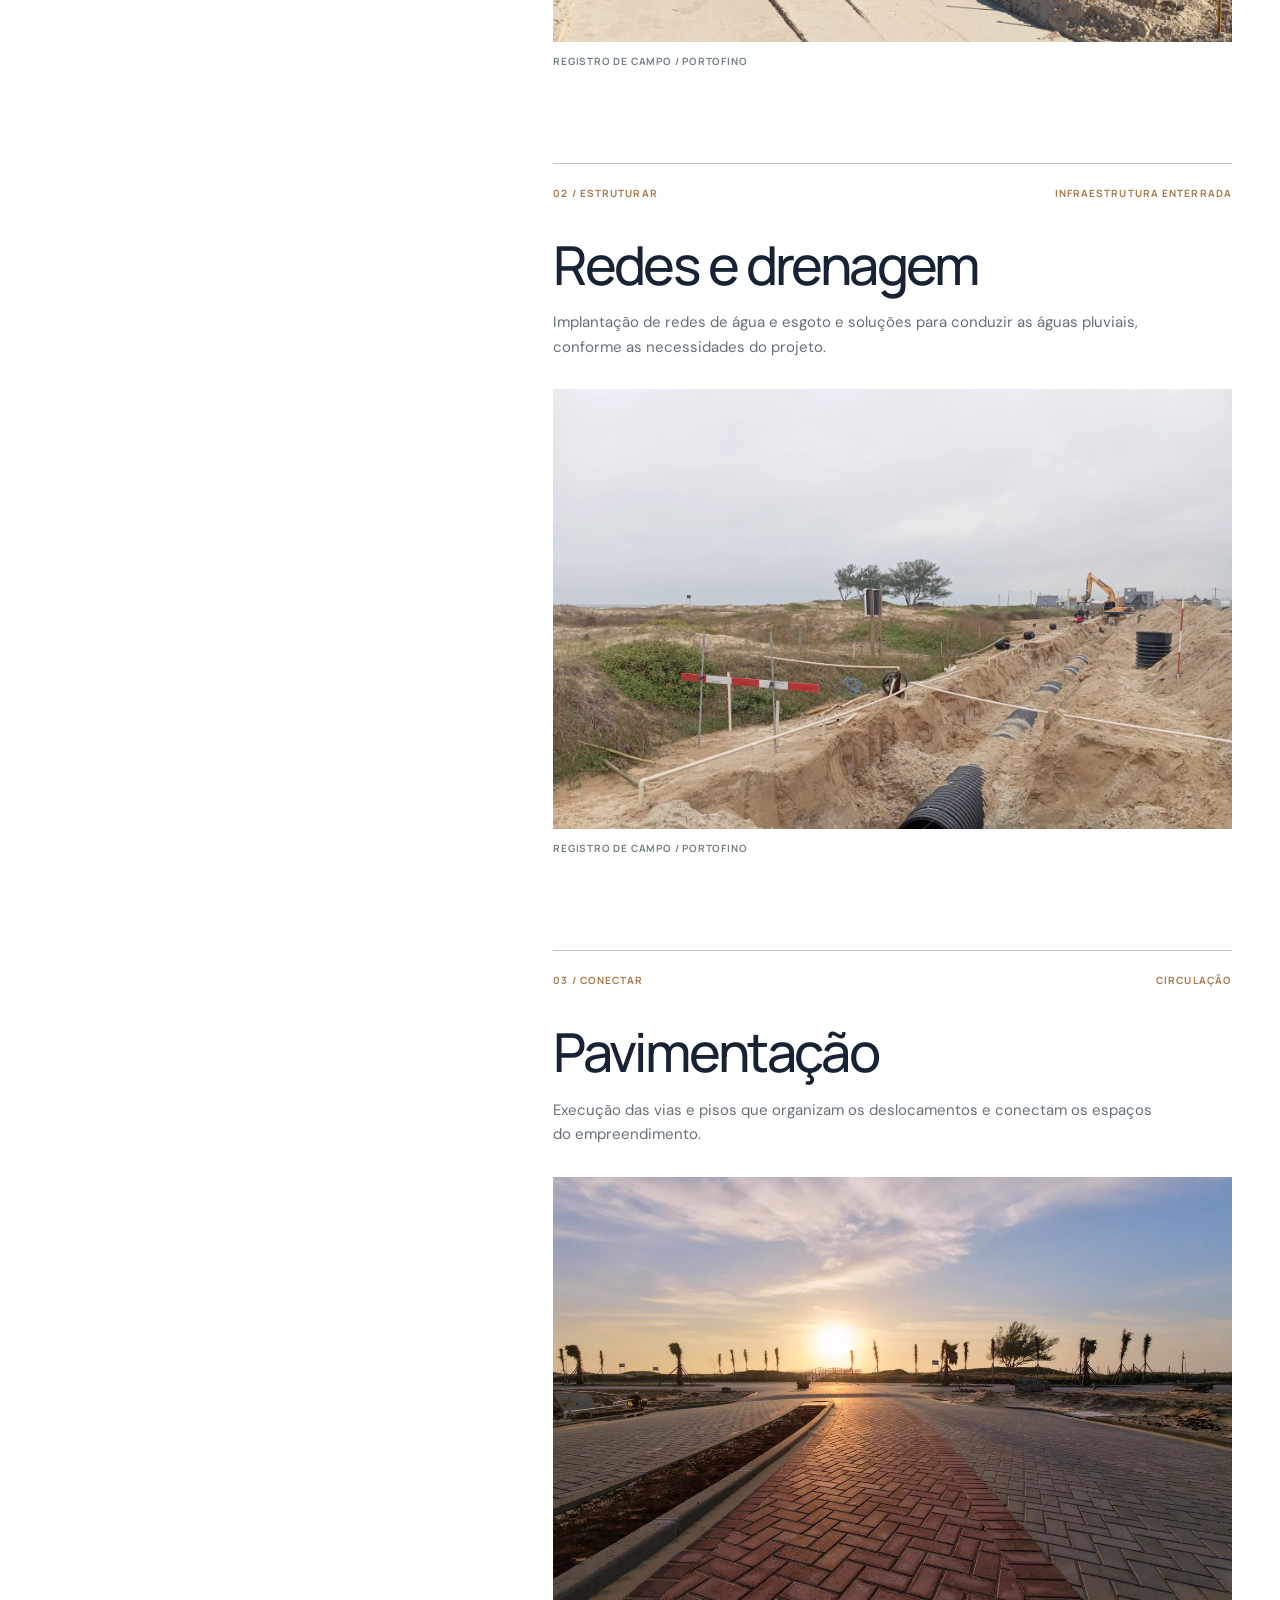
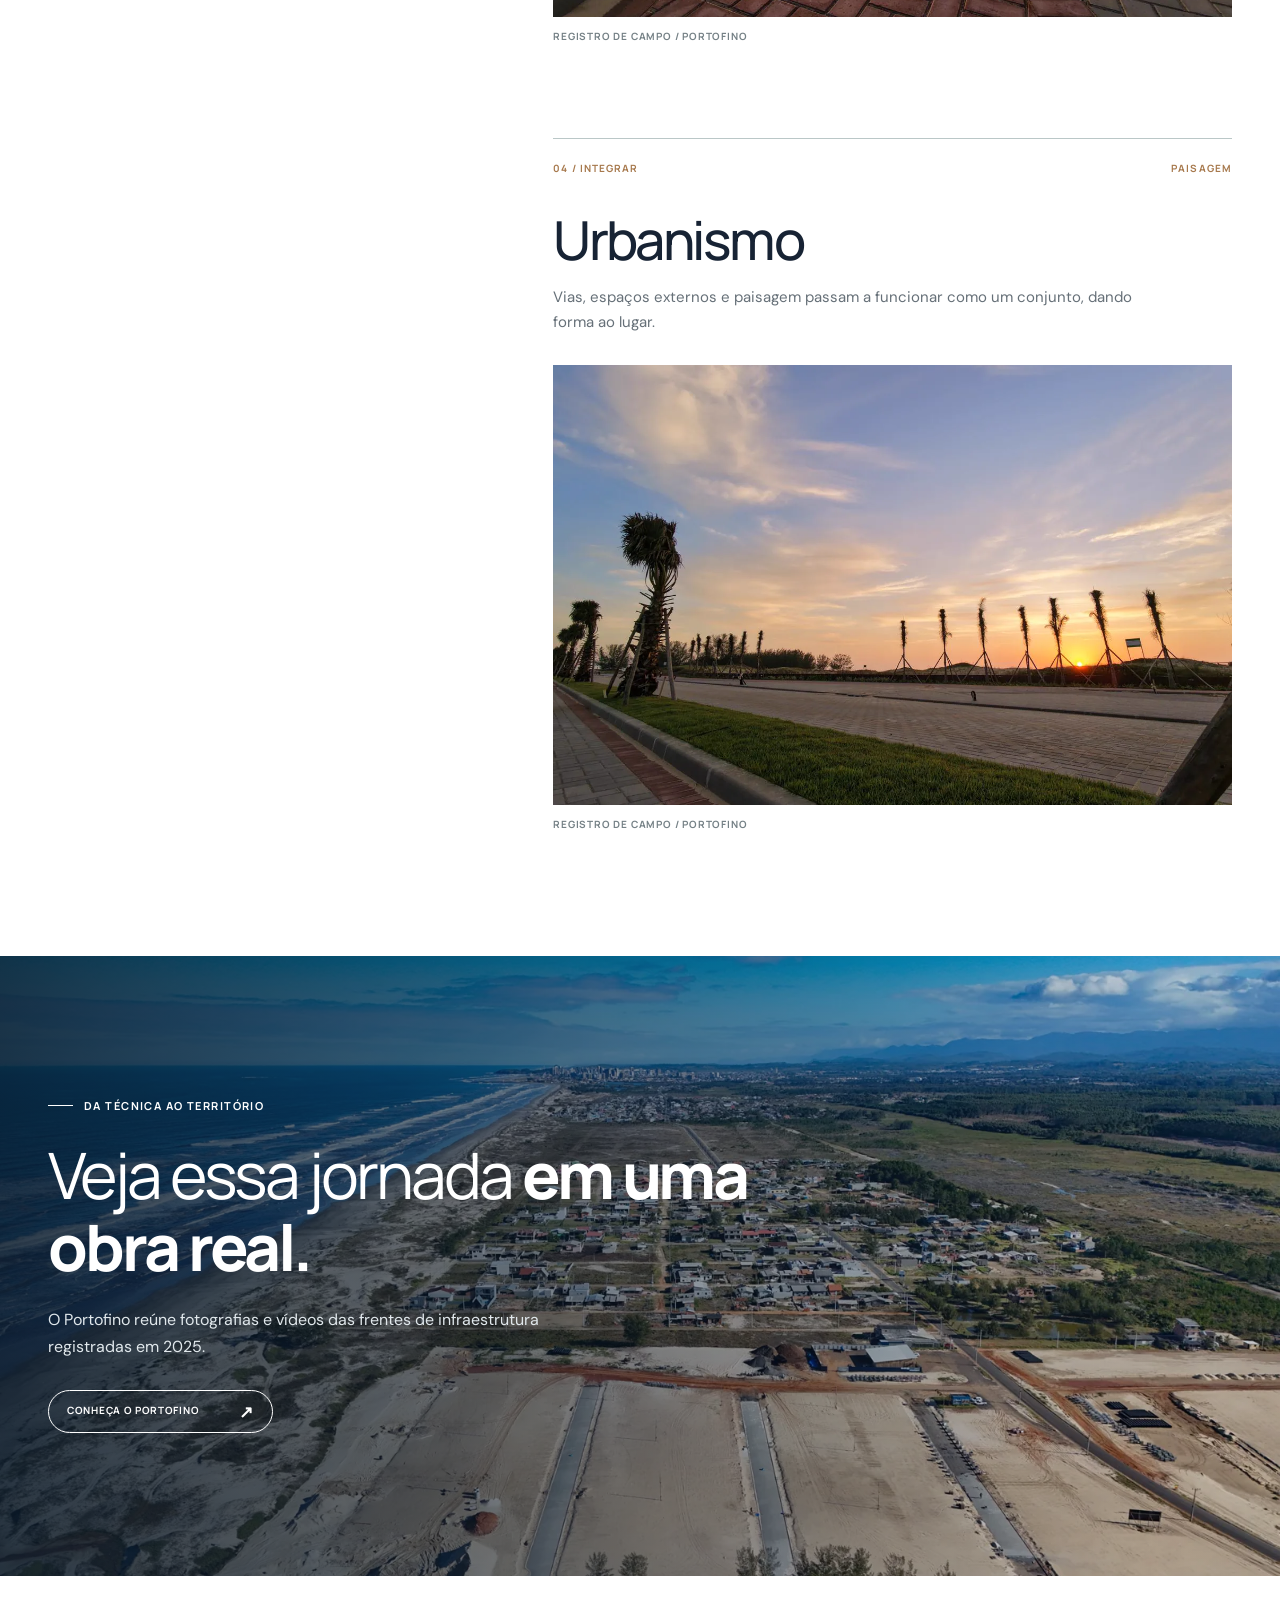
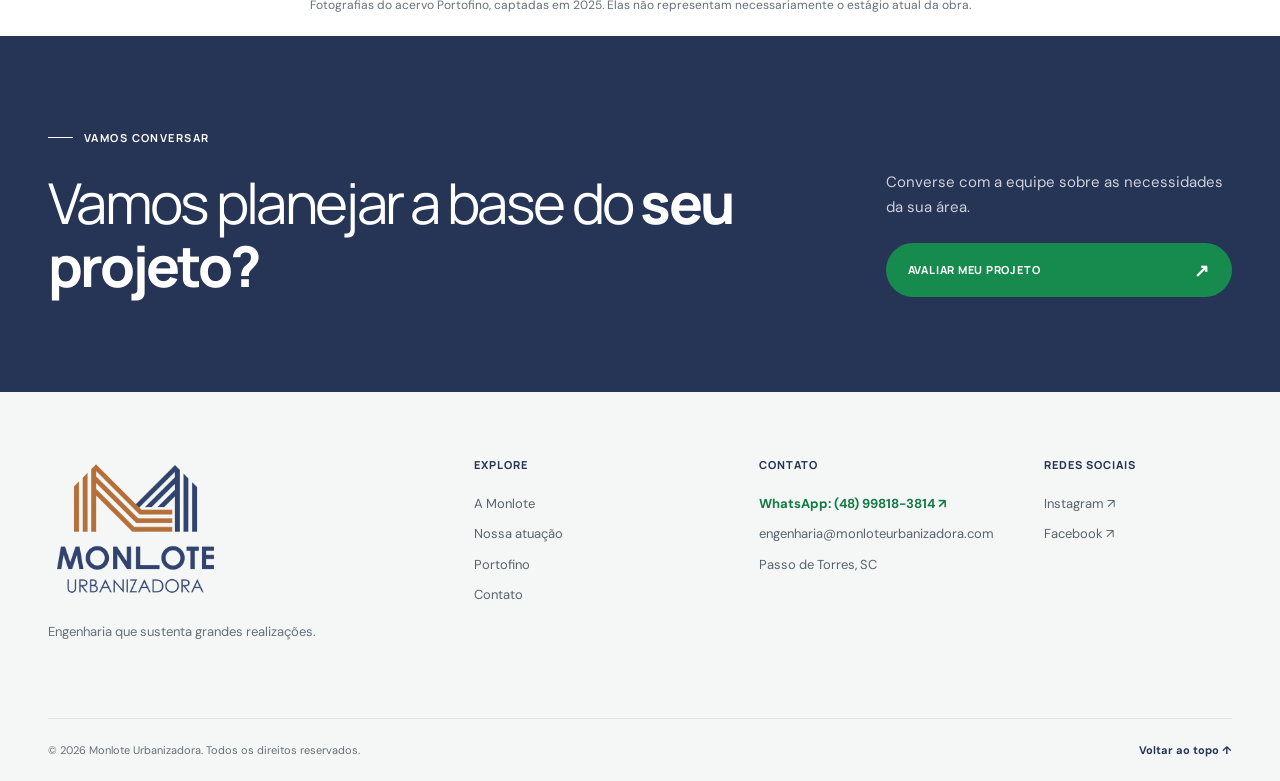
==== commit 2d0dc7ff: "Adiciona contato via WhatsApp e otimiza o site" ====
--- a/atuacao.html
+++ b/atuacao.html
@@ -23,10 +23,10 @@
   </div></section>
   <section class="work-outro"><img src="assets/portofino-litoral.webp" alt="Portofino e litoral de Passo de Torres vistos do alto" loading="lazy"><div class="content-shell work-outro-inner"><p class="kicker kicker-light">Da técnica ao território</p><h2>Veja essa jornada <strong>em uma obra real.</strong></h2><p>O Portofino reúne fotografias e vídeos das frentes de infraestrutura registradas em 2025.</p><a href="portofino.html">Conheça o Portofino <span aria-hidden="true">↗</span></a></div></section>
   <p class="work-photo-note">Fotografias do acervo Portofino, captadas em 2025. Elas não representam necessariamente o estágio atual da obra.</p>
-  <section class="final-cta"><div class="content-shell final-cta-grid"><div class="reveal"><p class="kicker kicker-light">Vamos conversar</p><h2>Vamos planejar a base do <strong>seu projeto?</strong></h2></div><div class="reveal"><p>Converse com a equipe sobre as necessidades da sua área.</p><a href="contato.html">Fale com a Monlote <span aria-hidden="true">↗</span></a></div></div></section>
+  <section class="final-cta"><div class="content-shell final-cta-grid"><div class="reveal"><p class="kicker kicker-light">Vamos conversar</p><h2>Vamos planejar a base do <strong>seu projeto?</strong></h2></div><div class="reveal"><p>Converse com a equipe sobre as necessidades da sua área.</p><a class="whatsapp-button" href="https://wa.me/5548998183814" data-whatsapp data-whatsapp-message="Olá! Gostaria de conversar sobre as necessidades de infraestrutura da minha área.">Avaliar meu projeto <span aria-hidden="true">↗</span></a></div></div></section>
 </main><footer class="site-footer"><div class="content-shell footer-grid">
   <div class="footer-brand"><a href="index.html" aria-label="Voltar ao início"><img src="assets/logo-monlote.webp" alt="Monlote Urbanizadora"></a><p>Engenharia que sustenta grandes realizações.</p></div>
   <div class="footer-col"><strong>Explore</strong><a href="empresa.html">A Monlote</a><a href="atuacao.html">Nossa atuação</a><a href="portofino.html">Portofino</a><a href="contato.html">Contato</a></div>
-  <div class="footer-col"><strong>Contato</strong><a href="mailto:engenharia@monloteurbanizadora.com">engenharia@monloteurbanizadora.com</a><span>Passo de Torres, SC</span></div>
+  <div class="footer-col"><strong>Contato</strong><a class="footer-whatsapp" href="https://wa.me/5548998183814" data-whatsapp>WhatsApp: (48) 99818-3814 ↗</a><a href="mailto:engenharia@monloteurbanizadora.com">engenharia@monloteurbanizadora.com</a><span>Passo de Torres, SC</span></div>
   <div class="footer-col"><strong>Redes sociais</strong><a href="https://www.instagram.com/monloteurbanizadora/" target="_blank" rel="noopener noreferrer">Instagram ↗</a><a href="https://www.facebook.com/profile.php?id=61579857578178" target="_blank" rel="noopener noreferrer">Facebook ↗</a></div>
-</div><div class="content-shell footer-bottom"><span>© <span id="year"></span> Monlote Urbanizadora. Todos os direitos reservados.</span><a href="#topo">Voltar ao topo ↑</a></div></footer><script src="institucional.js"></script></body></html>
+</div><div class="content-shell footer-bottom"><span>© <span id="year"></span> Monlote Urbanizadora. Todos os direitos reservados.</span><a href="#topo">Voltar ao topo ↑</a></div></footer><script src="script.js"></script></body></html>
--- a/styles.css
+++ b/styles.css
@@ -24,6 +24,8 @@
 .outline-button{display:inline-flex;gap:35px;justify-content:space-between;align-items:center;border:1px solid var(--navy);border-radius:50px;padding:13px 19px;min-width:184px;color:var(--navy);font:700 10px/1.3 "Manrope",sans-serif;letter-spacing:.09em;text-transform:uppercase;transition:background .3s,color .3s,transform .3s}
 .outline-button:hover{background:var(--navy);color:#fff;transform:translateY(-2px)}
 .outline-button span{font-size:17px;line-height:1}
+.outline-button.whatsapp-button{min-width:245px;border-color:#178b4d;background:#178b4d;color:#fff}
+.outline-button.whatsapp-button:hover{border-color:#116f3d;background:#116f3d}
 .site-header{position:sticky;top:0;z-index:100;background:#fff;box-shadow:0 1px 0 rgba(28,51,57,.06)}
 .header-inner{width:min(calc(100% - 96px),var(--shell));height:88px;margin:auto;display:flex;align-items:center;gap:42px}
 .brand{flex:none;width:170px}
@@ -66,6 +68,7 @@
 .story-copy h2{max-width:550px;text-transform:uppercase;font-size:clamp(34px,3.25vw,54px);font-weight:400}
 .story-copy>p:not(.kicker){max-width:470px;margin:25px 0 28px;color:var(--muted);font-size:15px}
 .story-visual{min-height:530px;overflow:hidden;background:#e3e9eb}
+.story-visual picture{display:block;width:100%;height:100%}
 .story-visual img{width:100%;height:100%;max-height:640px;object-fit:cover;transition:transform 1s}
 .story-slide:hover .story-visual img{transform:scale(1.035)}
 .story-controls{position:absolute;z-index:4;bottom:29px;left:max(48px,calc((100vw - var(--shell))/2));display:flex;gap:10px}
@@ -163,6 +166,8 @@
 .final-cta-grid>div:last-child a{display:flex;justify-content:space-between;align-items:center;background:#fff;color:var(--navy);border-radius:50px;padding:18px 22px;font:750 11px "Manrope",sans-serif;text-transform:uppercase;letter-spacing:.07em;margin-top:23px;transition:background .25s,color .25s}
 .final-cta-grid>div:last-child a:hover{background:var(--copper);color:#fff}
 .final-cta-grid>div:last-child a span{font-size:18px;line-height:1}
+.final-cta-grid>div:last-child a.whatsapp-button{background:#178b4d;color:#fff}
+.final-cta-grid>div:last-child a.whatsapp-button:hover{background:#116f3d}
 .site-footer{background:#f5f7f6;color:var(--navy);padding-top:65px}
 .footer-grid{display:grid;grid-template-columns:1.6fr 1fr 1fr .8fr;gap:50px}
 .footer-brand img{width:175px}
@@ -171,16 +176,22 @@
 .footer-col strong{font:750 11px "Manrope",sans-serif;text-transform:uppercase;letter-spacing:.09em;margin-bottom:12px}
 .footer-col a,.footer-col span{font-size:13px;color:#58636b}
 .footer-col a:hover{color:var(--copper)}
+.footer-col .footer-whatsapp{color:#137a44;font-weight:700}
 .footer-bottom{display:flex;justify-content:space-between;gap:25px;border-top:1px solid var(--line);margin-top:75px;padding:22px 0;font-size:11px;color:var(--muted)}
 .footer-bottom a{color:var(--navy);font-weight:700}
 .reveal{opacity:0;transform:translateY(24px);transition:opacity .75s ease,transform .75s ease}
 .reveal.visible{opacity:1;transform:none}
+.whatsapp-float{position:fixed;right:22px;bottom:22px;z-index:95;display:flex;align-items:center;gap:11px;border-radius:999px;padding:10px 12px 10px 17px;background:#178b4d;color:#fff;box-shadow:0 12px 30px rgba(13,72,42,.28);font:750 11px/1 "Manrope",sans-serif;letter-spacing:.04em;transition:transform .25s,background .25s,box-shadow .25s}
+.whatsapp-float:hover{background:#116f3d;transform:translateY(-3px);box-shadow:0 16px 34px rgba(13,72,42,.34)}
+.whatsapp-float-mark{display:grid;place-items:center;width:34px;height:34px;border-radius:50%;background:#fff;color:#178b4d;font-size:20px}
 @media(max-width:1120px){.header-inner{gap:25px}.brand{width:145px}.desktop-nav{gap:13px}.desktop-nav a,.header-contact{font-size:9px}.story-copy{padding-left:48px}.expertise-grid{gap:5%}}
 @media(max-width:900px){.content-shell,.header-inner,.hero-inner{width:min(calc(100% - 48px),var(--shell))}.desktop-nav,.header-contact{display:none}.header-inner{height:76px;justify-content:space-between}.brand{width:145px}.menu-toggle{display:flex;flex-direction:column;justify-content:center;align-items:center;gap:7px;width:44px;height:44px;border:1px solid var(--navy);background:#fff;position:relative;z-index:102}.menu-toggle span{width:20px;height:1px;background:var(--navy);transition:transform .3s}.menu-toggle[aria-expanded=true] span:first-child{transform:translateY(4px) rotate(45deg)}.menu-toggle[aria-expanded=true] span:last-child{transform:translateY(-4px) rotate(-45deg)}.mobile-nav{display:flex;position:absolute;top:76px;left:0;right:0;min-height:calc(100dvh - 76px);flex-direction:column;padding:35px 24px 60px;background:#fff;opacity:0;visibility:hidden;transform:translateY(-10px);transition:opacity .3s,transform .3s,visibility .3s}.mobile-nav.open{opacity:1;visibility:visible;transform:none}.mobile-nav a{border-bottom:1px solid var(--line);padding:14px 0;color:var(--navy);font:600 clamp(22px,4vw,33px) "Manrope",sans-serif}.hero{height:750px;min-height:0}.hero-inner{grid-template-columns:1fr 170px;gap:20px}.hero h1{font-size:clamp(53px,7vw,80px)}.story-slide{min-height:450px}.story-copy{padding:50px 35px 75px 24px}.story-visual{min-height:450px}.story-controls{left:24px}.about-grid{gap:7%}.stat{padding:0 16px}.stat-symbol{font-size:38px}.expertise-grid{grid-template-columns:1fr;gap:45px}.expertise-intro{max-width:650px}.expertise-panel{display:grid;grid-template-columns:.85fr 1.15fr}.expertise-photo{height:100%}.process-grid{gap:6%}.footer-grid{grid-template-columns:1.5fr 1fr 1fr;gap:30px}.footer-col:last-child{grid-column:2}}
 @media(max-width:700px){html{scroll-padding-top:70px}.content-shell,.header-inner,.hero-inner{width:calc(100% - 40px)}.section{padding:75px 0}.header-inner{height:70px}.mobile-nav{top:70px;min-height:calc(100dvh - 70px)}.hero{height:calc(100svh - 70px);min-height:610px;max-height:780px}.hero-image{object-position:58% center}.hero-tint{background:linear-gradient(90deg,rgba(13,27,46,.86),rgba(16,31,47,.58)),linear-gradient(0deg,rgba(12,26,42,.7),transparent 55%)}.hero-inner{display:block;padding-top:85px}.hero h1{font-size:clamp(46px,11vw,65px);max-width:620px}.hero-copy>p:last-child{font-size:15px;max-width:430px}.hero-numbers{display:flex;width:auto;gap:18px;padding-top:34px}.hero-numbers div{flex:1;text-align:left;padding:9px 0;border-bottom:0;border-top:1px solid rgba(255,255,255,.35)}.hero-numbers strong{font-size:28px}.hero-numbers small{font-size:10px;line-height:1.3}.hero-pill{bottom:65px;left:0;min-width:205px}.hero-scroll{bottom:27px;left:0;right:auto}.story-slide{display:flex;flex-direction:column-reverse}.story-visual{height:300px;min-height:0}.story-copy{padding:48px 20px 78px}.story-copy h2{font-size:36px}.story-copy>p:not(.kicker){margin:18px 0 23px}.story-controls{bottom:28px;left:20px}.about-section{padding:50px 0 75px}.stat-grid{gap:16px;padding-bottom:42px}.stat{display:block;padding:0 12px}.stat strong{font-size:30px}.stat-symbol{display:none}.stat>span:last-child{display:block;font-size:10px;line-height:1.3}.about-grid{grid-template-columns:1fr;gap:5px;padding-top:55px}.about-text{padding-top:13px}.section-head{align-items:start;gap:20px}.section-head>p{max-width:260px}.feature-title>span{display:none}.feature-image{height:350px}.feature-image>span{bottom:12px;right:12px;font-size:9px}.feature-bottom{font-size:11px}.path-grid{gap:15px}.path-image{height:260px}.path-content{padding:22px}.path-content h3{font-size:26px}.path-content p{font-size:13px}.contact-band{grid-template-columns:1fr}.contact-band-image{height:290px}.contact-band-copy{padding:55px 20px}.process-grid{grid-template-columns:1fr;gap:40px}.process-heading{position:static}.journal-grid{grid-template-columns:1fr 1fr;gap:30px 18px}.journal-card>div{height:190px}.journal-card h3{font-size:17px}.journal-card:last-child{grid-column:1/-1;max-width:calc(50% - 9px)}.final-cta-grid{grid-template-columns:1fr;gap:30px}.final-cta{padding:75px 0}.footer-grid{grid-template-columns:1fr 1fr}.footer-brand{grid-column:1/-1}.footer-col:last-child{grid-column:auto}}
 @media(max-width:500px){h2{font-size:36px}.hero h1{font-size:clamp(43px,11vw,55px)}.hero-inner{padding-top:63px}.hero-numbers{gap:9px}.hero-numbers strong{font-size:25px}.hero-numbers small{font-size:9px}.story-visual{height:235px}.stat-grid{grid-template-columns:1fr 1fr;row-gap:25px}.stat:nth-child(2){border:0}.stat:last-child{padding-left:0}.section-head{flex-wrap:wrap}.section-head>p{max-width:100%}.feature-title h3{font-size:32px}.feature-image{height:280px}.expertise-panel{display:block}.expertise-photo{height:230px}.expertise-item strong{font-size:18px}.path-grid{grid-template-columns:1fr;gap:24px}.path-image{height:270px}.contact-band-image{height:240px}.journal-grid{grid-template-columns:1fr}.journal-card:last-child{grid-column:auto;max-width:none}.journal-card>div{height:240px}.footer-grid{grid-template-columns:1fr 1fr;gap:30px 15px}.footer-col:nth-child(3){grid-column:1/-1}.footer-bottom{flex-direction:column;margin-top:50px}}
 @media(max-width:700px){.hero-inner{display:flex;padding-top:0}}
 @media(max-width:500px){.hero-inner{padding-top:0}}
+@media(max-width:700px){.hero{height:650px;min-height:650px;max-height:none}.hero-image{object-fit:cover;object-position:center;animation:none}.hero-tint{background:linear-gradient(180deg,rgba(12,26,45,.1) 0%,rgba(12,26,45,.22) 30%,rgba(9,25,42,.8) 58%,var(--navy-deep) 100%)}.hero-inner{align-items:flex-end;padding-bottom:40px}.hero-copy{padding-top:0}.story-visual{height:auto;min-height:0;aspect-ratio:auto;overflow:visible}.story-visual img{display:block;height:auto;max-height:none;object-fit:contain}.story-slide:first-child .story-visual{height:300px;display:grid;place-items:center;overflow:hidden;background:#111a29}.story-slide:first-child .story-visual img{width:100%;height:100%;max-width:none;object-fit:cover;object-position:center 60%}}
+@media(max-width:500px){.hero{height:620px;min-height:620px}.hero-inner{padding-bottom:32px}.story-slide:first-child .story-visual{height:260px}}
 @media(prefers-reduced-motion:reduce){html{scroll-behavior:auto}*,*:before,*:after{animation-duration:.01ms!important;transition-duration:.01ms!important}.reveal{opacity:1;transform:none}}
 /* Portofino media and project page */
 .hero-video{position:absolute;inset:0;width:100%;height:100%;object-fit:cover;object-position:center 52%}
@@ -331,6 +342,10 @@
 .contact-option span{font:700 10px "Manrope",sans-serif;color:var(--copper);letter-spacing:.12em;text-transform:uppercase}
 .contact-option strong{font:600 clamp(18px,2.15vw,31px) "Manrope",sans-serif;letter-spacing:-.04em;overflow-wrap:anywhere;margin-top:7px}
 .contact-option b{position:absolute;right:0;top:30px;font-size:25px;font-weight:400}
+.contact-option-whatsapp{margin-top:10px;padding-left:18px;border:1px solid #b9ddc9;background:#f1faf5}
+.contact-option-whatsapp:hover{padding-left:25px;color:#116f3d}
+.contact-option-whatsapp span{color:#137a44}
+.contact-option-note{display:block;margin-top:5px;color:var(--muted);font-size:12px}
 .contact-location:hover{padding-left:0;color:inherit}
 .contact-context .outline-button{margin-top:35px}
 .contact-page-image{height:460px;position:relative;background:var(--navy);color:#fff;overflow:hidden}
@@ -341,6 +356,7 @@
 @media(max-width:900px){.inside-hero{min-height:560px}.inside-two-col{gap:7%}.inside-split-copy{padding:60px 35px}.project-stage-grid{grid-template-columns:repeat(2,1fr)}.evidence-grid img{height:240px}}
 @media(max-width:700px){.inside-hero{min-height:540px;height:calc(77svh - 70px)}.inside-hero-inner{padding-bottom:45px}.inside-hero h1{font-size:clamp(46px,11vw,70px)}.inside-two-col,.contact-page-grid{grid-template-columns:1fr;gap:27px}.inside-copy p{font-size:15px}.inside-heading{display:block}.value-grid{grid-template-columns:1fr}.value-card{min-height:0;padding:25px}.value-card h3{margin:32px 0 10px}.inside-split{grid-template-columns:1fr}.inside-split-image{height:310px}.inside-split-copy{padding:65px 20px}.service-grid{grid-template-columns:repeat(2,1fr)}.service-card{min-height:225px}.evidence-grid{grid-template-columns:1fr 1fr}.evidence-grid figure:last-child{grid-column:1/-1}.evidence-grid figure:last-child img{height:300px}.project-showcase{padding:70px 0}.project-showcase-head{display:block}.project-showcase-head>p{margin-top:20px}.project-showcase-photo{height:360px}.contact-page-image{height:340px}}
 @media(max-width:500px){.service-grid{grid-template-columns:1fr}.service-card{min-height:0}.service-card h3{margin:25px 0 10px}.evidence-grid{grid-template-columns:1fr}.evidence-grid figure:last-child{grid-column:auto}.evidence-grid img,.evidence-grid figure:last-child img{height:270px}.project-stage-grid{gap:10px}.project-stage-grid img{height:170px}.project-stage-grid span{font-size:9px;padding:13px}.project-showcase-photo{height:290px}.project-showcase-meta{flex-direction:column;gap:5px}.contact-option strong{font-size:19px}}
+@media(max-width:700px){.whatsapp-float{right:14px;bottom:14px;padding:8px}.whatsapp-float-label{position:absolute;width:1px;height:1px;overflow:hidden;clip:rect(0 0 0 0);white-space:nowrap}.whatsapp-float-mark{width:40px;height:40px}.outline-button.whatsapp-button{min-width:230px}}
 
 /* A distinct editorial treatment for Nossa atuação */
 .expertise-showcase{background:#1d2c46;color:#fff}
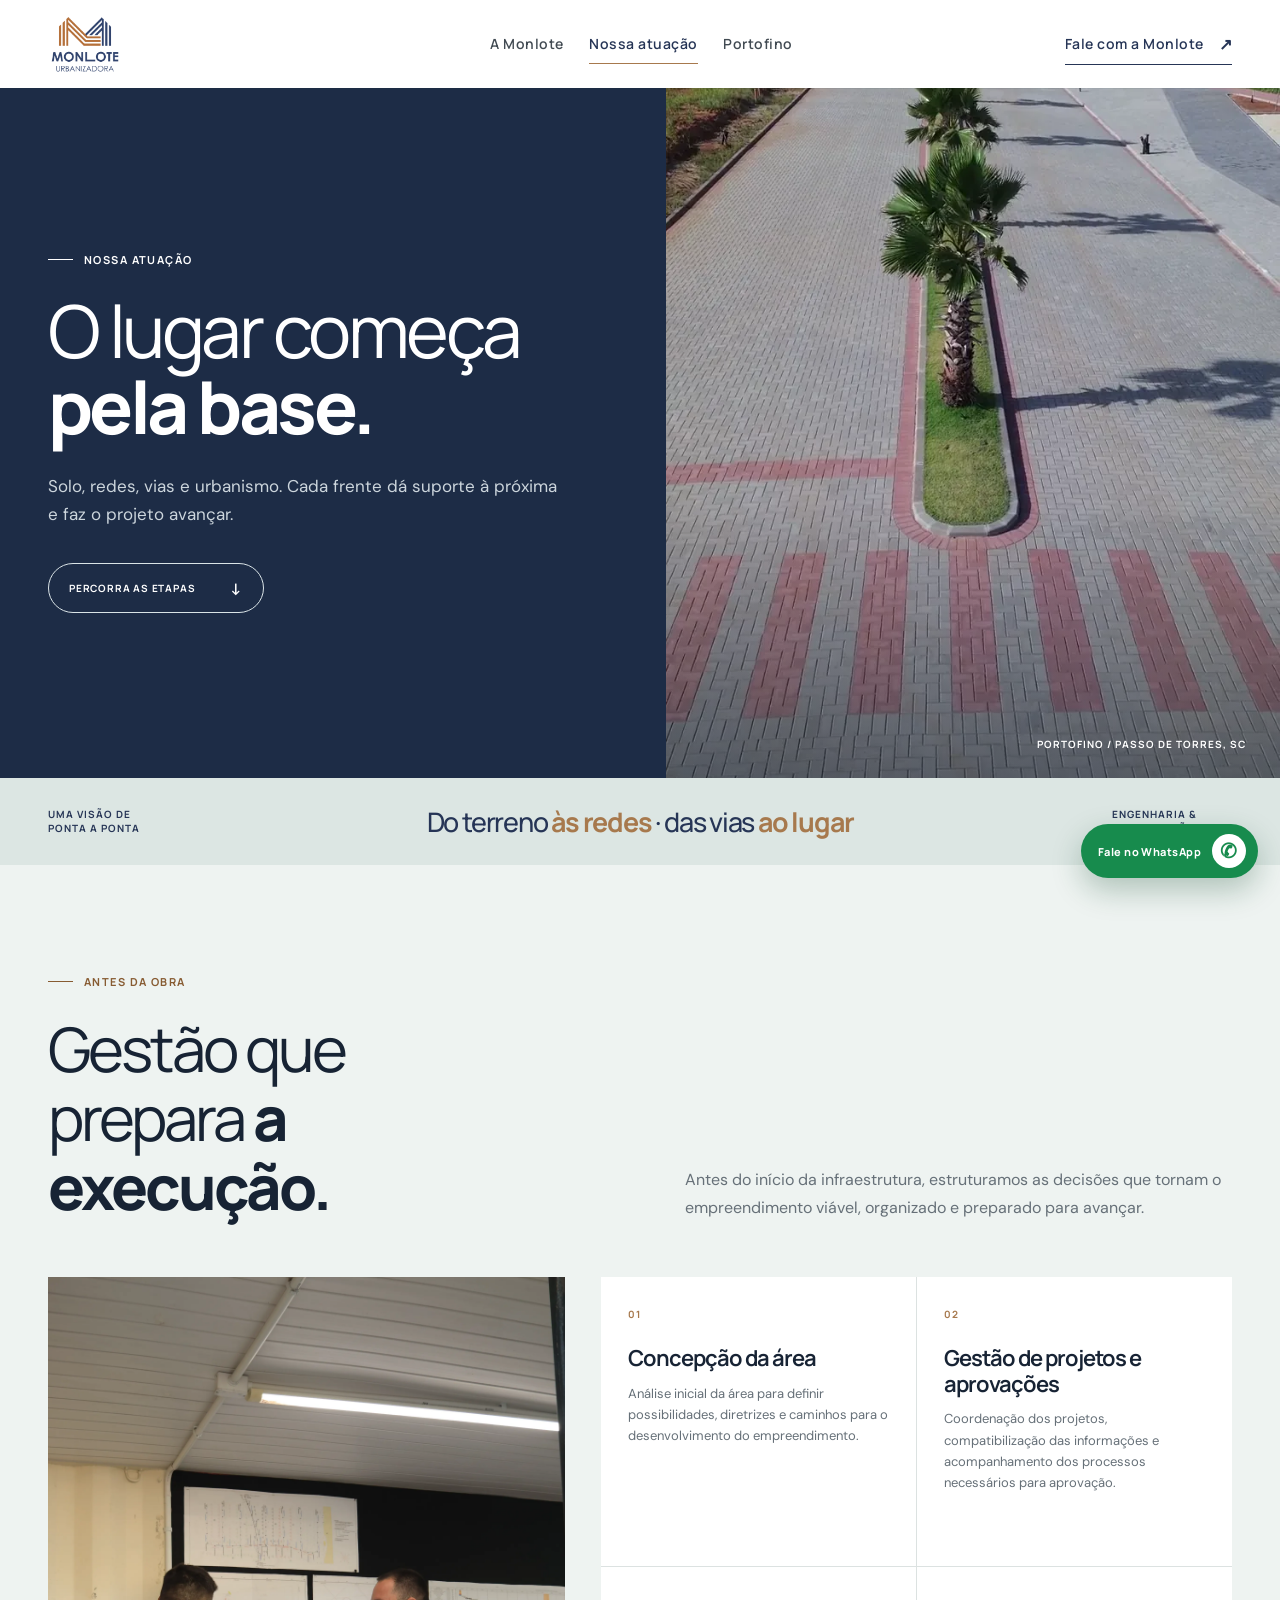
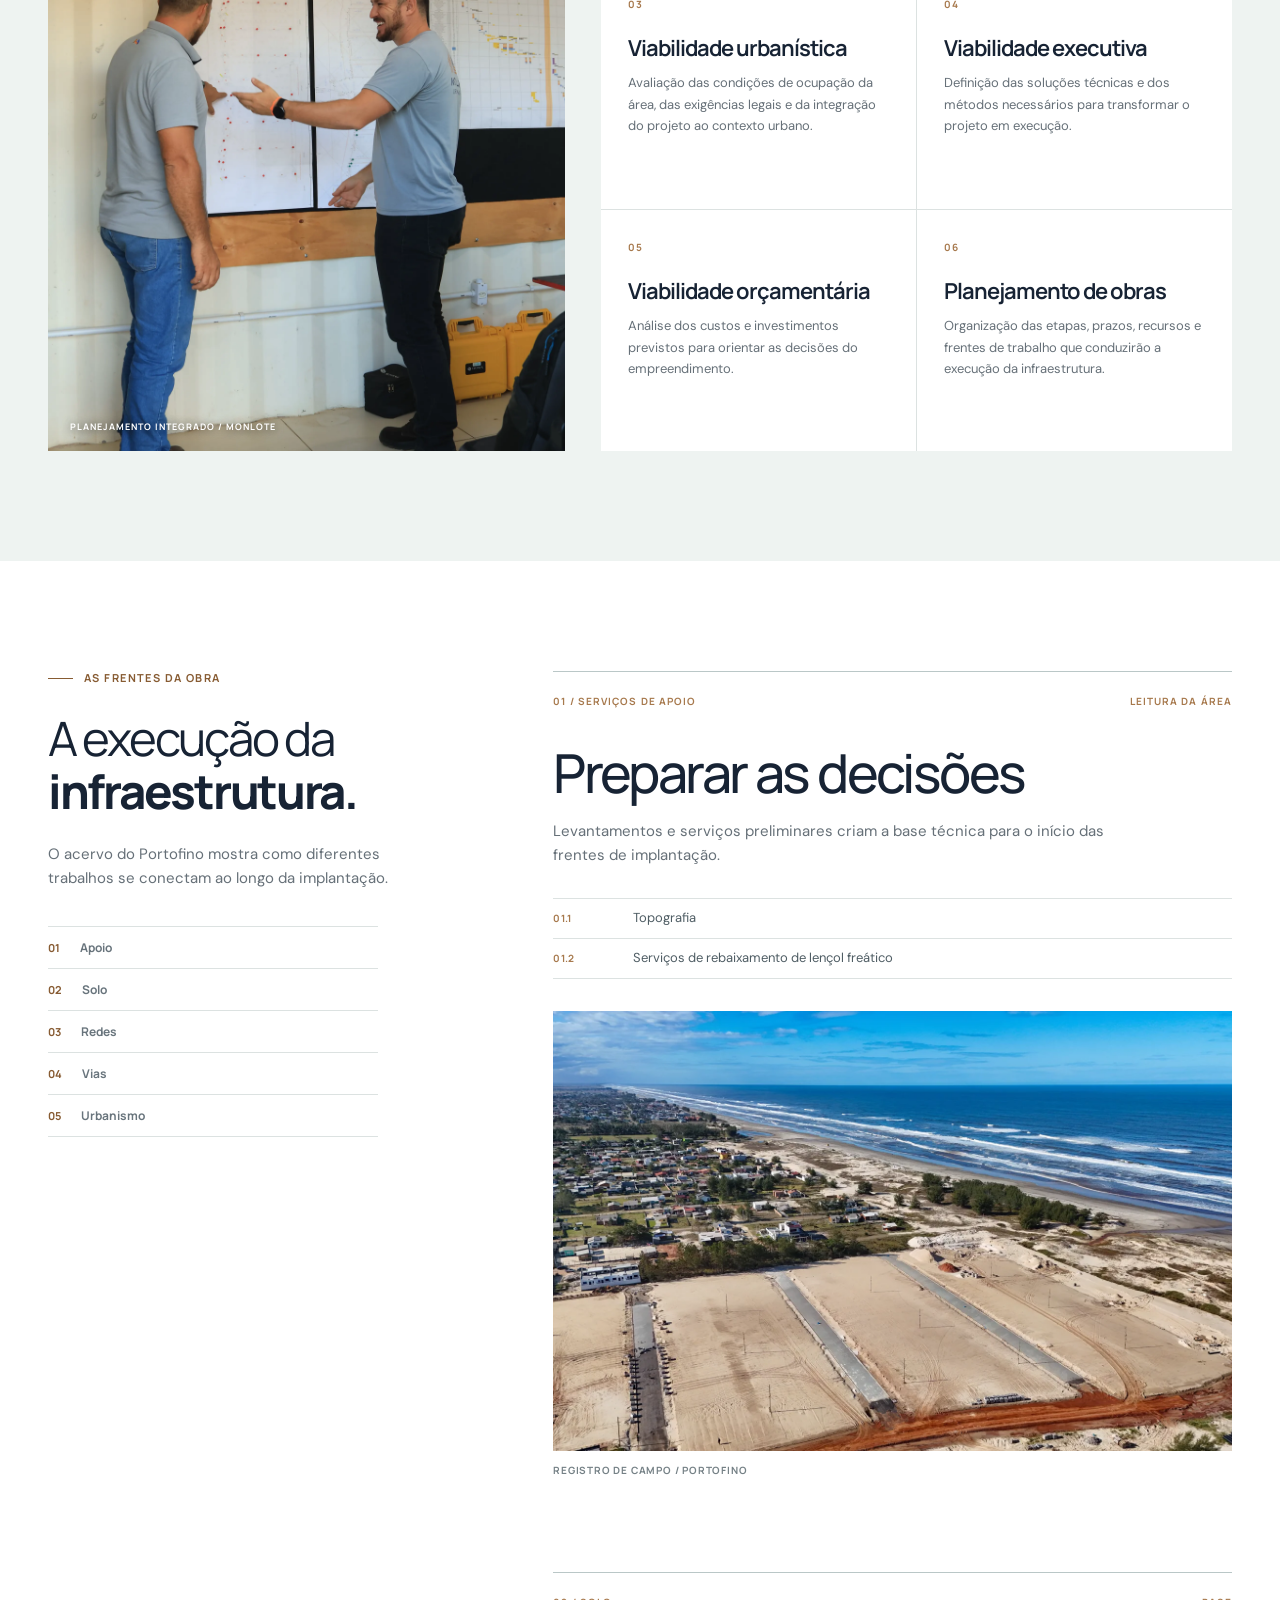
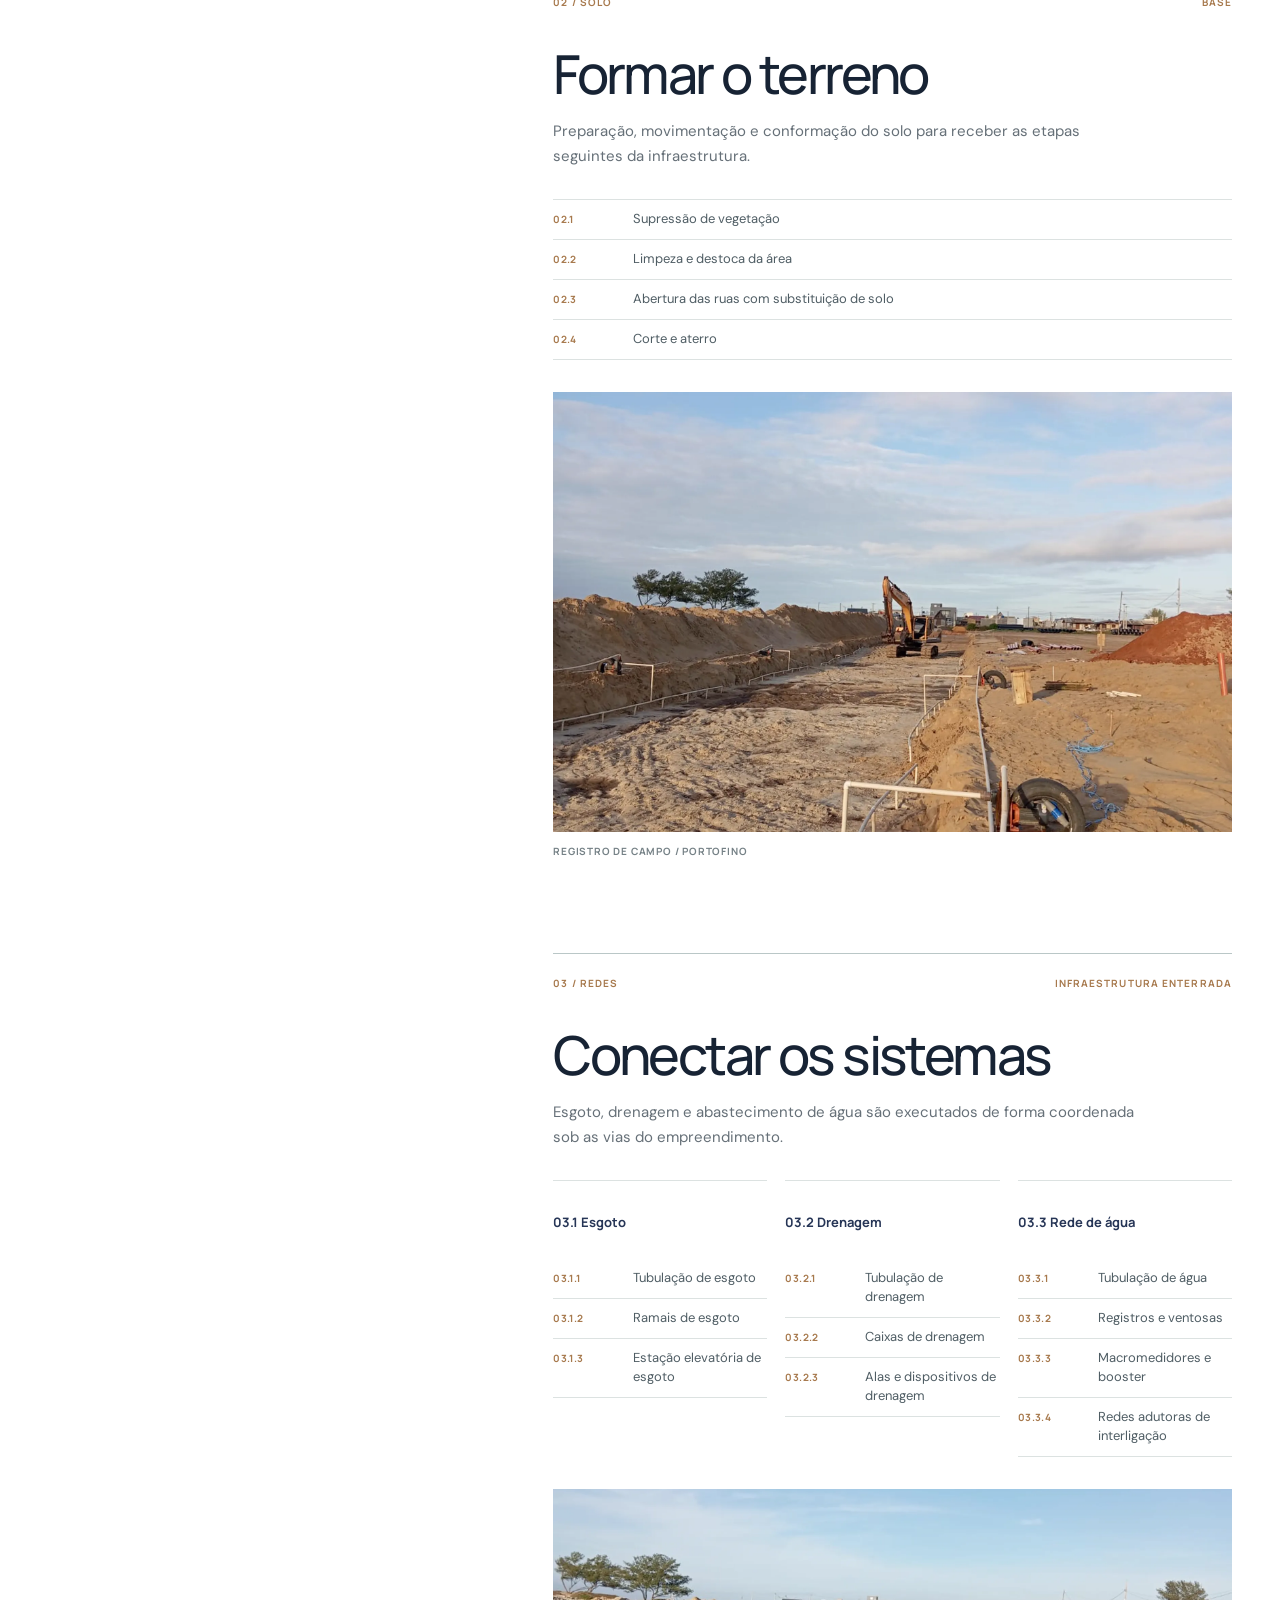
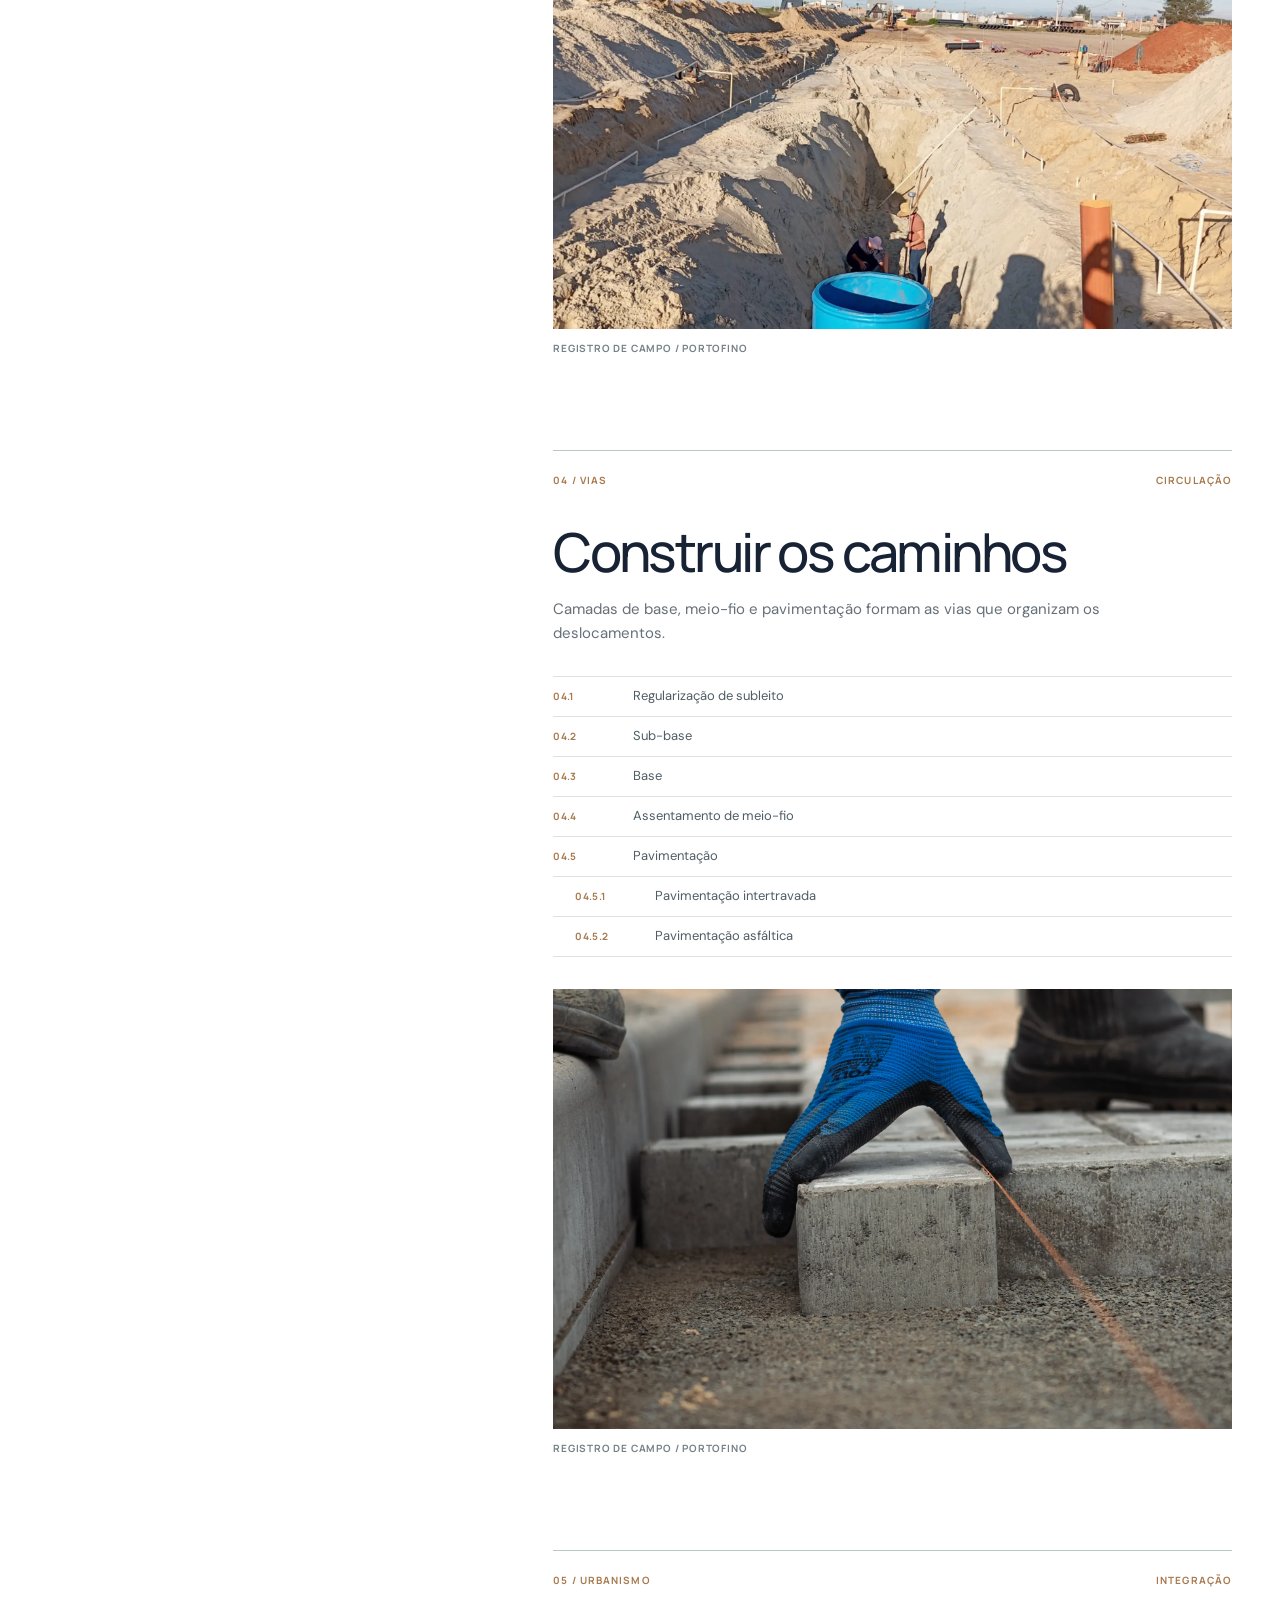
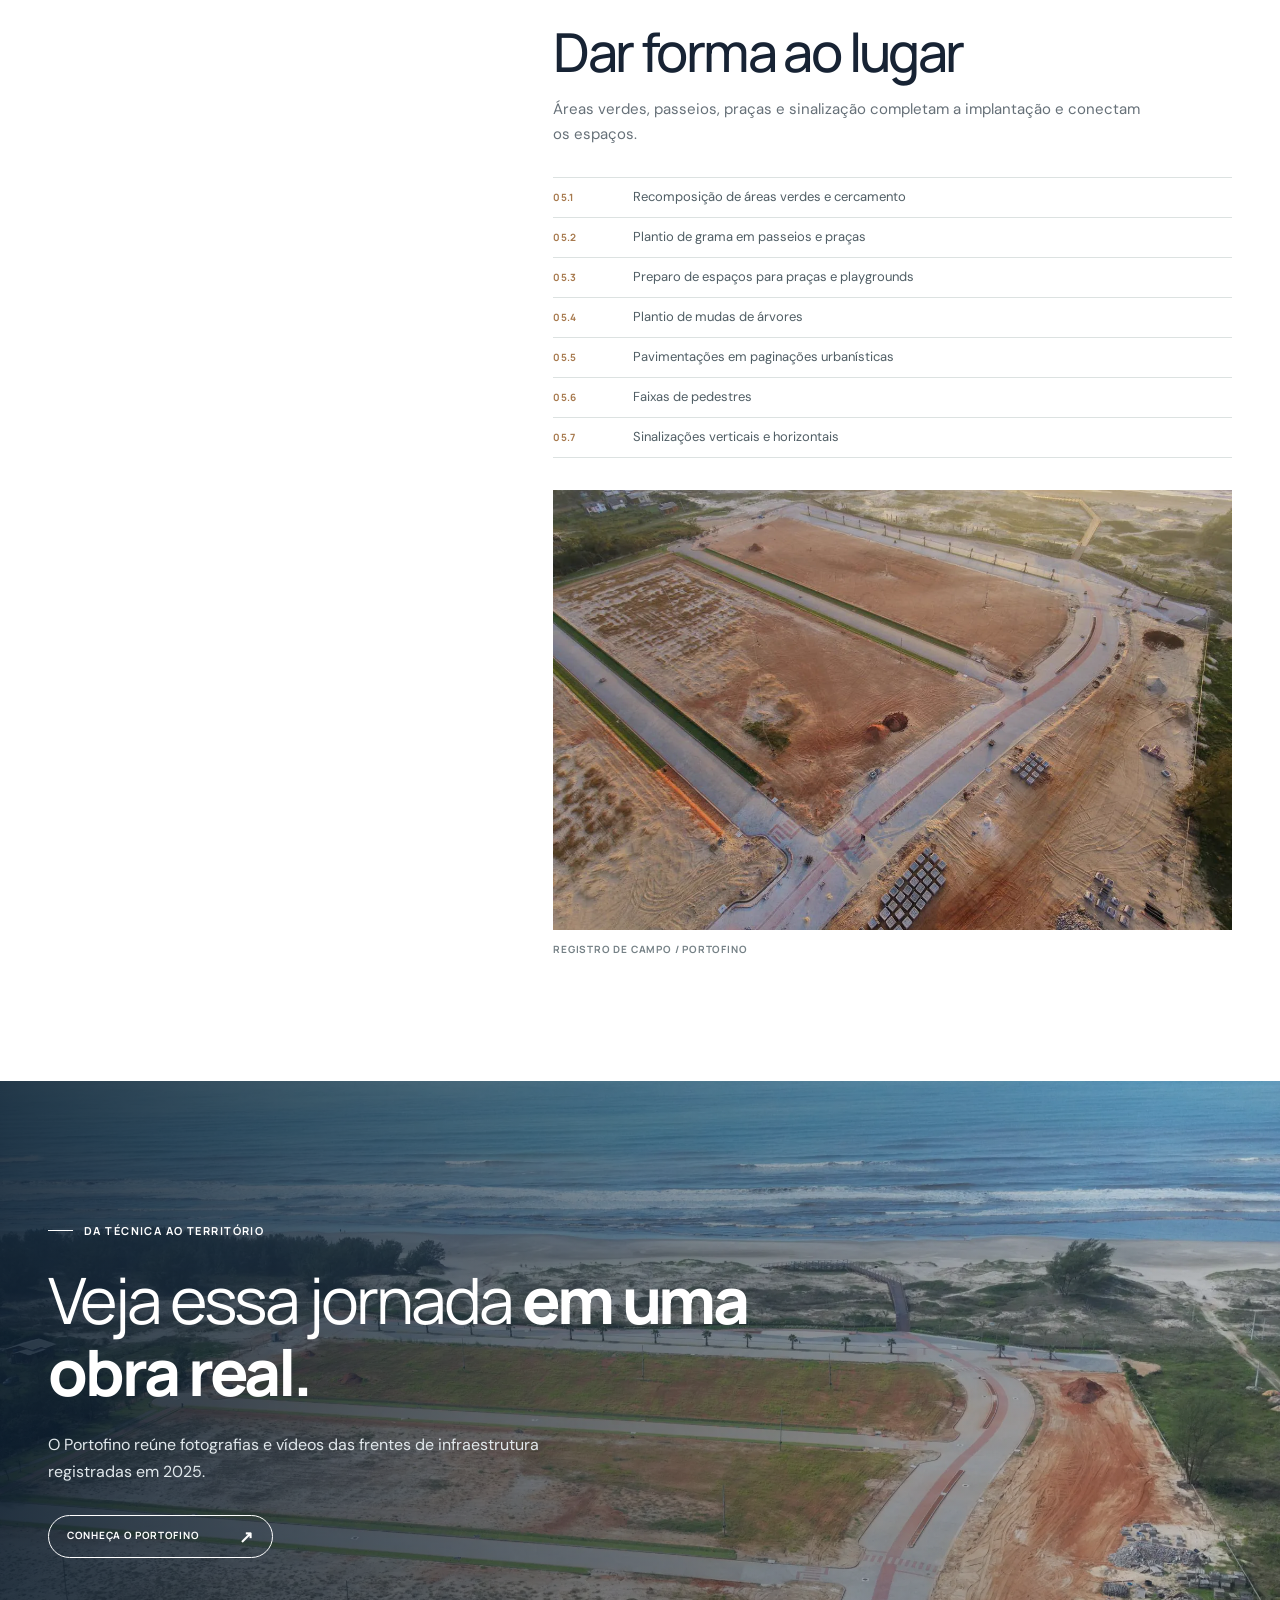
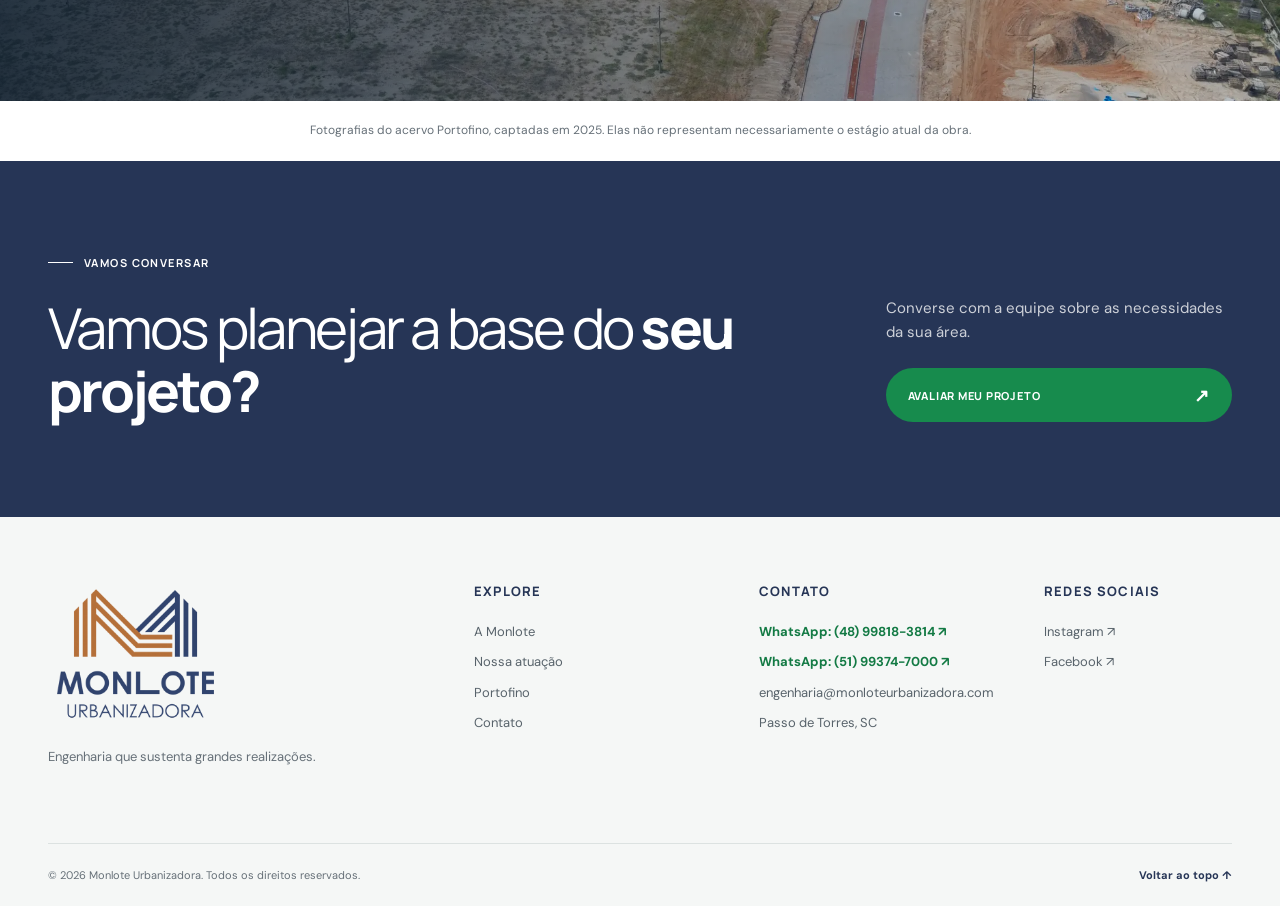
==== commit 2f3a9c69: "Atualiza conteúdo e imagens do site Monlote" ====
--- a/atuacao.html
+++ b/atuacao.html
@@ -9,24 +9,44 @@
   </div><nav class="mobile-nav" id="mobile-nav" aria-label="Navegação móvel"><a href="empresa.html">A Monlote</a><a href="atuacao.html" aria-current="page">Nossa atuação</a><a href="portofino.html">Portofino</a><a href="contato.html">Fale com a Monlote ↗</a></nav></header><main id="conteudo">
   <section class="work-hero" aria-labelledby="work-title">
     <div class="work-hero-copy"><div class="work-hero-copy-inner"><p class="kicker kicker-light">Nossa atuação</p><h1 id="work-title">O lugar começa <strong>pela base.</strong></h1><p>Solo, redes, vias e urbanismo. Cada frente dá suporte à próxima e faz o projeto avançar.</p><a href="#frentes">Percorra as etapas <span aria-hidden="true">↓</span></a></div></div>
-    <div class="work-hero-visual"><img src="assets/portofino-implantacao.webp" alt="Vista aérea da implantação do Portofino junto ao litoral" fetchpriority="high"><span>Portofino / Passo de Torres, SC</span></div>
+    <div class="work-hero-visual"><video muted loop playsinline preload="metadata" poster="assets/actuation-hero-poster.webp" data-hero-video aria-hidden="true" tabindex="-1"><source src="assets/actuation-hero.mp4" type="video/mp4"></video><span>Portofino / Passo de Torres, SC</span></div>
   </section>
   <div class="work-manifesto"><div class="content-shell"><span>Uma visão de ponta a ponta</span><p>Do terreno <b>às redes</b> · das vias <b>ao lugar</b></p><span>Engenharia &amp; urbanização</span></div></div>
+  <section class="section project-management" aria-labelledby="management-title">
+    <div class="content-shell">
+      <div class="management-intro">
+        <div class="reveal"><p class="kicker">Antes da obra</p><h2 id="management-title">Gestão que prepara <strong>a execução.</strong></h2></div>
+        <p class="reveal">Antes do início da infraestrutura, estruturamos as decisões que tornam o empreendimento viável, organizado e preparado para avançar.</p>
+      </div>
+      <div class="management-layout">
+        <div class="management-photo reveal"><img src="assets/management-planning.webp" alt="Equipe da Monlote analisando projetos e o planejamento da obra" loading="lazy"><span>Planejamento integrado / Monlote</span></div>
+        <div class="management-grid">
+          <article class="management-card reveal"><span>01</span><h3>Concepção da área</h3><p>Análise inicial da área para definir possibilidades, diretrizes e caminhos para o desenvolvimento do empreendimento.</p></article>
+          <article class="management-card reveal"><span>02</span><h3>Gestão de projetos e aprovações</h3><p>Coordenação dos projetos, compatibilização das informações e acompanhamento dos processos necessários para aprovação.</p></article>
+          <article class="management-card reveal"><span>03</span><h3>Viabilidade urbanística</h3><p>Avaliação das condições de ocupação da área, das exigências legais e da integração do projeto ao contexto urbano.</p></article>
+          <article class="management-card reveal"><span>04</span><h3>Viabilidade executiva</h3><p>Definição das soluções técnicas e dos métodos necessários para transformar o projeto em execução.</p></article>
+          <article class="management-card reveal"><span>05</span><h3>Viabilidade orçamentária</h3><p>Análise dos custos e investimentos previstos para orientar as decisões do empreendimento.</p></article>
+          <article class="management-card reveal"><span>06</span><h3>Planejamento de obras</h3><p>Organização das etapas, prazos, recursos e frentes de trabalho que conduzirão a execução da infraestrutura.</p></article>
+        </div>
+      </div>
+    </div>
+  </section>
   <section class="work-flow" id="frentes" aria-labelledby="flow-title"><div class="content-shell work-flow-grid">
-    <aside class="work-flow-side"><div><p class="kicker">As frentes da obra</p><h2 id="flow-title">O caminho da <strong>infraestrutura.</strong></h2><p>O acervo do Portofino mostra como diferentes trabalhos se conectam ao longo da implantação.</p><nav aria-label="Ir para uma etapa da atuação"><a href="#solo"><span>01</span> Solo</a><a href="#redes"><span>02</span> Redes</a><a href="#vias"><span>03</span> Vias</a><a href="#espaco"><span>04</span> Espaço</a></nav></div></aside>
+    <aside class="work-flow-side"><div><p class="kicker">As frentes da obra</p><h2 id="flow-title">A execução da <strong>infraestrutura.</strong></h2><p>O acervo do Portofino mostra como diferentes trabalhos se conectam ao longo da implantação.</p><nav aria-label="Ir para uma etapa da atuação"><a href="#apoio"><span>01</span> Apoio</a><a href="#solo"><span>02</span> Solo</a><a href="#redes"><span>03</span> Redes</a><a href="#vias"><span>04</span> Vias</a><a href="#urbanismo"><span>05</span> Urbanismo</a></nav></div></aside>
     <div class="work-flow-sequence">
-      <article class="work-step reveal" id="solo"><div class="work-step-top"><span>01 / Preparar</span><span>Base</span></div><h3>Terraplenagem</h3><p>Movimentação de solo e conformação da área para receber as etapas seguintes da urbanização.</p><img src="assets/portofino-solo-campo.webp" alt="Máquinas preparando a base de uma via no Portofino" loading="lazy"><small>Registro de campo / Portofino</small></article>
-      <article class="work-step reveal" id="redes"><div class="work-step-top"><span>02 / Estruturar</span><span>Infraestrutura enterrada</span></div><h3>Redes e drenagem</h3><p>Implantação de redes de água e esgoto e soluções para conduzir as águas pluviais, conforme as necessidades do projeto.</p><img src="assets/portofino-redes-abertas.webp" alt="Tubulação de drenagem instalada no Portofino" loading="lazy"><small>Registro de campo / Portofino</small></article>
-      <article class="work-step reveal" id="vias"><div class="work-step-top"><span>03 / Conectar</span><span>Circulação</span></div><h3>Pavimentação</h3><p>Execução das vias e pisos que organizam os deslocamentos e conectam os espaços do empreendimento.</p><img src="assets/portofino-pavimento-entardecer.webp" alt="Via pavimentada no Portofino ao entardecer" loading="lazy"><small>Registro de campo / Portofino</small></article>
-      <article class="work-step reveal" id="espaco"><div class="work-step-top"><span>04 / Integrar</span><span>Paisagem</span></div><h3>Urbanismo</h3><p>Vias, espaços externos e paisagem passam a funcionar como um conjunto, dando forma ao lugar.</p><img src="assets/portofino-urbanismo-vias.webp" alt="Via pavimentada e paisagismo no Portofino" loading="lazy"><small>Registro de campo / Portofino</small></article>
+      <article class="work-step reveal" id="apoio"><div class="work-step-top"><span>01 / Serviços de apoio</span><span>Leitura da área</span></div><h3>Preparar as decisões</h3><p>Levantamentos e serviços preliminares criam a base técnica para o início das frentes de implantação.</p><div class="work-detail-groups"><ul class="work-detail-list"><li><span>01.1</span>Topografia</li><li><span>01.2</span>Serviços de rebaixamento de lençol freático</li></ul></div><img src="assets/portofino-implantacao.webp" alt="Vista aérea da implantação do Portofino" loading="lazy"><small>Registro de campo / Portofino</small></article>
+      <article class="work-step reveal" id="solo"><div class="work-step-top"><span>02 / Solo</span><span>Base</span></div><h3>Formar o terreno</h3><p>Preparação, movimentação e conformação do solo para receber as etapas seguintes da infraestrutura.</p><div class="work-detail-groups"><ul class="work-detail-list"><li><span>02.1</span>Supressão de vegetação</li><li><span>02.2</span>Limpeza e destoca da área</li><li><span>02.3</span>Abertura das ruas com substituição de solo</li><li><span>02.4</span>Corte e aterro</li></ul></div><img src="assets/portofino-terra-excavator.webp" alt="Retroescavadeira trabalhando na preparação do terreno" loading="lazy"><small>Registro de campo / Portofino</small></article>
+      <article class="work-step reveal" id="redes"><div class="work-step-top"><span>03 / Redes</span><span>Infraestrutura enterrada</span></div><h3>Conectar os sistemas</h3><p>Esgoto, drenagem e abastecimento de água são executados de forma coordenada sob as vias do empreendimento.</p><div class="work-detail-groups work-detail-groups-network"><div><h4>03.1 Esgoto</h4><ul class="work-detail-list"><li><span>03.1.1</span>Tubulação de esgoto</li><li><span>03.1.2</span>Ramais de esgoto</li><li><span>03.1.3</span>Estação elevatória de esgoto</li></ul></div><div><h4>03.2 Drenagem</h4><ul class="work-detail-list"><li><span>03.2.1</span>Tubulação de drenagem</li><li><span>03.2.2</span>Caixas de drenagem</li><li><span>03.2.3</span>Alas e dispositivos de drenagem</li></ul></div><div><h4>03.3 Rede de água</h4><ul class="work-detail-list"><li><span>03.3.1</span>Tubulação de água</li><li><span>03.3.2</span>Registros e ventosas</li><li><span>03.3.3</span>Macromedidores e booster</li><li><span>03.3.4</span>Redes adutoras de interligação</li></ul></div></div><img src="assets/portofino-esgoto.webp" alt="Implantação da rede de esgoto no Portofino" loading="lazy"><small>Registro de campo / Portofino</small></article>
+      <article class="work-step reveal" id="vias"><div class="work-step-top"><span>04 / Vias</span><span>Circulação</span></div><h3>Construir os caminhos</h3><p>Camadas de base, meio-fio e pavimentação formam as vias que organizam os deslocamentos.</p><div class="work-detail-groups"><ul class="work-detail-list"><li><span>04.1</span>Regularização de subleito</li><li><span>04.2</span>Sub-base</li><li><span>04.3</span>Base</li><li><span>04.4</span>Assentamento de meio-fio</li><li><span>04.5</span>Pavimentação</li><li class="work-detail-child"><span>04.5.1</span>Pavimentação intertravada</li><li class="work-detail-child"><span>04.5.2</span>Pavimentação asfáltica</li></ul></div><img src="assets/portofino-vias-paver.webp" alt="Equipe assentando pavers nas vias do Portofino" loading="lazy"><small>Registro de campo / Portofino</small></article>
+      <article class="work-step reveal" id="urbanismo"><div class="work-step-top"><span>05 / Urbanismo</span><span>Integração</span></div><h3>Dar forma ao lugar</h3><p>Áreas verdes, passeios, praças e sinalização completam a implantação e conectam os espaços.</p><div class="work-detail-groups"><ul class="work-detail-list"><li><span>05.1</span>Recomposição de áreas verdes e cercamento</li><li><span>05.2</span>Plantio de grama em passeios e praças</li><li><span>05.3</span>Preparo de espaços para praças e playgrounds</li><li><span>05.4</span>Plantio de mudas de árvores</li><li><span>05.5</span>Pavimentações em paginações urbanísticas</li><li><span>05.6</span>Faixas de pedestres</li><li><span>05.7</span>Sinalizações verticais e horizontais</li></ul></div><img src="assets/portofino-urbanismo-aereo.webp" alt="Urbanismo do Portofino visto por drone" loading="lazy"><small>Registro de campo / Portofino</small></article>
     </div>
   </div></section>
-  <section class="work-outro"><img src="assets/portofino-litoral.webp" alt="Portofino e litoral de Passo de Torres vistos do alto" loading="lazy"><div class="content-shell work-outro-inner"><p class="kicker kicker-light">Da técnica ao território</p><h2>Veja essa jornada <strong>em uma obra real.</strong></h2><p>O Portofino reúne fotografias e vídeos das frentes de infraestrutura registradas em 2025.</p><a href="portofino.html">Conheça o Portofino <span aria-hidden="true">↗</span></a></div></section>
+  <section class="work-outro"><img src="assets/actuation-outro.webp" alt="Portofino e litoral de Passo de Torres vistos do alto" loading="lazy"><div class="content-shell work-outro-inner"><p class="kicker kicker-light">Da técnica ao território</p><h2>Veja essa jornada <strong>em uma obra real.</strong></h2><p>O Portofino reúne fotografias e vídeos das frentes de infraestrutura registradas em 2025.</p><a href="portofino.html">Conheça o Portofino <span aria-hidden="true">↗</span></a></div></section>
   <p class="work-photo-note">Fotografias do acervo Portofino, captadas em 2025. Elas não representam necessariamente o estágio atual da obra.</p>
   <section class="final-cta"><div class="content-shell final-cta-grid"><div class="reveal"><p class="kicker kicker-light">Vamos conversar</p><h2>Vamos planejar a base do <strong>seu projeto?</strong></h2></div><div class="reveal"><p>Converse com a equipe sobre as necessidades da sua área.</p><a class="whatsapp-button" href="https://wa.me/5548998183814" data-whatsapp data-whatsapp-message="Olá! Gostaria de conversar sobre as necessidades de infraestrutura da minha área.">Avaliar meu projeto <span aria-hidden="true">↗</span></a></div></div></section>
 </main><footer class="site-footer"><div class="content-shell footer-grid">
   <div class="footer-brand"><a href="index.html" aria-label="Voltar ao início"><img src="assets/logo-monlote.webp" alt="Monlote Urbanizadora"></a><p>Engenharia que sustenta grandes realizações.</p></div>
   <div class="footer-col"><strong>Explore</strong><a href="empresa.html">A Monlote</a><a href="atuacao.html">Nossa atuação</a><a href="portofino.html">Portofino</a><a href="contato.html">Contato</a></div>
-  <div class="footer-col"><strong>Contato</strong><a class="footer-whatsapp" href="https://wa.me/5548998183814" data-whatsapp>WhatsApp: (48) 99818-3814 ↗</a><a href="mailto:engenharia@monloteurbanizadora.com">engenharia@monloteurbanizadora.com</a><span>Passo de Torres, SC</span></div>
+  <div class="footer-col"><strong>Contato</strong><a class="footer-whatsapp" href="https://wa.me/5548998183814" data-whatsapp>WhatsApp: (48) 99818-3814 ↗</a><a class="footer-whatsapp" href="https://wa.me/5551993747000" data-whatsapp data-whatsapp-phone="5551993747000">WhatsApp: (51) 99374-7000 ↗</a><a href="mailto:engenharia@monloteurbanizadora.com">engenharia@monloteurbanizadora.com</a><span>Passo de Torres, SC</span></div>
   <div class="footer-col"><strong>Redes sociais</strong><a href="https://www.instagram.com/monloteurbanizadora/" target="_blank" rel="noopener noreferrer">Instagram ↗</a><a href="https://www.facebook.com/profile.php?id=61579857578178" target="_blank" rel="noopener noreferrer">Facebook ↗</a></div>
 </div><div class="content-shell footer-bottom"><span>© <span id="year"></span> Monlote Urbanizadora. Todos os direitos reservados.</span><a href="#topo">Voltar ao topo ↑</a></div></footer><script src="script.js"></script></body></html>
--- a/styles.css
+++ b/styles.css
@@ -16,7 +16,7 @@
 .section{padding:110px 0}
 .skip-link{position:fixed;z-index:200;top:-80px;left:20px;padding:10px 18px;background:#fff;color:var(--navy)}
 .skip-link:focus{top:10px}
-.kicker{display:flex;align-items:center;gap:11px;color:var(--copper);font:700 11px/1.2 "Manrope",sans-serif;letter-spacing:.13em;text-transform:uppercase;margin-bottom:27px}
+.kicker{display:flex;align-items:center;gap:11px;color:#875b32;font:700 11px/1.2 "Manrope",sans-serif;letter-spacing:.13em;text-transform:uppercase;margin-bottom:27px}
 .kicker:before,.kicker-line{content:"";width:25px;height:1px;background:currentColor;display:block}
 .kicker .kicker-line{display:none}
 .kicker-light{color:#fff}
@@ -24,14 +24,14 @@
 .outline-button{display:inline-flex;gap:35px;justify-content:space-between;align-items:center;border:1px solid var(--navy);border-radius:50px;padding:13px 19px;min-width:184px;color:var(--navy);font:700 10px/1.3 "Manrope",sans-serif;letter-spacing:.09em;text-transform:uppercase;transition:background .3s,color .3s,transform .3s}
 .outline-button:hover{background:var(--navy);color:#fff;transform:translateY(-2px)}
 .outline-button span{font-size:17px;line-height:1}
-.outline-button.whatsapp-button{min-width:245px;border-color:#178b4d;background:#178b4d;color:#fff}
+.outline-button.whatsapp-button{min-width:245px;border-color:#147b43;background:#147b43;color:#fff}
 .outline-button.whatsapp-button:hover{border-color:#116f3d;background:#116f3d}
 .site-header{position:sticky;top:0;z-index:100;background:#fff;box-shadow:0 1px 0 rgba(28,51,57,.06)}
 .header-inner{width:min(calc(100% - 96px),var(--shell));height:88px;margin:auto;display:flex;align-items:center;gap:42px}
 .brand{flex:none;width:170px}
 .brand img{width:100%;max-height:61px;object-fit:contain;object-position:left}
 .desktop-nav{display:flex;align-items:center;justify-content:center;gap:clamp(15px,2vw,32px);flex:1}
-.desktop-nav a,.header-contact{font:600 10px/1.4 "Manrope",sans-serif;letter-spacing:.035em;white-space:nowrap}
+.desktop-nav a,.header-contact{font:600 14px/1.4 "Manrope",sans-serif;letter-spacing:.035em;white-space:nowrap}
 .desktop-nav a{color:#414a52;position:relative}
 .desktop-nav a:after{content:"";position:absolute;bottom:-10px;left:0;right:100%;height:1px;background:var(--copper);transition:right .25s}
 .desktop-nav a:hover:after{right:0}
@@ -71,9 +71,12 @@
 .story-visual picture{display:block;width:100%;height:100%}
 .story-visual img{width:100%;height:100%;max-height:640px;object-fit:cover;transition:transform 1s}
 .story-slide:hover .story-visual img{transform:scale(1.035)}
-.story-controls{position:absolute;z-index:4;bottom:29px;left:max(48px,calc((100vw - var(--shell))/2));display:flex;gap:10px}
-.story-dot,.feature-dots button{border:0;border-radius:50%;width:7px;height:7px;background:#bdc5c4;padding:0;transition:background .3s,transform .3s}
-.story-dot.is-active,.feature-dots button.is-active{background:var(--navy);transform:scale(1.2)}
+.story-controls{position:absolute;z-index:4;bottom:20px;left:max(48px,calc((100vw - var(--shell))/2));display:flex;gap:2px}
+.story-dot{position:relative;border:0;border-radius:50%;width:24px;height:24px;background:transparent;padding:0}
+.story-dot:before{content:"";position:absolute;inset:50% auto auto 50%;width:7px;height:7px;border-radius:50%;background:#929e9d;transform:translate(-50%,-50%);transition:background .3s,transform .3s}
+.story-dot.is-active:before{background:var(--navy);transform:translate(-50%,-50%) scale(1.2)}
+.feature-dots button{border:0;border-radius:50%;width:7px;height:7px;background:#bdc5c4;padding:0;transition:background .3s,transform .3s}
+.feature-dots button.is-active{background:var(--navy);transform:scale(1.2)}
 @keyframes slide-in{from{opacity:.4;transform:translateY(12px)}to{opacity:1;transform:none}}
 .about-section{background:var(--mist);padding:75px 0 100px}
 .stat-grid{display:grid;grid-template-columns:repeat(3,1fr);border-bottom:1px solid var(--line);padding-bottom:72px}
@@ -135,7 +138,7 @@
 .path-link b{font-size:19px;font-weight:400}
 .contact-band{display:grid;grid-template-columns:1fr 1fr;min-height:445px;background:#f4f6f4}
 .contact-band-image{overflow:hidden}
-.contact-band-image img{width:100%;height:100%;object-fit:cover}
+.contact-band-image img{width:100%;height:100%;object-fit:cover;filter:brightness(.84) contrast(1.08) saturate(.92)}
 .contact-band-copy{padding:60px max(48px,calc((100vw - var(--shell))/2)) 60px clamp(55px,6vw,110px);display:flex;flex-direction:column;align-items:flex-start;justify-content:center}
 .contact-band-copy h2{max-width:530px}
 .contact-band-copy>p:not(.kicker){max-width:500px;color:var(--muted);margin:22px 0 28px;font-size:15px}
@@ -173,7 +176,7 @@
 .footer-brand img{width:175px}
 .footer-brand p{font-size:13px;color:var(--muted);margin-top:20px}
 .footer-col{display:flex;flex-direction:column;gap:9px}
-.footer-col strong{font:750 11px "Manrope",sans-serif;text-transform:uppercase;letter-spacing:.09em;margin-bottom:12px}
+.footer-col strong{font:750 13px "Manrope",sans-serif;text-transform:uppercase;letter-spacing:.09em;margin-bottom:12px}
 .footer-col a,.footer-col span{font-size:13px;color:#58636b}
 .footer-col a:hover{color:var(--copper)}
 .footer-col .footer-whatsapp{color:#137a44;font-weight:700}
@@ -184,7 +187,7 @@
 .whatsapp-float{position:fixed;right:22px;bottom:22px;z-index:95;display:flex;align-items:center;gap:11px;border-radius:999px;padding:10px 12px 10px 17px;background:#178b4d;color:#fff;box-shadow:0 12px 30px rgba(13,72,42,.28);font:750 11px/1 "Manrope",sans-serif;letter-spacing:.04em;transition:transform .25s,background .25s,box-shadow .25s}
 .whatsapp-float:hover{background:#116f3d;transform:translateY(-3px);box-shadow:0 16px 34px rgba(13,72,42,.34)}
 .whatsapp-float-mark{display:grid;place-items:center;width:34px;height:34px;border-radius:50%;background:#fff;color:#178b4d;font-size:20px}
-@media(max-width:1120px){.header-inner{gap:25px}.brand{width:145px}.desktop-nav{gap:13px}.desktop-nav a,.header-contact{font-size:9px}.story-copy{padding-left:48px}.expertise-grid{gap:5%}}
+@media(max-width:1120px){.header-inner{gap:25px}.brand{width:145px}.desktop-nav{gap:13px}.desktop-nav a,.header-contact{font-size:13px}.story-copy{padding-left:48px}.expertise-grid{gap:5%}}
 @media(max-width:900px){.content-shell,.header-inner,.hero-inner{width:min(calc(100% - 48px),var(--shell))}.desktop-nav,.header-contact{display:none}.header-inner{height:76px;justify-content:space-between}.brand{width:145px}.menu-toggle{display:flex;flex-direction:column;justify-content:center;align-items:center;gap:7px;width:44px;height:44px;border:1px solid var(--navy);background:#fff;position:relative;z-index:102}.menu-toggle span{width:20px;height:1px;background:var(--navy);transition:transform .3s}.menu-toggle[aria-expanded=true] span:first-child{transform:translateY(4px) rotate(45deg)}.menu-toggle[aria-expanded=true] span:last-child{transform:translateY(-4px) rotate(-45deg)}.mobile-nav{display:flex;position:absolute;top:76px;left:0;right:0;min-height:calc(100dvh - 76px);flex-direction:column;padding:35px 24px 60px;background:#fff;opacity:0;visibility:hidden;transform:translateY(-10px);transition:opacity .3s,transform .3s,visibility .3s}.mobile-nav.open{opacity:1;visibility:visible;transform:none}.mobile-nav a{border-bottom:1px solid var(--line);padding:14px 0;color:var(--navy);font:600 clamp(22px,4vw,33px) "Manrope",sans-serif}.hero{height:750px;min-height:0}.hero-inner{grid-template-columns:1fr 170px;gap:20px}.hero h1{font-size:clamp(53px,7vw,80px)}.story-slide{min-height:450px}.story-copy{padding:50px 35px 75px 24px}.story-visual{min-height:450px}.story-controls{left:24px}.about-grid{gap:7%}.stat{padding:0 16px}.stat-symbol{font-size:38px}.expertise-grid{grid-template-columns:1fr;gap:45px}.expertise-intro{max-width:650px}.expertise-panel{display:grid;grid-template-columns:.85fr 1.15fr}.expertise-photo{height:100%}.process-grid{gap:6%}.footer-grid{grid-template-columns:1.5fr 1fr 1fr;gap:30px}.footer-col:last-child{grid-column:2}}
 @media(max-width:700px){html{scroll-padding-top:70px}.content-shell,.header-inner,.hero-inner{width:calc(100% - 40px)}.section{padding:75px 0}.header-inner{height:70px}.mobile-nav{top:70px;min-height:calc(100dvh - 70px)}.hero{height:calc(100svh - 70px);min-height:610px;max-height:780px}.hero-image{object-position:58% center}.hero-tint{background:linear-gradient(90deg,rgba(13,27,46,.86),rgba(16,31,47,.58)),linear-gradient(0deg,rgba(12,26,42,.7),transparent 55%)}.hero-inner{display:block;padding-top:85px}.hero h1{font-size:clamp(46px,11vw,65px);max-width:620px}.hero-copy>p:last-child{font-size:15px;max-width:430px}.hero-numbers{display:flex;width:auto;gap:18px;padding-top:34px}.hero-numbers div{flex:1;text-align:left;padding:9px 0;border-bottom:0;border-top:1px solid rgba(255,255,255,.35)}.hero-numbers strong{font-size:28px}.hero-numbers small{font-size:10px;line-height:1.3}.hero-pill{bottom:65px;left:0;min-width:205px}.hero-scroll{bottom:27px;left:0;right:auto}.story-slide{display:flex;flex-direction:column-reverse}.story-visual{height:300px;min-height:0}.story-copy{padding:48px 20px 78px}.story-copy h2{font-size:36px}.story-copy>p:not(.kicker){margin:18px 0 23px}.story-controls{bottom:28px;left:20px}.about-section{padding:50px 0 75px}.stat-grid{gap:16px;padding-bottom:42px}.stat{display:block;padding:0 12px}.stat strong{font-size:30px}.stat-symbol{display:none}.stat>span:last-child{display:block;font-size:10px;line-height:1.3}.about-grid{grid-template-columns:1fr;gap:5px;padding-top:55px}.about-text{padding-top:13px}.section-head{align-items:start;gap:20px}.section-head>p{max-width:260px}.feature-title>span{display:none}.feature-image{height:350px}.feature-image>span{bottom:12px;right:12px;font-size:9px}.feature-bottom{font-size:11px}.path-grid{gap:15px}.path-image{height:260px}.path-content{padding:22px}.path-content h3{font-size:26px}.path-content p{font-size:13px}.contact-band{grid-template-columns:1fr}.contact-band-image{height:290px}.contact-band-copy{padding:55px 20px}.process-grid{grid-template-columns:1fr;gap:40px}.process-heading{position:static}.journal-grid{grid-template-columns:1fr 1fr;gap:30px 18px}.journal-card>div{height:190px}.journal-card h3{font-size:17px}.journal-card:last-child{grid-column:1/-1;max-width:calc(50% - 9px)}.final-cta-grid{grid-template-columns:1fr;gap:30px}.final-cta{padding:75px 0}.footer-grid{grid-template-columns:1fr 1fr}.footer-brand{grid-column:1/-1}.footer-col:last-child{grid-column:auto}}
 @media(max-width:500px){h2{font-size:36px}.hero h1{font-size:clamp(43px,11vw,55px)}.hero-inner{padding-top:63px}.hero-numbers{gap:9px}.hero-numbers strong{font-size:25px}.hero-numbers small{font-size:9px}.story-visual{height:235px}.stat-grid{grid-template-columns:1fr 1fr;row-gap:25px}.stat:nth-child(2){border:0}.stat:last-child{padding-left:0}.section-head{flex-wrap:wrap}.section-head>p{max-width:100%}.feature-title h3{font-size:32px}.feature-image{height:280px}.expertise-panel{display:block}.expertise-photo{height:230px}.expertise-item strong{font-size:18px}.path-grid{grid-template-columns:1fr;gap:24px}.path-image{height:270px}.contact-band-image{height:240px}.journal-grid{grid-template-columns:1fr}.journal-card:last-child{grid-column:auto;max-width:none}.journal-card>div{height:240px}.footer-grid{grid-template-columns:1fr 1fr;gap:30px 15px}.footer-col:nth-child(3){grid-column:1/-1}.footer-bottom{flex-direction:column;margin-top:50px}}
@@ -236,7 +239,7 @@
 .portfolio-video-caption{display:flex;justify-content:space-between;gap:25px;margin-top:16px;font-size:12px;color:var(--muted)}
 .portfolio-video-caption strong{color:var(--navy)}
 .portfolio-stages{background:#fff}
-.stage-grid{display:grid;grid-template-columns:repeat(4,1fr);gap:20px}
+.stage-grid{display:grid;grid-template-columns:repeat(5,minmax(0,1fr));gap:16px}
 .stage-card{background:#f5f7f6}
 .stage-card-image{height:240px;overflow:hidden;background:#dde5e4}
 .stage-card-image img{width:100%;height:100%;object-fit:cover;transition:transform .6s}
@@ -269,6 +272,7 @@
 .portfolio-credits .content-shell{display:grid;grid-template-columns:1fr 1fr;gap:10%;border-top:1px solid var(--line);padding-top:35px}
 .portfolio-credits p{font-size:14px;color:var(--muted);max-width:570px}
 .portfolio-credits a{border-bottom:1px solid currentColor;color:var(--navy)}
+@media(max-width:1150px){.stage-grid{grid-template-columns:repeat(3,1fr)}}
 @media(max-width:900px){.teaser-gallery{grid-template-columns:repeat(2,1fr)}.teaser-photo-wide{grid-column:span 2}.teaser-photo{height:320px}.stage-grid{grid-template-columns:repeat(2,1fr)}.portfolio-hero{min-height:590px}.portfolio-section-head{align-items:start}}
 @media(max-width:700px){.hero-video{object-position:58% center}.hero-video-toggle{right:0;bottom:23px}.teaser-heading,.portfolio-intro,.portfolio-credits .content-shell{grid-template-columns:1fr;gap:24px}.teaser-heading>div:last-child p{margin-bottom:17px}.teaser-photo{height:230px}.portfolio-hero{height:calc(78svh - 70px);min-height:530px}.portfolio-hero-inner{padding-bottom:48px}.portfolio-hero h1{font-size:clamp(55px,13vw,86px)}.portfolio-hero p:not(.kicker){font-size:16px}.project-facts .content-shell{grid-template-columns:1fr 1fr;gap:18px}.project-facts div{border:0}.portfolio-section-head{display:block}.portfolio-section-head>p{margin-top:18px}.portfolio-video-caption{display:block}.portfolio-video-caption span{display:block;margin-top:6px}.gallery-grid{grid-template-columns:repeat(2,1fr)}.gallery-item-wide{aspect-ratio:4/3}.portfolio-credits{padding:55px 0}}
 @media(max-width:500px){.teaser-gallery{gap:10px}.teaser-photo{height:190px}.teaser-photo span{left:12px;bottom:12px;font-size:9px}.stage-grid{grid-template-columns:1fr}.stage-card{display:grid;grid-template-columns:42% 58%}.stage-card-image{height:100%;min-height:170px}.stage-card-copy{padding:16px}.stage-card h3{font-size:18px}.stage-card p{font-size:12px}.gallery-grid{gap:10px}.gallery-item{aspect-ratio:1/1}.gallery-item-wide{grid-column:span 2;aspect-ratio:2/1}.gallery-item span{left:10px;bottom:10px;font-size:9px}.gallery-filters{gap:5px}.gallery-filters button{font-size:9px;padding:8px 11px}}
@@ -392,7 +396,8 @@
 .work-hero-copy-inner>a:hover{background:#fff;color:var(--navy)}
 .work-hero-copy-inner>a span{font-size:16px}
 .work-hero-visual{position:relative;min-height:690px;overflow:hidden;background:#354b5e}
-.work-hero-visual img{width:100%;height:100%;position:absolute;inset:0;object-fit:cover;object-position:60% center;animation:hero-drift 13s ease-out both}
+.work-hero-visual img,.work-hero-visual video{width:100%;height:100%;position:absolute;inset:0;object-fit:cover;object-position:center center}
+.work-hero-visual img{animation:hero-drift 13s ease-out both}
 .work-hero-visual:after{content:"";position:absolute;inset:60% 0 0;background:linear-gradient(transparent,rgba(11,24,40,.45))}
 .work-hero-visual span{position:absolute;z-index:1;bottom:27px;right:34px;font:700 10px "Manrope",sans-serif;text-transform:uppercase;letter-spacing:.1em;color:#fff}
 .work-manifesto{background:#dce6e3;padding:25px 0;color:var(--navy)}
@@ -400,20 +405,42 @@
 .work-manifesto span{font:700 10px "Manrope",sans-serif;text-transform:uppercase;letter-spacing:.1em;max-width:120px;line-height:1.35}
 .work-manifesto p{font:500 clamp(19px,2.1vw,30px) "Manrope",sans-serif;letter-spacing:-.045em;text-align:center}
 .work-manifesto b{color:var(--copper);font-weight:700}
+.project-management{background:#eef3f1}
+.management-intro{display:grid;grid-template-columns:.95fr 1.05fr;gap:12%;align-items:end;margin-bottom:55px}
+.management-intro h2{font-size:clamp(42px,4.8vw,71px);max-width:690px}
+.management-intro>p{color:var(--muted);font-size:16px;line-height:1.75;max-width:570px}
+.management-layout{display:grid;grid-template-columns:.9fr 1.1fr;gap:36px;align-items:stretch}
+.management-photo{position:relative;min-height:620px;overflow:hidden;background:#cfdad6}
+.management-photo img{width:100%;height:100%;object-fit:cover}
+.management-photo span{position:absolute;left:22px;bottom:18px;color:#fff;font:700 9px "Manrope",sans-serif;text-transform:uppercase;letter-spacing:.11em;text-shadow:0 1px 8px rgba(0,0,0,.65)}
+.management-grid{display:grid;grid-template-columns:repeat(2,minmax(0,1fr));gap:1px;background:var(--line)}
+.management-card{background:#fff;padding:30px 27px;min-width:0}
+.management-card>span{display:block;color:var(--copper);font:700 10px "Manrope",sans-serif;letter-spacing:.12em;margin-bottom:25px}
+.management-card h3{font:650 22px/1.18 "Manrope",sans-serif;letter-spacing:-.045em;margin-bottom:11px}
+.management-card p{color:var(--muted);font-size:13px;line-height:1.62}
 .work-flow{padding:110px 0 125px;background:#fff}
 .work-flow-grid{display:grid;grid-template-columns:.37fr .63fr;gap:9%;align-items:start}
 .work-flow-side{position:sticky;top:130px;align-self:start}
 .work-flow-side h2{font-size:clamp(39px,3.7vw,58px);max-width:440px}
 .work-flow-side p:not(.kicker){max-width:370px;color:var(--muted);font-size:15px;margin:24px 0 35px}
+.work-flow-side .kicker{color:#875b32}
 .work-flow-side nav{display:flex;flex-direction:column;border-top:1px solid var(--line);max-width:330px}
 .work-flow-side nav a{display:flex;gap:20px;align-items:center;border-bottom:1px solid var(--line);padding:12px 0;color:#68747c;font:700 12px "Manrope",sans-serif;transition:color .25s,padding .25s}
 .work-flow-side nav a:hover,.work-flow-side nav a.is-active{color:var(--navy);padding-left:7px}
-.work-flow-side nav a span{font-size:11px;color:var(--copper)}
+.work-flow-side nav a span{font-size:11px;color:#875b32}
 .work-step{border-top:1px solid #bac7c7;padding:22px 0 95px;scroll-margin-top:115px}
 .work-step:last-child{padding-bottom:0}
 .work-step-top{display:flex;justify-content:space-between;gap:20px;color:var(--copper);font:700 10px "Manrope",sans-serif;text-transform:uppercase;letter-spacing:.11em}
 .work-step h3{font-size:clamp(39px,4.2vw,64px);font-weight:500;margin:35px 0 15px}
 .work-step>p{font-size:15px;color:var(--muted);max-width:600px;margin-bottom:30px}
+.work-detail-groups{margin:0 0 32px;border-top:1px solid var(--line)}
+.work-detail-groups-network{display:grid;grid-template-columns:repeat(3,minmax(0,1fr));gap:18px;border-top:0}
+.work-detail-groups-network>div{border-top:1px solid var(--line)}
+.work-detail-groups h4{font:700 13px "Manrope",sans-serif;color:var(--navy);padding:15px 0 11px}
+.work-detail-list{list-style:none;margin:0;padding:0}
+.work-detail-list li{display:grid;grid-template-columns:70px minmax(0,1fr);gap:10px;border-bottom:1px solid var(--line);padding:10px 0;color:#4f5d64;font-size:13px;line-height:1.45}
+.work-detail-list li span{color:var(--copper);font:700 10px/1.9 "Manrope",sans-serif;letter-spacing:.04em}
+.work-detail-list li.work-detail-child{padding-left:22px}
 .work-step img{width:100%;height:clamp(300px,37vw,440px);object-fit:cover;background:#dbe4e2}
 .work-step small{display:block;margin-top:12px;color:#758186;font:700 10px "Manrope",sans-serif;text-transform:uppercase;letter-spacing:.08em}
 .work-outro{height:620px;position:relative;overflow:hidden;background:var(--navy);color:#fff}
@@ -426,10 +453,10 @@
 .work-outro a:hover{background:#fff;color:var(--navy)}
 .work-outro a span{font-size:17px;line-height:1}
 .work-photo-note{text-align:center;color:var(--muted);font-size:12px;padding:20px}
-@media(max-width:1000px){.expertise-showcase-body{grid-template-columns:1fr}.expertise-stage-photo{min-height:420px}.expertise-stage-navigation{padding:25px 0 10px}.expertise-stage-description{min-height:0;margin-bottom:24px}.expertise-stage-link{margin-top:0}.work-flow-grid{gap:6%}}
-@media(max-width:700px){.expertise-showcase-head{grid-template-columns:1fr;gap:18px;margin-bottom:35px}.expertise-showcase-head h2{font-size:clamp(42px,9vw,58px)}.expertise-showcase-head>p{font-size:14px}.expertise-stage-photo{min-height:310px}.expertise-stage-photo-meta{left:16px;right:16px;bottom:14px}.expertise-stage-photo-meta span:first-child{font-size:25px}.expertise-stage-photo-meta span:last-child{font-size:8px;max-width:135px}.expertise-stage-buttons button{padding:14px 0}.expertise-stage-buttons button strong{font-size:20px}.work-hero{grid-template-columns:1fr}.work-hero-copy{min-height:490px;padding:70px 20px}.work-hero h1{font-size:clamp(49px,11vw,71px)}.work-hero-copy-inner>p:not(.kicker){font-size:15px}.work-hero-visual{min-height:310px}.work-hero-visual span{right:20px;bottom:17px}.work-manifesto .content-shell{display:block}.work-manifesto span{display:none}.work-manifesto p{text-align:left;font-size:22px}.work-flow{padding:75px 0 90px}.work-flow-grid{grid-template-columns:1fr;gap:35px}.work-flow-side{position:static}.work-flow-side h2{max-width:620px}.work-flow-side p:not(.kicker){margin:17px 0 23px}.work-flow-side nav{flex-direction:row;max-width:none;overflow:auto;gap:18px;border:0;padding-bottom:10px}.work-flow-side nav a{white-space:nowrap;border:0;padding:8px 0}.work-step{padding-bottom:75px;scroll-margin-top:85px}.work-step h3{font-size:clamp(38px,9vw,58px);margin:22px 0 12px}.work-step img{height:300px}.work-outro{height:520px}.work-outro-inner{justify-content:flex-end;padding-bottom:60px}.work-outro h2{font-size:clamp(42px,10vw,61px)}.work-outro p:not(.kicker){font-size:14px}}
-@media(max-width:500px){.expertise-stage-photo{min-height:270px}.expertise-stage-buttons button strong{font-size:18px}.expertise-stage-description{font-size:13px}.work-hero-copy{min-height:440px}.work-hero-visual{min-height:265px}.work-step img{height:245px}.work-outro{height:470px}.work-outro-inner{padding-bottom:45px}}
-@media(prefers-reduced-motion:reduce){.work-hero-visual img{animation:none}}
+@media(max-width:1000px){.expertise-showcase-body{grid-template-columns:1fr}.expertise-stage-photo{min-height:420px}.expertise-stage-navigation{padding:25px 0 10px}.expertise-stage-description{min-height:0;margin-bottom:24px}.expertise-stage-link{margin-top:0}.management-layout{grid-template-columns:1fr}.management-photo{height:430px;min-height:0}.work-flow-grid{gap:6%}.work-detail-groups-network{grid-template-columns:1fr}}
+@media(max-width:700px){.expertise-showcase-head{grid-template-columns:1fr;gap:18px;margin-bottom:35px}.expertise-showcase-head h2{font-size:clamp(42px,9vw,58px)}.expertise-showcase-head>p{font-size:14px}.expertise-stage-photo{min-height:310px}.expertise-stage-photo-meta{left:16px;right:16px;bottom:14px}.expertise-stage-photo-meta span:first-child{font-size:25px}.expertise-stage-photo-meta span:last-child{font-size:8px;max-width:135px}.expertise-stage-buttons button{padding:14px 0}.expertise-stage-buttons button strong{font-size:20px}.work-hero{grid-template-columns:1fr}.work-hero-copy{min-height:490px;padding:70px 20px}.work-hero h1{font-size:clamp(49px,11vw,71px)}.work-hero-copy-inner>p:not(.kicker){font-size:15px}.work-hero-visual{min-height:310px}.work-hero-visual span{right:20px;bottom:17px}.work-manifesto .content-shell{display:block}.work-manifesto span{display:none}.work-manifesto p{text-align:left;font-size:22px}.management-intro{grid-template-columns:1fr;gap:18px;margin-bottom:35px}.management-layout{gap:20px}.management-photo{height:340px}.management-grid{grid-template-columns:1fr}.management-card{padding:25px 22px}.work-flow{padding:75px 0 90px}.work-flow-grid{grid-template-columns:1fr;gap:35px}.work-flow-side{position:static}.work-flow-side h2{max-width:620px}.work-flow-side p:not(.kicker){margin:17px 0 23px}.work-flow-side nav{flex-direction:row;max-width:none;overflow:auto;gap:18px;border:0;padding-bottom:10px}.work-flow-side nav a{white-space:nowrap;border:0;padding:8px 0}.work-step{padding-bottom:75px;scroll-margin-top:85px}.work-step h3{font-size:clamp(38px,9vw,58px);margin:22px 0 12px}.work-detail-list li{grid-template-columns:60px minmax(0,1fr)}.work-detail-list li.work-detail-child{padding-left:10px}.work-step img{height:300px}.work-outro{height:520px}.work-outro-inner{justify-content:flex-end;padding-bottom:60px}.work-outro h2{font-size:clamp(42px,10vw,61px)}.work-outro p:not(.kicker){font-size:14px}}
+@media(max-width:500px){.expertise-stage-photo{min-height:270px}.expertise-stage-buttons button strong{font-size:18px}.expertise-stage-description{font-size:13px}.work-hero-copy{min-height:440px}.work-hero-visual{min-height:265px}.management-photo{height:290px}.work-step img{height:245px}.work-outro{height:470px}.work-outro-inner{padding-bottom:45px}}
+@media(prefers-reduced-motion:reduce){.work-hero-visual img{animation:none}.work-hero-visual video{display:none}.work-hero-visual{background:url("assets/actuation-hero-poster.webp") center/cover no-repeat}}
 
 @media(min-width:701px) and (max-width:1000px){
   .work-flow-grid{grid-template-columns:1fr;gap:40px}
@@ -453,7 +480,7 @@
 }
 
 /* Enquadramento da foto vertical da rede de drenagem nos cards horizontais. */
-.project-stage-grid a:nth-child(2) img,.stage-card:nth-child(2) .stage-card-image img,.gallery-item[data-caption="Rede de drenagem"] img{object-position:center 68%}
+.project-stage-grid a:nth-child(2) img,.stage-card:nth-child(3) .stage-card-image img,.gallery-item[data-caption="Rede de drenagem"] img{object-position:center 68%}
 .field-films{background:var(--mist)}
 .field-films-grid{display:grid;grid-template-columns:repeat(4,1fr);gap:18px;margin-top:42px}
 .field-film{min-width:0}
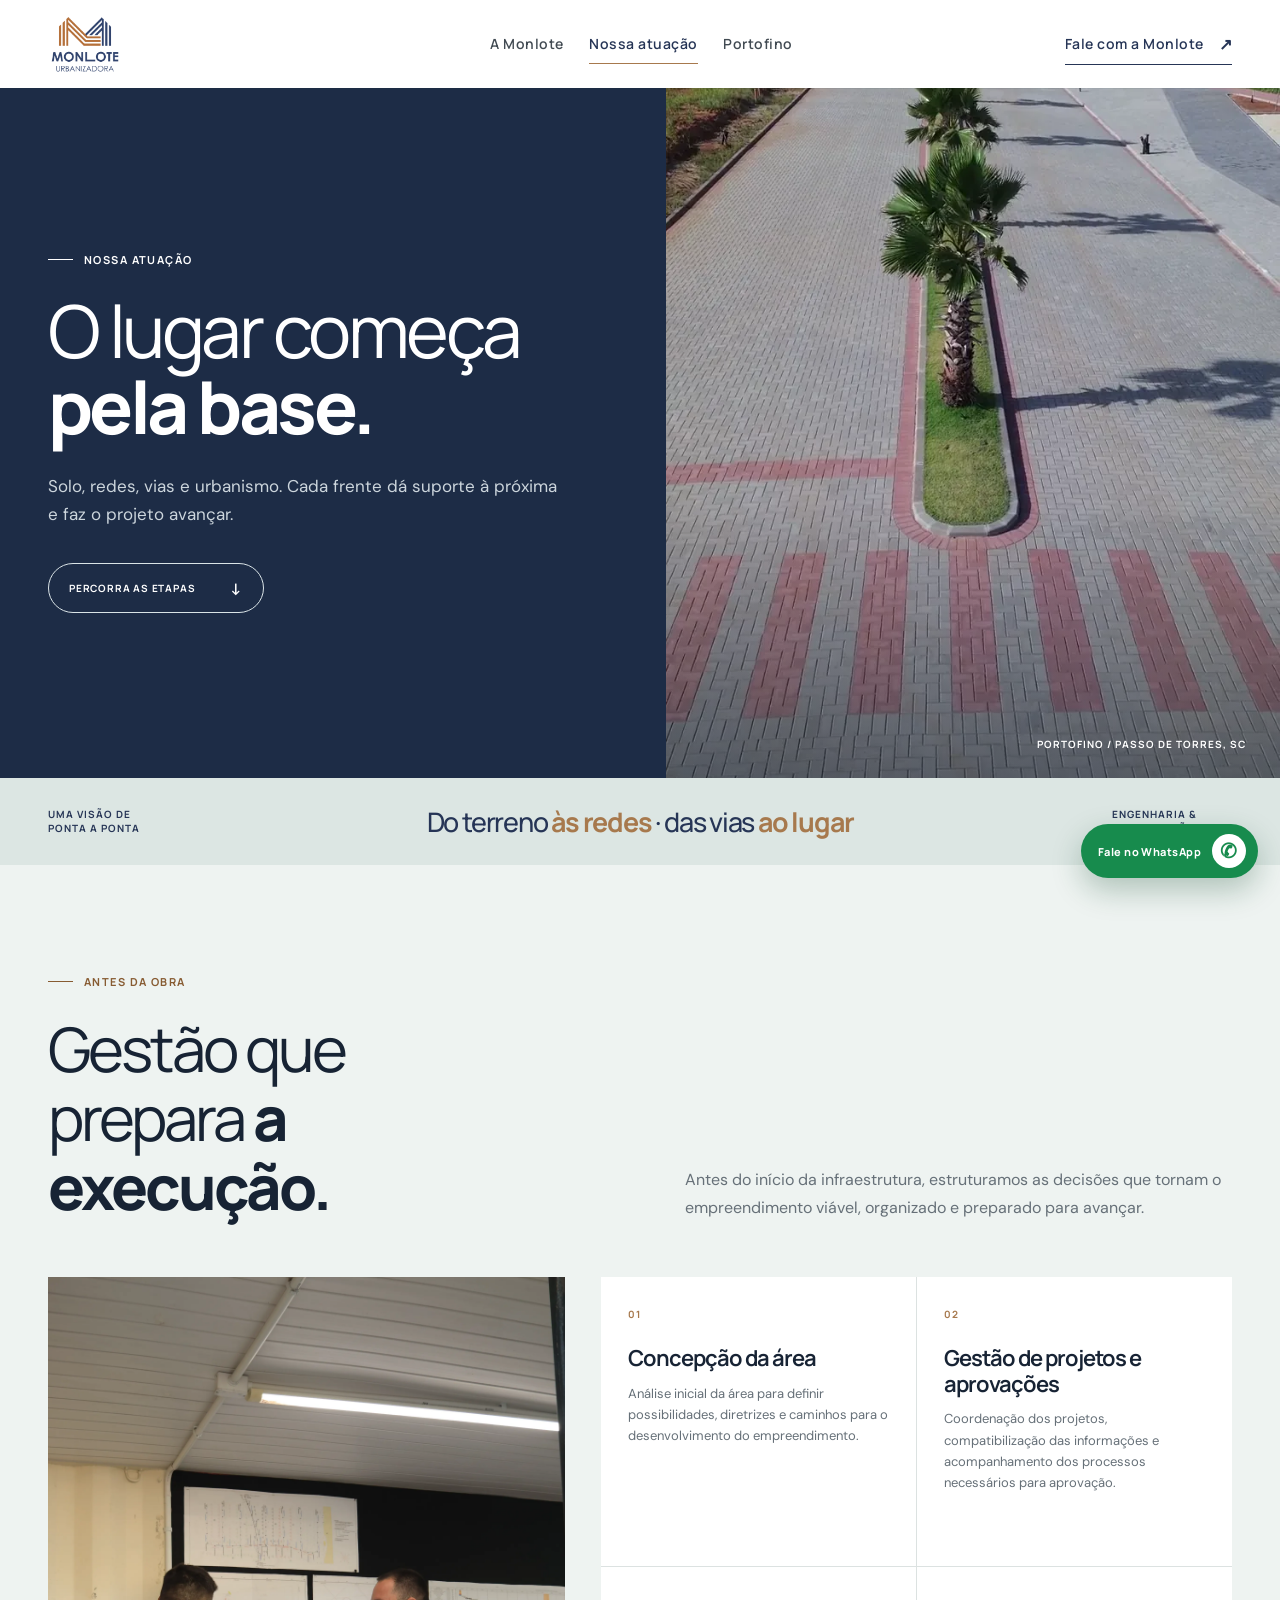
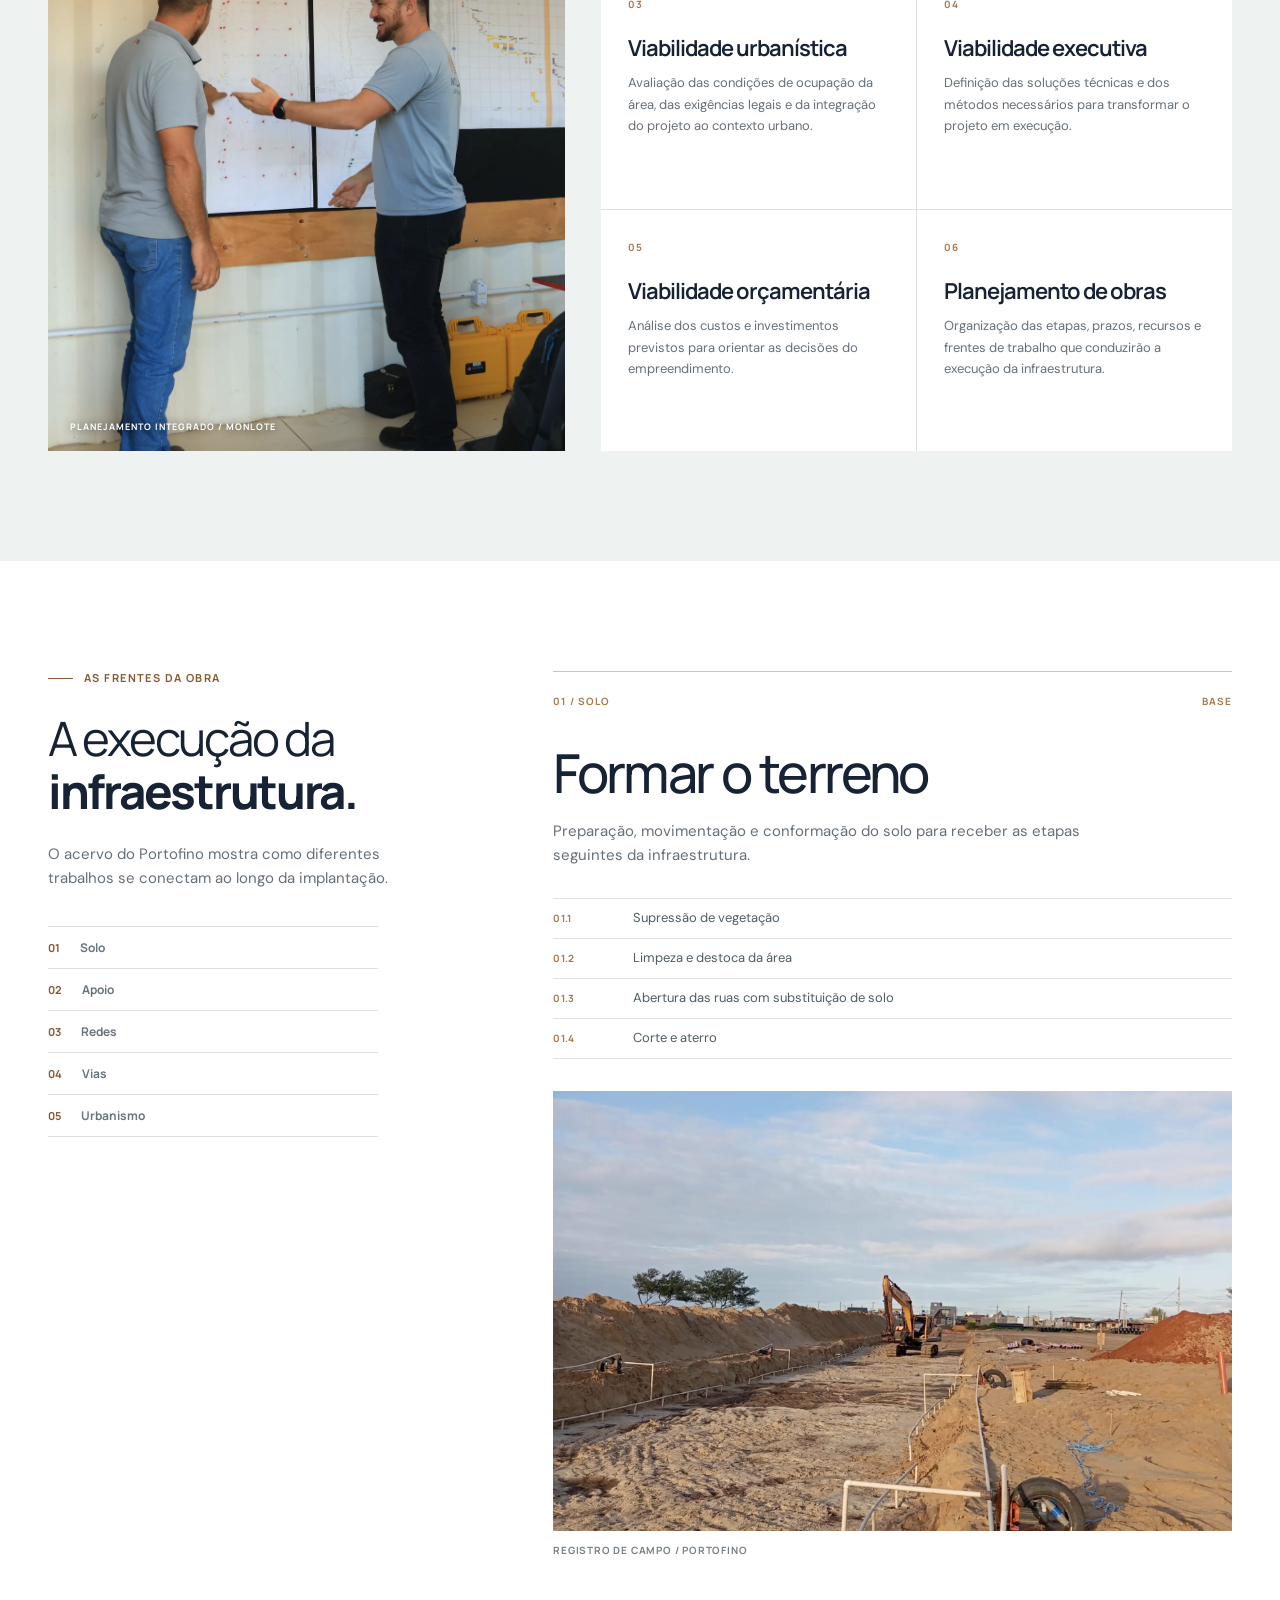
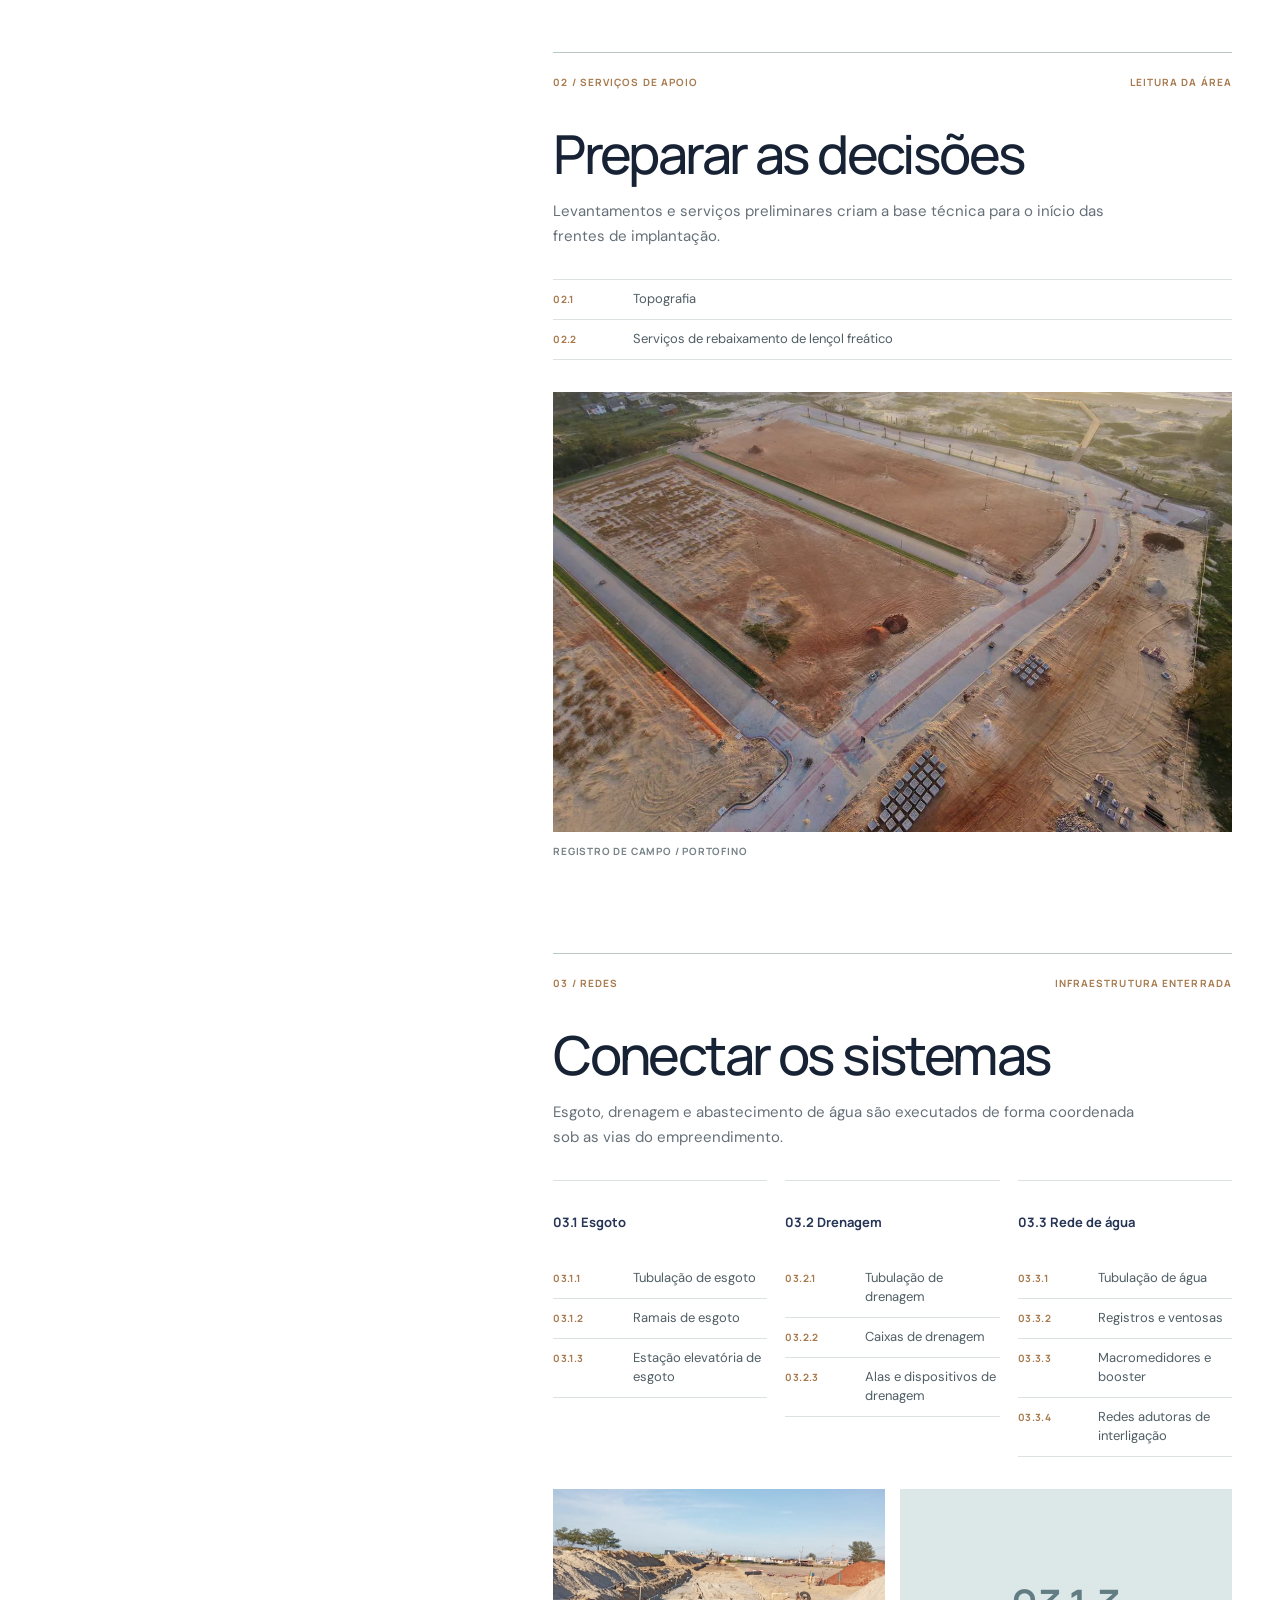
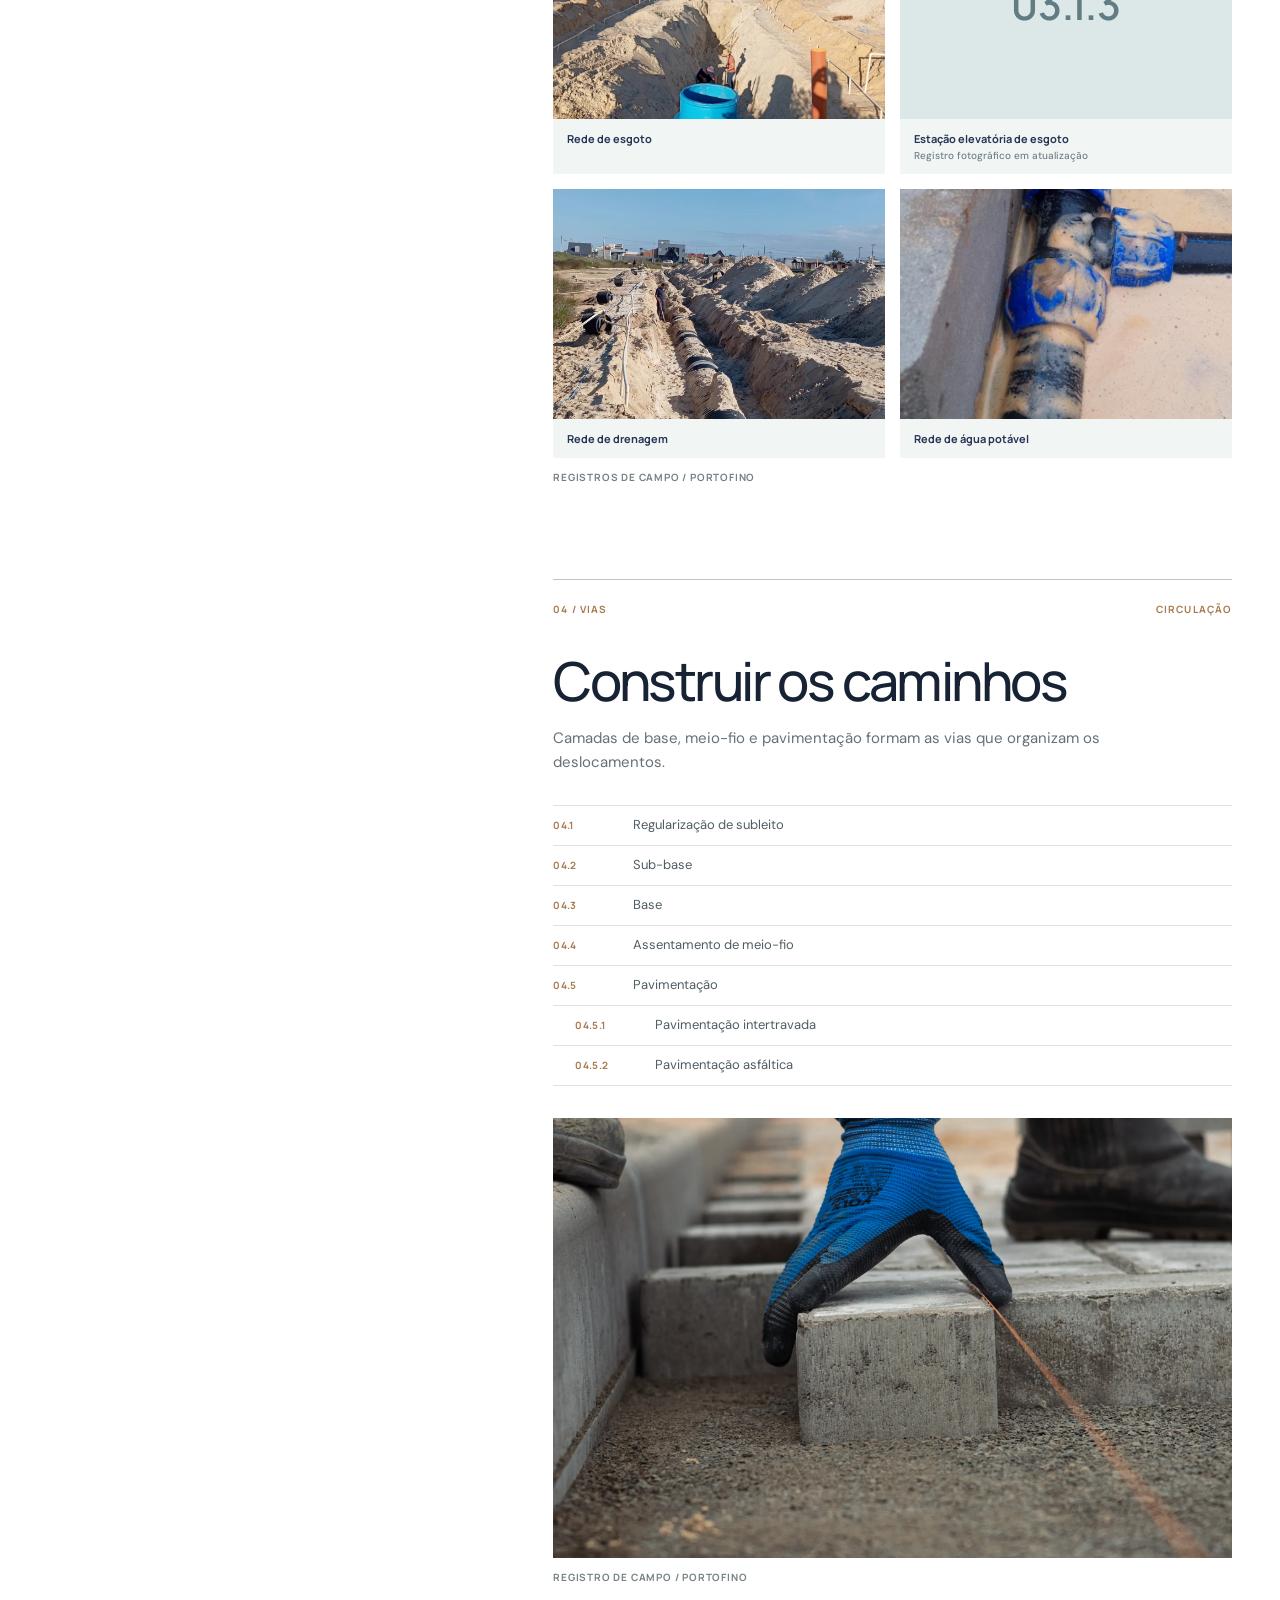
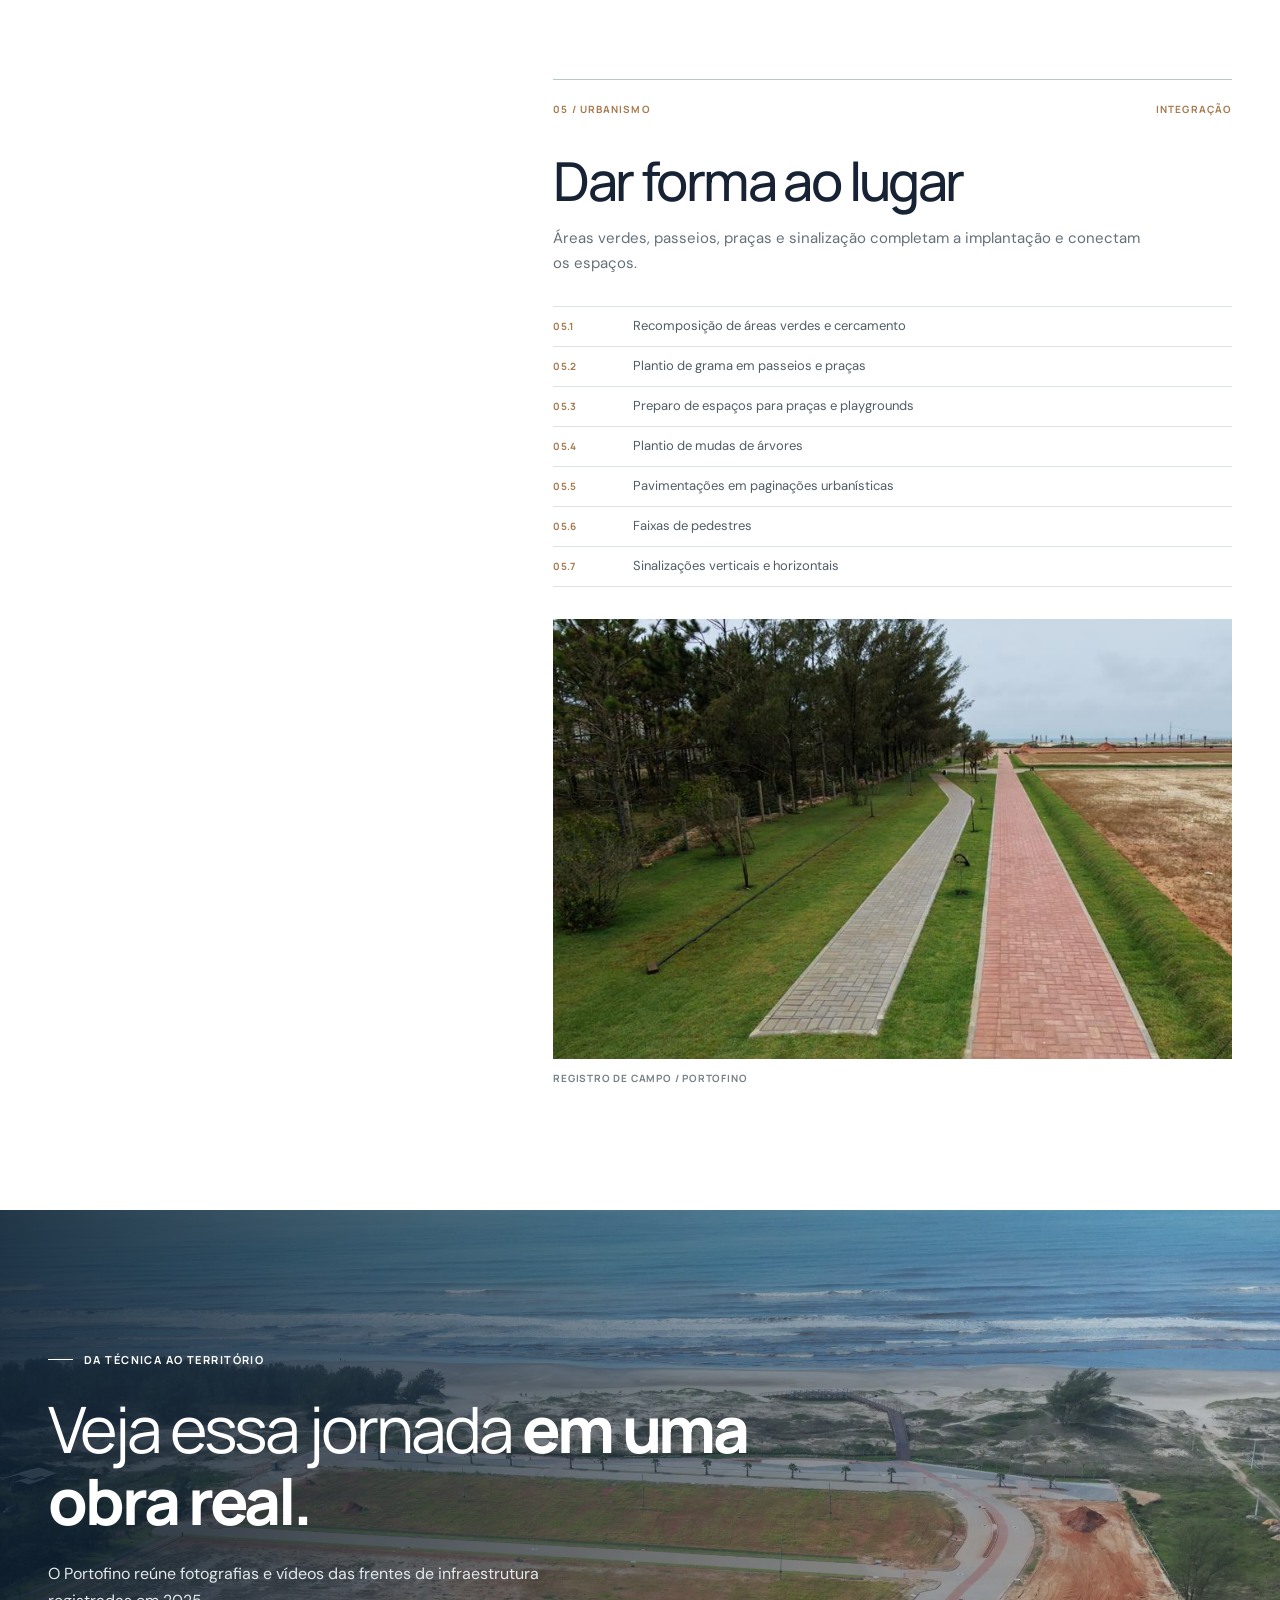
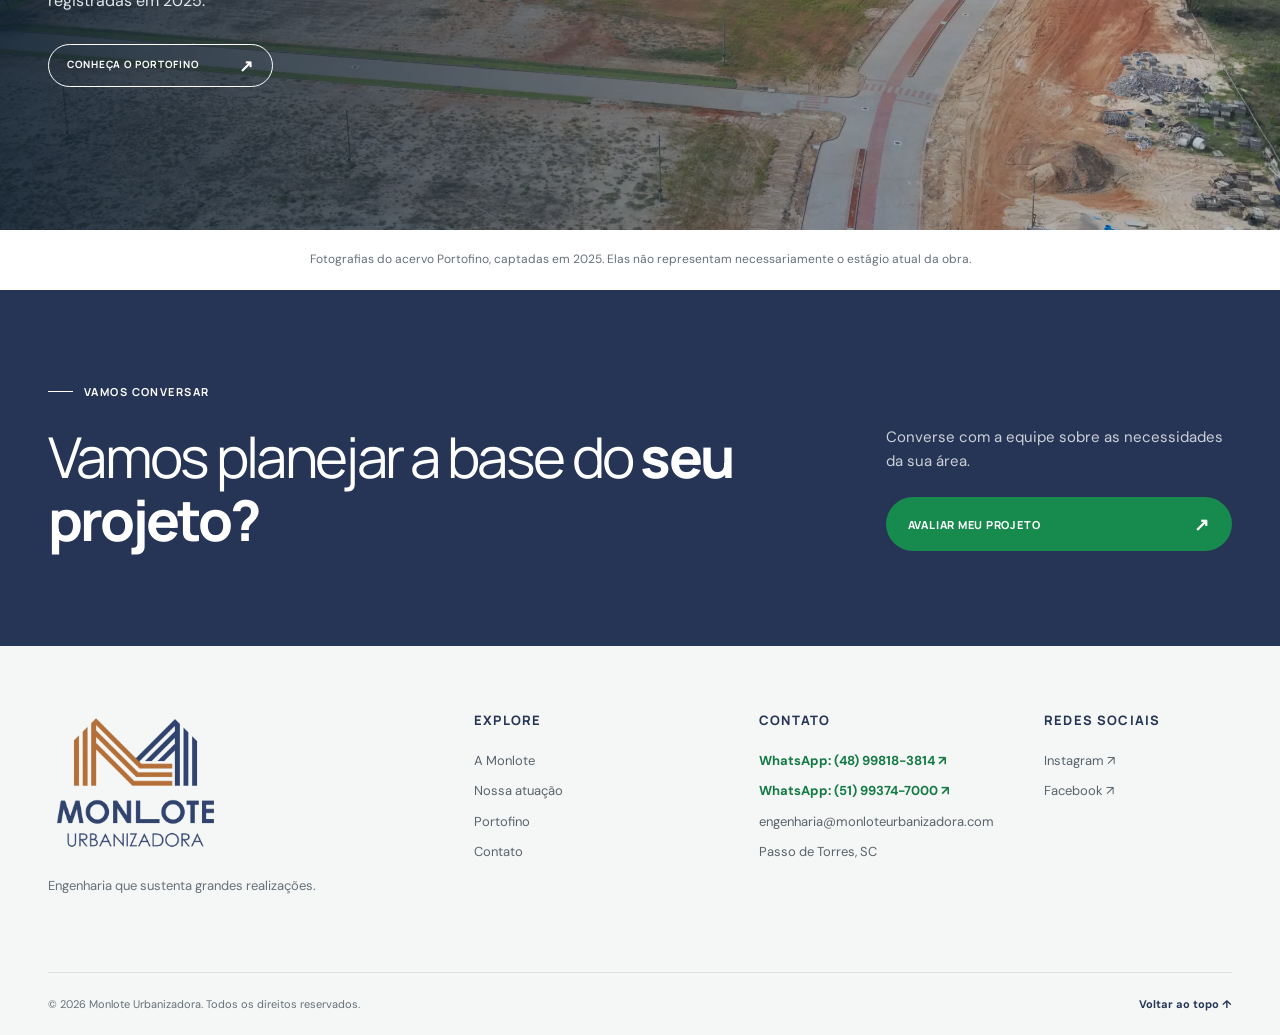
==== commit 39b6f0e9: "Atualiza etapas e fotos de Atuação e Portofino conforme reunião Co-Authored-By: Claude Opus 5.5 <nor" ====
--- a/atuacao.html
+++ b/atuacao.html
@@ -32,13 +32,13 @@
     </div>
   </section>
   <section class="work-flow" id="frentes" aria-labelledby="flow-title"><div class="content-shell work-flow-grid">
-    <aside class="work-flow-side"><div><p class="kicker">As frentes da obra</p><h2 id="flow-title">A execução da <strong>infraestrutura.</strong></h2><p>O acervo do Portofino mostra como diferentes trabalhos se conectam ao longo da implantação.</p><nav aria-label="Ir para uma etapa da atuação"><a href="#apoio"><span>01</span> Apoio</a><a href="#solo"><span>02</span> Solo</a><a href="#redes"><span>03</span> Redes</a><a href="#vias"><span>04</span> Vias</a><a href="#urbanismo"><span>05</span> Urbanismo</a></nav></div></aside>
+    <aside class="work-flow-side"><div><p class="kicker">As frentes da obra</p><h2 id="flow-title">A execução da <strong>infraestrutura.</strong></h2><p>O acervo do Portofino mostra como diferentes trabalhos se conectam ao longo da implantação.</p><nav aria-label="Ir para uma etapa da atuação"><a href="#solo"><span>01</span> Solo</a><a href="#apoio"><span>02</span> Apoio</a><a href="#redes"><span>03</span> Redes</a><a href="#vias"><span>04</span> Vias</a><a href="#urbanismo"><span>05</span> Urbanismo</a></nav></div></aside>
     <div class="work-flow-sequence">
-      <article class="work-step reveal" id="apoio"><div class="work-step-top"><span>01 / Serviços de apoio</span><span>Leitura da área</span></div><h3>Preparar as decisões</h3><p>Levantamentos e serviços preliminares criam a base técnica para o início das frentes de implantação.</p><div class="work-detail-groups"><ul class="work-detail-list"><li><span>01.1</span>Topografia</li><li><span>01.2</span>Serviços de rebaixamento de lençol freático</li></ul></div><img src="assets/portofino-implantacao.webp" alt="Vista aérea da implantação do Portofino" loading="lazy"><small>Registro de campo / Portofino</small></article>
-      <article class="work-step reveal" id="solo"><div class="work-step-top"><span>02 / Solo</span><span>Base</span></div><h3>Formar o terreno</h3><p>Preparação, movimentação e conformação do solo para receber as etapas seguintes da infraestrutura.</p><div class="work-detail-groups"><ul class="work-detail-list"><li><span>02.1</span>Supressão de vegetação</li><li><span>02.2</span>Limpeza e destoca da área</li><li><span>02.3</span>Abertura das ruas com substituição de solo</li><li><span>02.4</span>Corte e aterro</li></ul></div><img src="assets/portofino-terra-excavator.webp" alt="Retroescavadeira trabalhando na preparação do terreno" loading="lazy"><small>Registro de campo / Portofino</small></article>
-      <article class="work-step reveal" id="redes"><div class="work-step-top"><span>03 / Redes</span><span>Infraestrutura enterrada</span></div><h3>Conectar os sistemas</h3><p>Esgoto, drenagem e abastecimento de água são executados de forma coordenada sob as vias do empreendimento.</p><div class="work-detail-groups work-detail-groups-network"><div><h4>03.1 Esgoto</h4><ul class="work-detail-list"><li><span>03.1.1</span>Tubulação de esgoto</li><li><span>03.1.2</span>Ramais de esgoto</li><li><span>03.1.3</span>Estação elevatória de esgoto</li></ul></div><div><h4>03.2 Drenagem</h4><ul class="work-detail-list"><li><span>03.2.1</span>Tubulação de drenagem</li><li><span>03.2.2</span>Caixas de drenagem</li><li><span>03.2.3</span>Alas e dispositivos de drenagem</li></ul></div><div><h4>03.3 Rede de água</h4><ul class="work-detail-list"><li><span>03.3.1</span>Tubulação de água</li><li><span>03.3.2</span>Registros e ventosas</li><li><span>03.3.3</span>Macromedidores e booster</li><li><span>03.3.4</span>Redes adutoras de interligação</li></ul></div></div><img src="assets/portofino-esgoto.webp" alt="Implantação da rede de esgoto no Portofino" loading="lazy"><small>Registro de campo / Portofino</small></article>
+      <article class="work-step reveal" id="solo"><div class="work-step-top"><span>01 / Solo</span><span>Base</span></div><h3>Formar o terreno</h3><p>Preparação, movimentação e conformação do solo para receber as etapas seguintes da infraestrutura.</p><div class="work-detail-groups"><ul class="work-detail-list"><li><span>01.1</span>Supressão de vegetação</li><li><span>01.2</span>Limpeza e destoca da área</li><li><span>01.3</span>Abertura das ruas com substituição de solo</li><li><span>01.4</span>Corte e aterro</li></ul></div><img src="assets/portofino-terra-excavator.webp" alt="Retroescavadeira trabalhando na preparação do terreno" loading="lazy"><small>Registro de campo / Portofino</small></article>
+      <article class="work-step reveal" id="apoio"><div class="work-step-top"><span>02 / Serviços de apoio</span><span>Leitura da área</span></div><h3>Preparar as decisões</h3><p>Levantamentos e serviços preliminares criam a base técnica para o início das frentes de implantação.</p><div class="work-detail-groups"><ul class="work-detail-list"><li><span>02.1</span>Topografia</li><li><span>02.2</span>Serviços de rebaixamento de lençol freático</li></ul></div><img src="assets/portofino-urbanismo-aereo.webp" alt="Vista aérea das quadras e vias do Portofino" loading="lazy"><small>Registro de campo / Portofino</small></article>
+      <article class="work-step reveal" id="redes"><div class="work-step-top"><span>03 / Redes</span><span>Infraestrutura enterrada</span></div><h3>Conectar os sistemas</h3><p>Esgoto, drenagem e abastecimento de água são executados de forma coordenada sob as vias do empreendimento.</p><div class="work-detail-groups work-detail-groups-network"><div><h4>03.1 Esgoto</h4><ul class="work-detail-list"><li><span>03.1.1</span>Tubulação de esgoto</li><li><span>03.1.2</span>Ramais de esgoto</li><li><span>03.1.3</span>Estação elevatória de esgoto</li></ul></div><div><h4>03.2 Drenagem</h4><ul class="work-detail-list"><li><span>03.2.1</span>Tubulação de drenagem</li><li><span>03.2.2</span>Caixas de drenagem</li><li><span>03.2.3</span>Alas e dispositivos de drenagem</li></ul></div><div><h4>03.3 Rede de água</h4><ul class="work-detail-list"><li><span>03.3.1</span>Tubulação de água</li><li><span>03.3.2</span>Registros e ventosas</li><li><span>03.3.3</span>Macromedidores e booster</li><li><span>03.3.4</span>Redes adutoras de interligação</li></ul></div></div><div class="work-media-grid" aria-label="Registros das redes de infraestrutura"><figure><img src="assets/portofino-esgoto.webp" alt="Implantação da rede de esgoto no Portofino" loading="lazy"><figcaption>Rede de esgoto</figcaption></figure><figure class="work-media-pending"><div aria-hidden="true">03.1.3</div><figcaption>Estação elevatória de esgoto <span>Registro fotográfico em atualização</span></figcaption></figure><figure><img src="assets/portofino-redes-tubos.webp" alt="Tubulação de drenagem instalada em vala" loading="lazy"><figcaption>Rede de drenagem</figcaption></figure><figure><img src="assets/portofino-registro-agua.jpg" alt="Registro azul da rede de água potável instalado no Portofino" loading="lazy"><figcaption>Rede de água potável</figcaption></figure></div><small>Registros de campo / Portofino</small></article>
       <article class="work-step reveal" id="vias"><div class="work-step-top"><span>04 / Vias</span><span>Circulação</span></div><h3>Construir os caminhos</h3><p>Camadas de base, meio-fio e pavimentação formam as vias que organizam os deslocamentos.</p><div class="work-detail-groups"><ul class="work-detail-list"><li><span>04.1</span>Regularização de subleito</li><li><span>04.2</span>Sub-base</li><li><span>04.3</span>Base</li><li><span>04.4</span>Assentamento de meio-fio</li><li><span>04.5</span>Pavimentação</li><li class="work-detail-child"><span>04.5.1</span>Pavimentação intertravada</li><li class="work-detail-child"><span>04.5.2</span>Pavimentação asfáltica</li></ul></div><img src="assets/portofino-vias-paver.webp" alt="Equipe assentando pavers nas vias do Portofino" loading="lazy"><small>Registro de campo / Portofino</small></article>
-      <article class="work-step reveal" id="urbanismo"><div class="work-step-top"><span>05 / Urbanismo</span><span>Integração</span></div><h3>Dar forma ao lugar</h3><p>Áreas verdes, passeios, praças e sinalização completam a implantação e conectam os espaços.</p><div class="work-detail-groups"><ul class="work-detail-list"><li><span>05.1</span>Recomposição de áreas verdes e cercamento</li><li><span>05.2</span>Plantio de grama em passeios e praças</li><li><span>05.3</span>Preparo de espaços para praças e playgrounds</li><li><span>05.4</span>Plantio de mudas de árvores</li><li><span>05.5</span>Pavimentações em paginações urbanísticas</li><li><span>05.6</span>Faixas de pedestres</li><li><span>05.7</span>Sinalizações verticais e horizontais</li></ul></div><img src="assets/portofino-urbanismo-aereo.webp" alt="Urbanismo do Portofino visto por drone" loading="lazy"><small>Registro de campo / Portofino</small></article>
+      <article class="work-step reveal" id="urbanismo"><div class="work-step-top"><span>05 / Urbanismo</span><span>Integração</span></div><h3>Dar forma ao lugar</h3><p>Áreas verdes, passeios, praças e sinalização completam a implantação e conectam os espaços.</p><div class="work-detail-groups"><ul class="work-detail-list"><li><span>05.1</span>Recomposição de áreas verdes e cercamento</li><li><span>05.2</span>Plantio de grama em passeios e praças</li><li><span>05.3</span>Preparo de espaços para praças e playgrounds</li><li><span>05.4</span>Plantio de mudas de árvores</li><li><span>05.5</span>Pavimentações em paginações urbanísticas</li><li><span>05.6</span>Faixas de pedestres</li><li><span>05.7</span>Sinalizações verticais e horizontais</li></ul></div><div class="work-step-photo-crop"><img src="assets/portofino-calcadao-aereo.jpg" alt="Vista elevada de passeios arborizados e gramados no Portofino" loading="lazy"></div><small>Registro de campo / Portofino</small></article>
     </div>
   </div></section>
   <section class="work-outro"><img src="assets/actuation-outro.webp" alt="Portofino e litoral de Passo de Torres vistos do alto" loading="lazy"><div class="content-shell work-outro-inner"><p class="kicker kicker-light">Da técnica ao território</p><h2>Veja essa jornada <strong>em uma obra real.</strong></h2><p>O Portofino reúne fotografias e vídeos das frentes de infraestrutura registradas em 2025.</p><a href="portofino.html">Conheça o Portofino <span aria-hidden="true">↗</span></a></div></section>
--- a/styles.css
+++ b/styles.css
@@ -193,8 +193,8 @@
 @media(max-width:500px){h2{font-size:36px}.hero h1{font-size:clamp(43px,11vw,55px)}.hero-inner{padding-top:63px}.hero-numbers{gap:9px}.hero-numbers strong{font-size:25px}.hero-numbers small{font-size:9px}.story-visual{height:235px}.stat-grid{grid-template-columns:1fr 1fr;row-gap:25px}.stat:nth-child(2){border:0}.stat:last-child{padding-left:0}.section-head{flex-wrap:wrap}.section-head>p{max-width:100%}.feature-title h3{font-size:32px}.feature-image{height:280px}.expertise-panel{display:block}.expertise-photo{height:230px}.expertise-item strong{font-size:18px}.path-grid{grid-template-columns:1fr;gap:24px}.path-image{height:270px}.contact-band-image{height:240px}.journal-grid{grid-template-columns:1fr}.journal-card:last-child{grid-column:auto;max-width:none}.journal-card>div{height:240px}.footer-grid{grid-template-columns:1fr 1fr;gap:30px 15px}.footer-col:nth-child(3){grid-column:1/-1}.footer-bottom{flex-direction:column;margin-top:50px}}
 @media(max-width:700px){.hero-inner{display:flex;padding-top:0}}
 @media(max-width:500px){.hero-inner{padding-top:0}}
-@media(max-width:700px){.hero{height:650px;min-height:650px;max-height:none}.hero-image{object-fit:cover;object-position:center;animation:none}.hero-tint{background:linear-gradient(180deg,rgba(12,26,45,.1) 0%,rgba(12,26,45,.22) 30%,rgba(9,25,42,.8) 58%,var(--navy-deep) 100%)}.hero-inner{align-items:flex-end;padding-bottom:40px}.hero-copy{padding-top:0}.story-visual{height:auto;min-height:0;aspect-ratio:auto;overflow:visible}.story-visual img{display:block;height:auto;max-height:none;object-fit:contain}.story-slide:first-child .story-visual{height:300px;display:grid;place-items:center;overflow:hidden;background:#111a29}.story-slide:first-child .story-visual img{width:100%;height:100%;max-width:none;object-fit:cover;object-position:center 60%}}
-@media(max-width:500px){.hero{height:620px;min-height:620px}.hero-inner{padding-bottom:32px}.story-slide:first-child .story-visual{height:260px}}
+@media(max-width:700px){.hero{height:650px;min-height:650px;max-height:none}.hero-image{object-fit:cover;object-position:center;animation:none}.hero-tint{background:linear-gradient(180deg,rgba(12,26,45,.1) 0%,rgba(12,26,45,.22) 30%,rgba(9,25,42,.8) 58%,var(--navy-deep) 100%)}.hero-inner{align-items:flex-end;padding-bottom:40px}.hero-copy{padding-top:0}.story-visual{height:auto;min-height:0;aspect-ratio:auto;overflow:visible}.story-visual img{display:block;height:auto;max-height:none;object-fit:contain}.story-slide:first-child .story-visual{height:300px;display:grid;place-items:center;overflow:hidden;background:#111a29}.story-slide:first-child .story-visual img{width:100%;height:100%;max-width:none;object-fit:cover;object-position:center 60%}.story-slide:nth-child(2) .story-visual{height:300px;overflow:hidden}.story-slide:nth-child(2) .story-visual img{width:100%;height:100%;max-height:none;object-fit:cover;object-position:center 52%}}
+@media(max-width:500px){.hero{height:620px;min-height:620px}.hero-inner{padding-bottom:32px}.story-slide:first-child .story-visual,.story-slide:nth-child(2) .story-visual{height:260px}}
 @media(prefers-reduced-motion:reduce){html{scroll-behavior:auto}*,*:before,*:after{animation-duration:.01ms!important;transition-duration:.01ms!important}.reveal{opacity:1;transform:none}}
 /* Portofino media and project page */
 .hero-video{position:absolute;inset:0;width:100%;height:100%;object-fit:cover;object-position:center 52%}
@@ -239,7 +239,7 @@
 .portfolio-video-caption{display:flex;justify-content:space-between;gap:25px;margin-top:16px;font-size:12px;color:var(--muted)}
 .portfolio-video-caption strong{color:var(--navy)}
 .portfolio-stages{background:#fff}
-.stage-grid{display:grid;grid-template-columns:repeat(5,minmax(0,1fr));gap:16px}
+.stage-grid{display:grid;grid-template-columns:repeat(3,minmax(0,1fr));gap:16px}
 .stage-card{background:#f5f7f6}
 .stage-card-image{height:240px;overflow:hidden;background:#dde5e4}
 .stage-card-image img{width:100%;height:100%;object-fit:cover;transition:transform .6s}
@@ -442,7 +442,15 @@
 .work-detail-list li span{color:var(--copper);font:700 10px/1.9 "Manrope",sans-serif;letter-spacing:.04em}
 .work-detail-list li.work-detail-child{padding-left:22px}
 .work-step img{width:100%;height:clamp(300px,37vw,440px);object-fit:cover;background:#dbe4e2}
+.work-step-photo-crop{height:clamp(300px,37vw,440px);overflow:hidden}
+.work-step .work-step-photo-crop img{height:100%;object-fit:cover;transform:scale(1.55);transform-origin:26% 55%}
 .work-step small{display:block;margin-top:12px;color:#758186;font:700 10px "Manrope",sans-serif;text-transform:uppercase;letter-spacing:.08em}
+.work-media-grid{display:grid;grid-template-columns:repeat(2,minmax(0,1fr));gap:15px}
+.work-media-grid figure{margin:0;min-width:0;background:#f1f5f4}
+.work-step .work-media-grid img,.work-media-pending>div{display:block;width:100%;height:230px;object-fit:cover}
+.work-media-grid figcaption{padding:12px 14px;font:700 11px "Manrope",sans-serif;color:var(--navy)}
+.work-media-pending>div{display:flex;align-items:center;justify-content:center;background:#dce7e7;color:#627c83;font:600 42px "Manrope",sans-serif}
+.work-media-pending figcaption span{display:block;margin-top:3px;color:#738188;font:500 10px "DM Sans",sans-serif}
 .work-outro{height:620px;position:relative;overflow:hidden;background:var(--navy);color:#fff}
 .work-outro>img{width:100%;height:100%;object-fit:cover}
 .work-outro:after{content:"";position:absolute;inset:0;background:linear-gradient(90deg,rgba(9,26,43,.85),rgba(9,26,43,.18) 90%)}
@@ -456,6 +464,8 @@
 @media(max-width:1000px){.expertise-showcase-body{grid-template-columns:1fr}.expertise-stage-photo{min-height:420px}.expertise-stage-navigation{padding:25px 0 10px}.expertise-stage-description{min-height:0;margin-bottom:24px}.expertise-stage-link{margin-top:0}.management-layout{grid-template-columns:1fr}.management-photo{height:430px;min-height:0}.work-flow-grid{gap:6%}.work-detail-groups-network{grid-template-columns:1fr}}
 @media(max-width:700px){.expertise-showcase-head{grid-template-columns:1fr;gap:18px;margin-bottom:35px}.expertise-showcase-head h2{font-size:clamp(42px,9vw,58px)}.expertise-showcase-head>p{font-size:14px}.expertise-stage-photo{min-height:310px}.expertise-stage-photo-meta{left:16px;right:16px;bottom:14px}.expertise-stage-photo-meta span:first-child{font-size:25px}.expertise-stage-photo-meta span:last-child{font-size:8px;max-width:135px}.expertise-stage-buttons button{padding:14px 0}.expertise-stage-buttons button strong{font-size:20px}.work-hero{grid-template-columns:1fr}.work-hero-copy{min-height:490px;padding:70px 20px}.work-hero h1{font-size:clamp(49px,11vw,71px)}.work-hero-copy-inner>p:not(.kicker){font-size:15px}.work-hero-visual{min-height:310px}.work-hero-visual span{right:20px;bottom:17px}.work-manifesto .content-shell{display:block}.work-manifesto span{display:none}.work-manifesto p{text-align:left;font-size:22px}.management-intro{grid-template-columns:1fr;gap:18px;margin-bottom:35px}.management-layout{gap:20px}.management-photo{height:340px}.management-grid{grid-template-columns:1fr}.management-card{padding:25px 22px}.work-flow{padding:75px 0 90px}.work-flow-grid{grid-template-columns:1fr;gap:35px}.work-flow-side{position:static}.work-flow-side h2{max-width:620px}.work-flow-side p:not(.kicker){margin:17px 0 23px}.work-flow-side nav{flex-direction:row;max-width:none;overflow:auto;gap:18px;border:0;padding-bottom:10px}.work-flow-side nav a{white-space:nowrap;border:0;padding:8px 0}.work-step{padding-bottom:75px;scroll-margin-top:85px}.work-step h3{font-size:clamp(38px,9vw,58px);margin:22px 0 12px}.work-detail-list li{grid-template-columns:60px minmax(0,1fr)}.work-detail-list li.work-detail-child{padding-left:10px}.work-step img{height:300px}.work-outro{height:520px}.work-outro-inner{justify-content:flex-end;padding-bottom:60px}.work-outro h2{font-size:clamp(42px,10vw,61px)}.work-outro p:not(.kicker){font-size:14px}}
 @media(max-width:500px){.expertise-stage-photo{min-height:270px}.expertise-stage-buttons button strong{font-size:18px}.expertise-stage-description{font-size:13px}.work-hero-copy{min-height:440px}.work-hero-visual{min-height:265px}.management-photo{height:290px}.work-step img{height:245px}.work-outro{height:470px}.work-outro-inner{padding-bottom:45px}}
+@media(max-width:500px){.work-step-photo-crop{height:245px}}
+@media(max-width:500px){.work-media-grid{gap:8px}.work-step .work-media-grid img,.work-media-pending>div{height:145px}.work-media-grid figcaption{padding:9px;font-size:10px}.work-media-pending>div{font-size:26px}}
 @media(prefers-reduced-motion:reduce){.work-hero-visual img{animation:none}.work-hero-visual video{display:none}.work-hero-visual{background:url("assets/actuation-hero-poster.webp") center/cover no-repeat}}
 
 @media(min-width:701px) and (max-width:1000px){
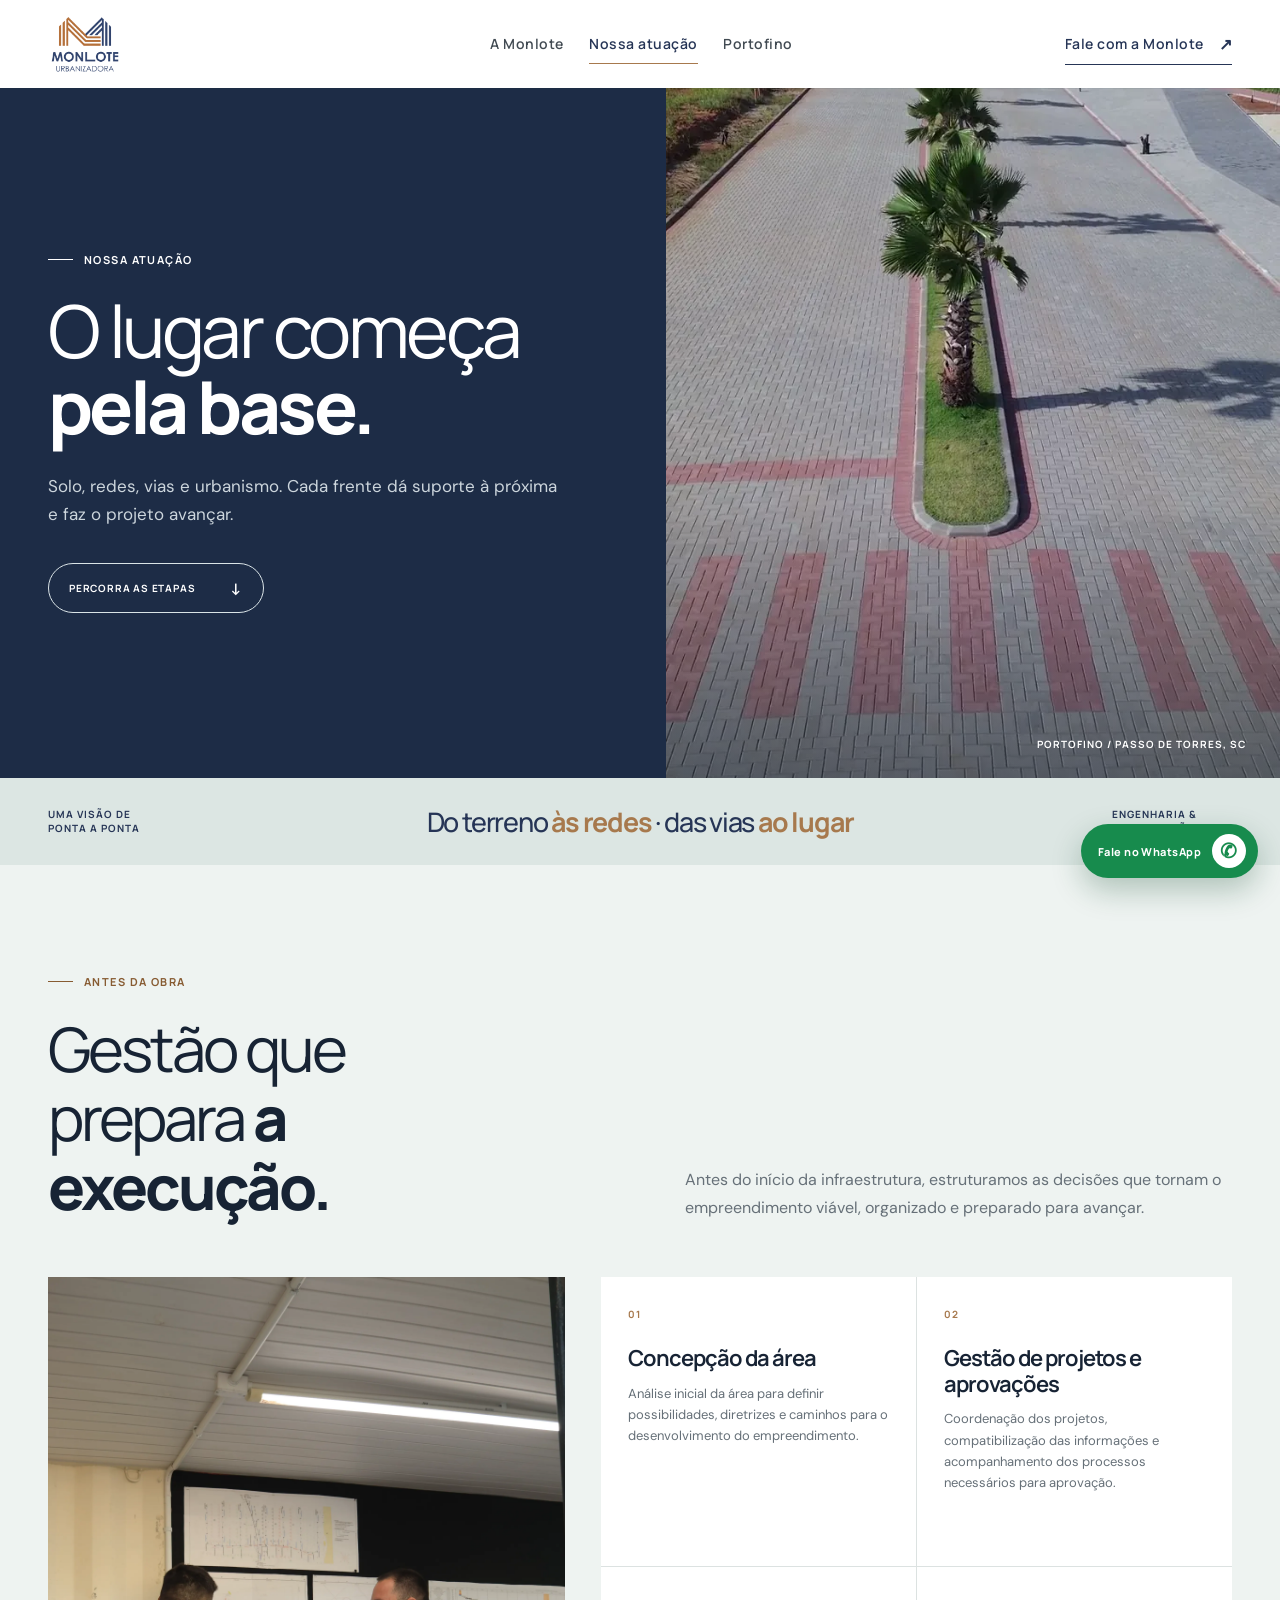
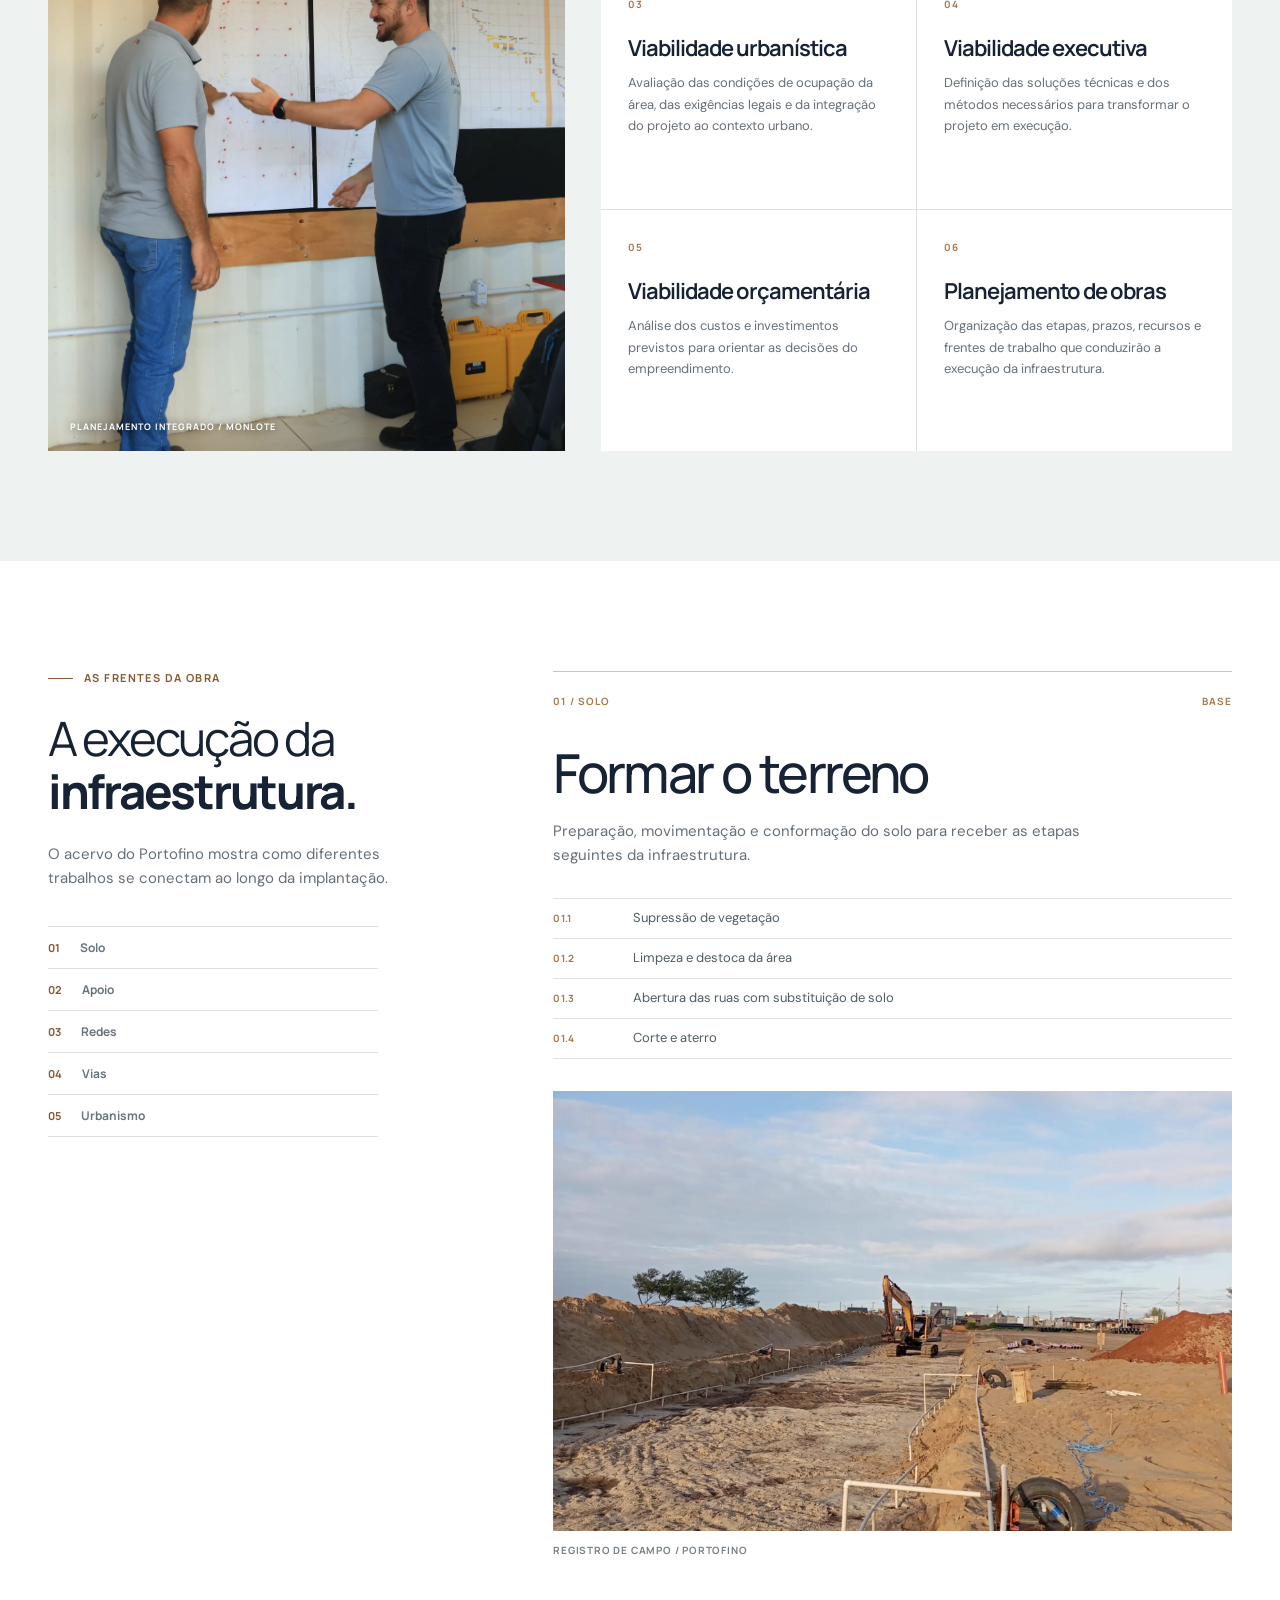
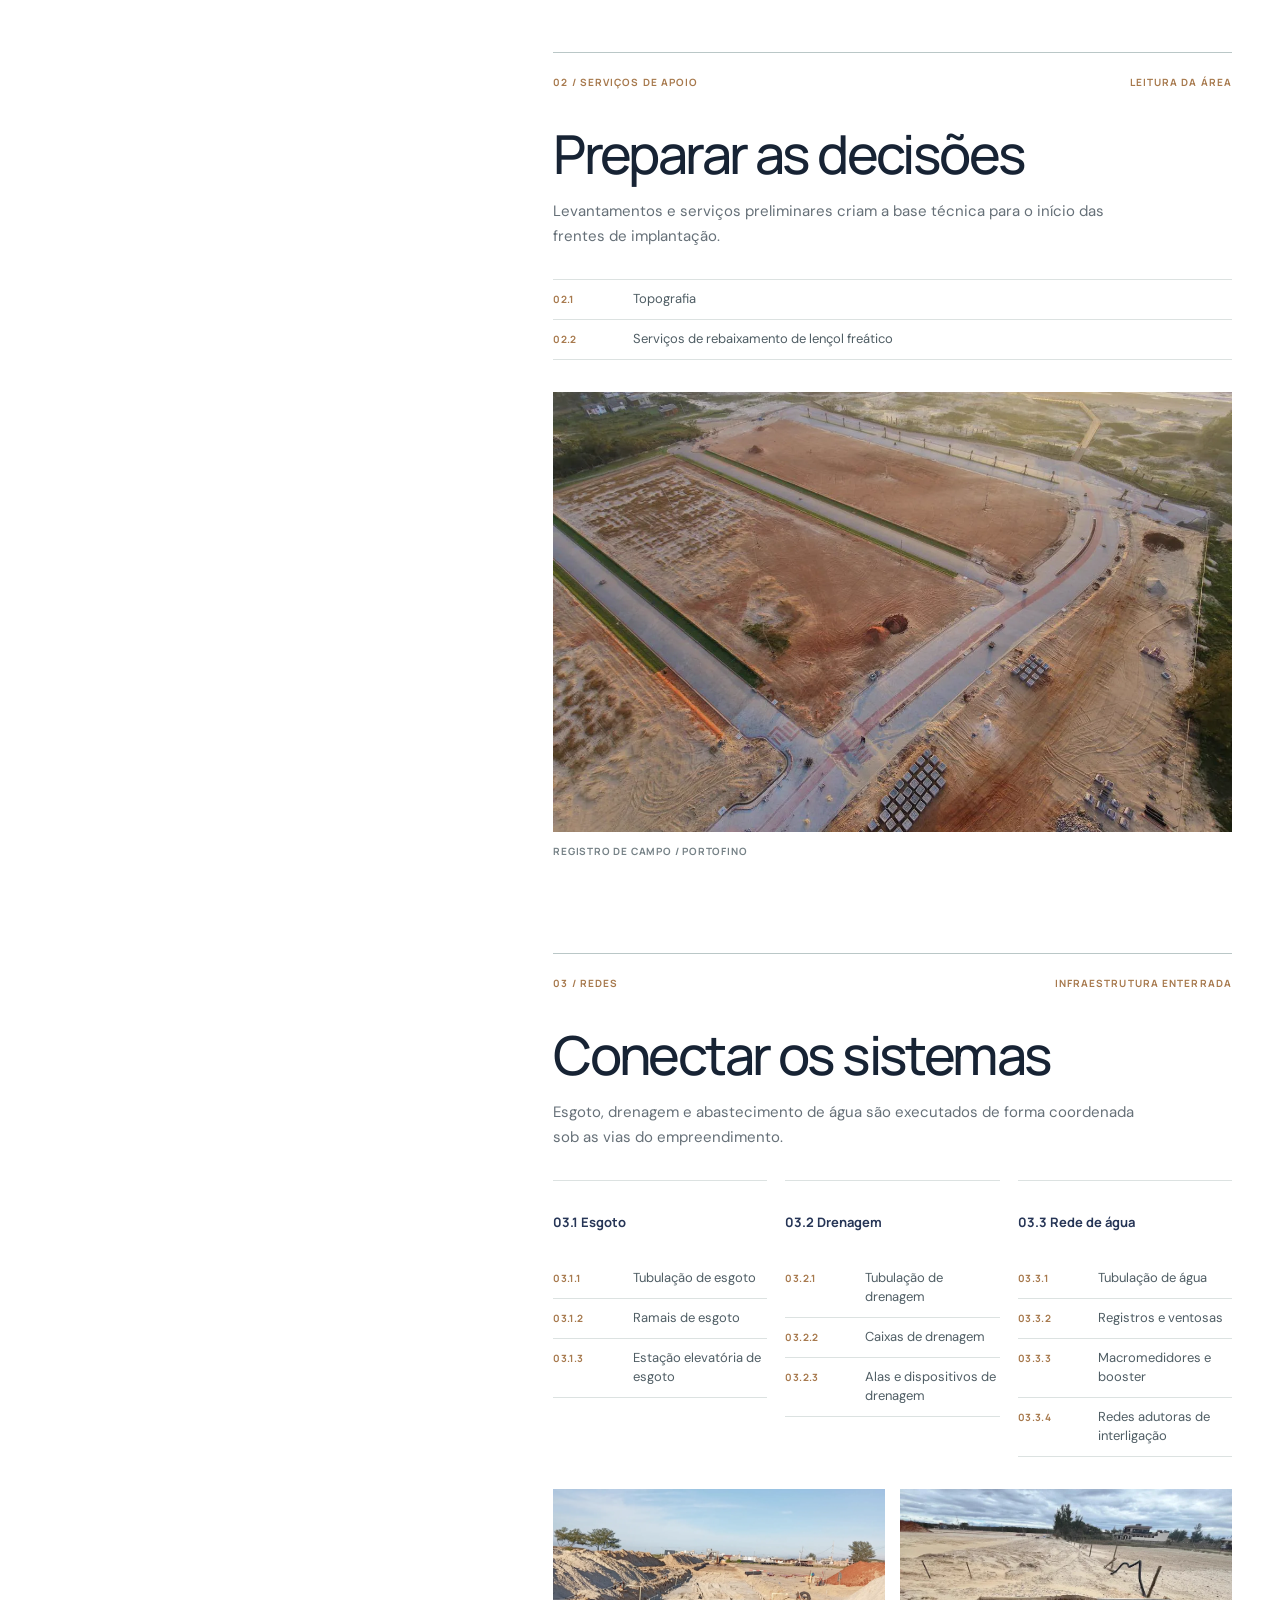
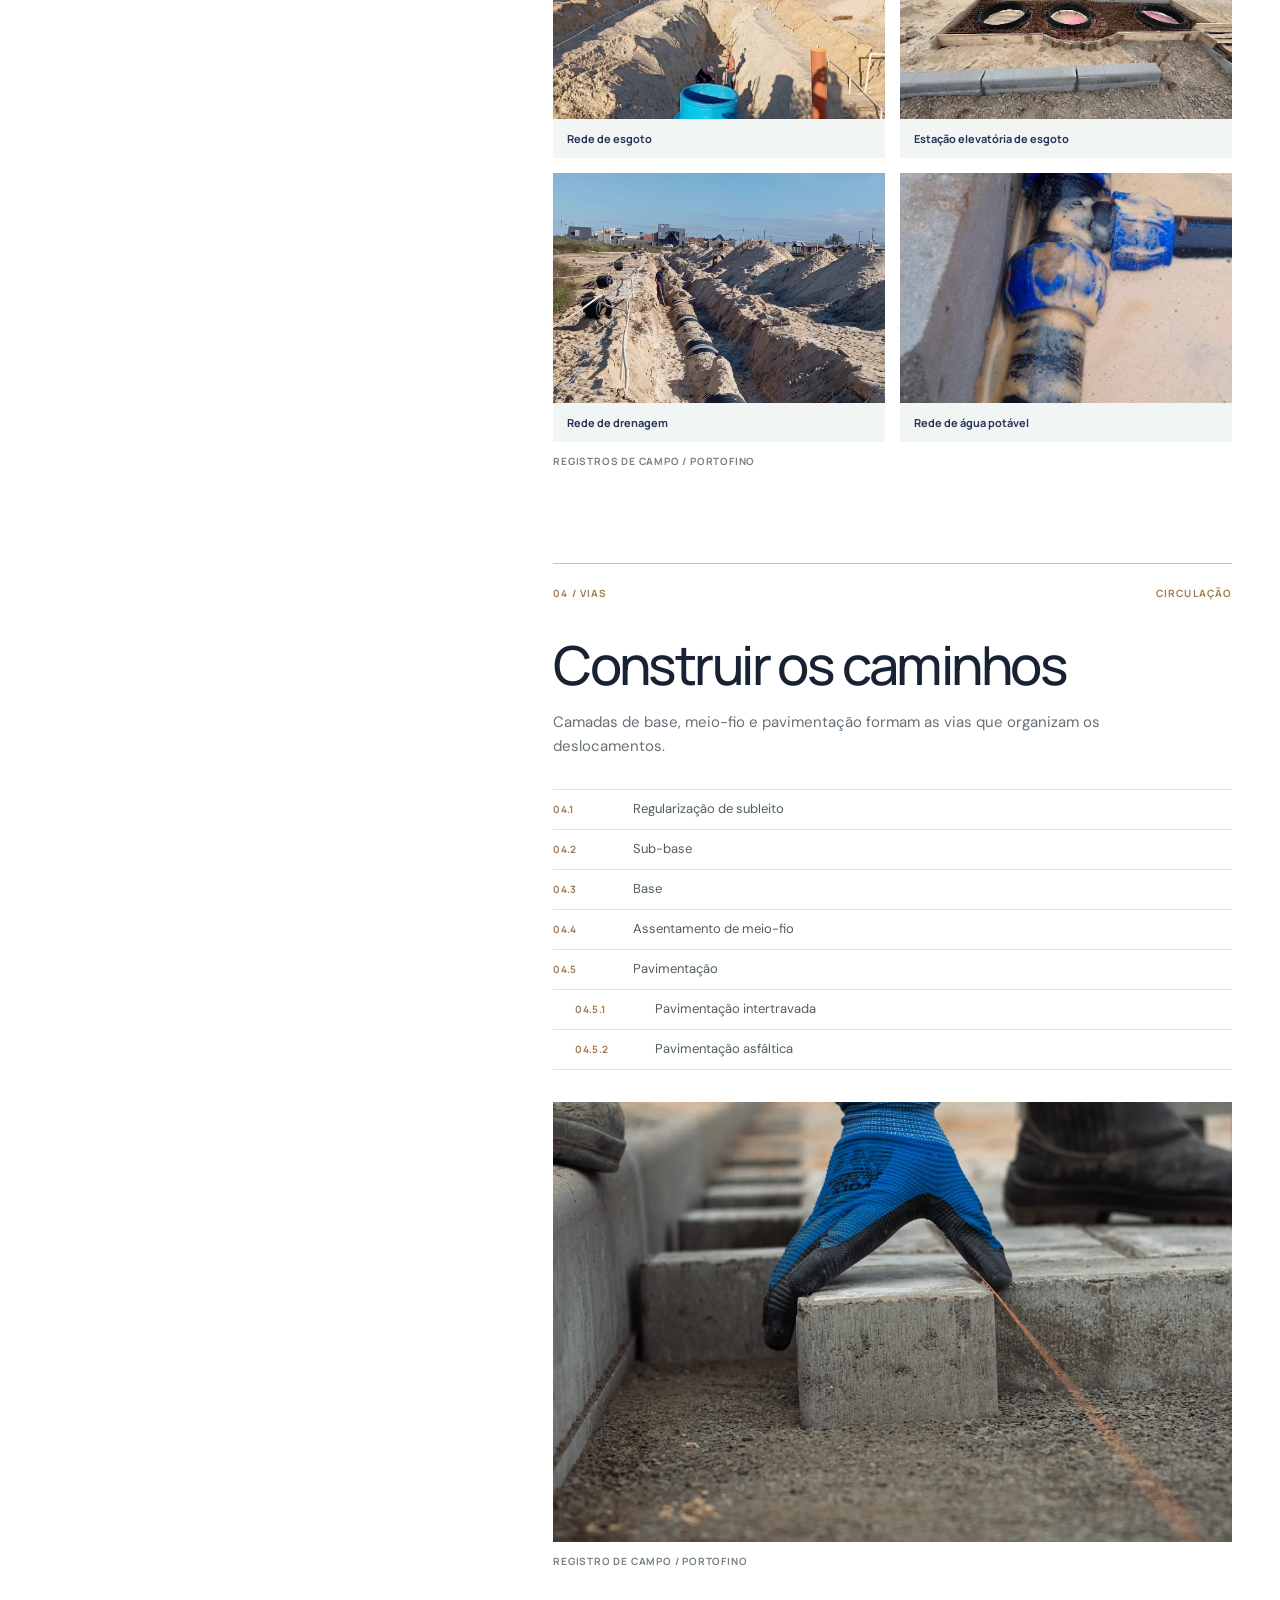
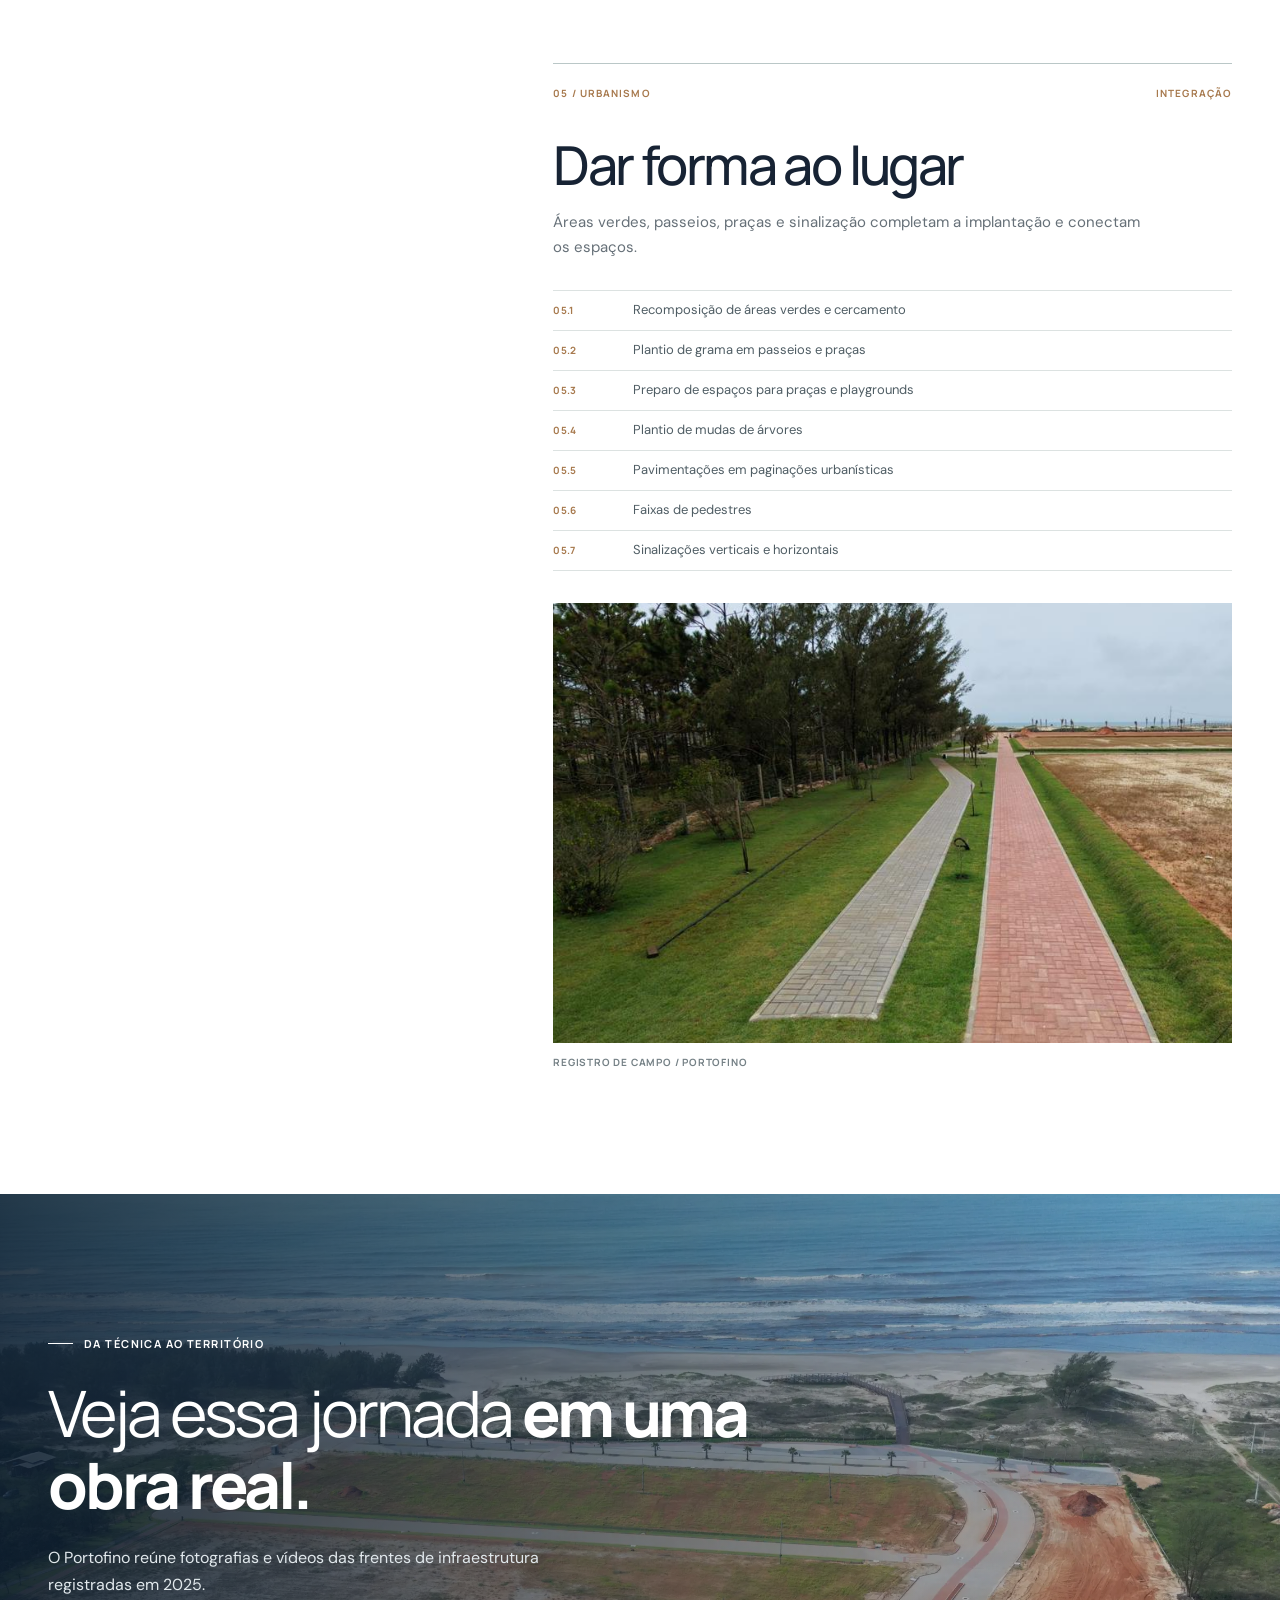
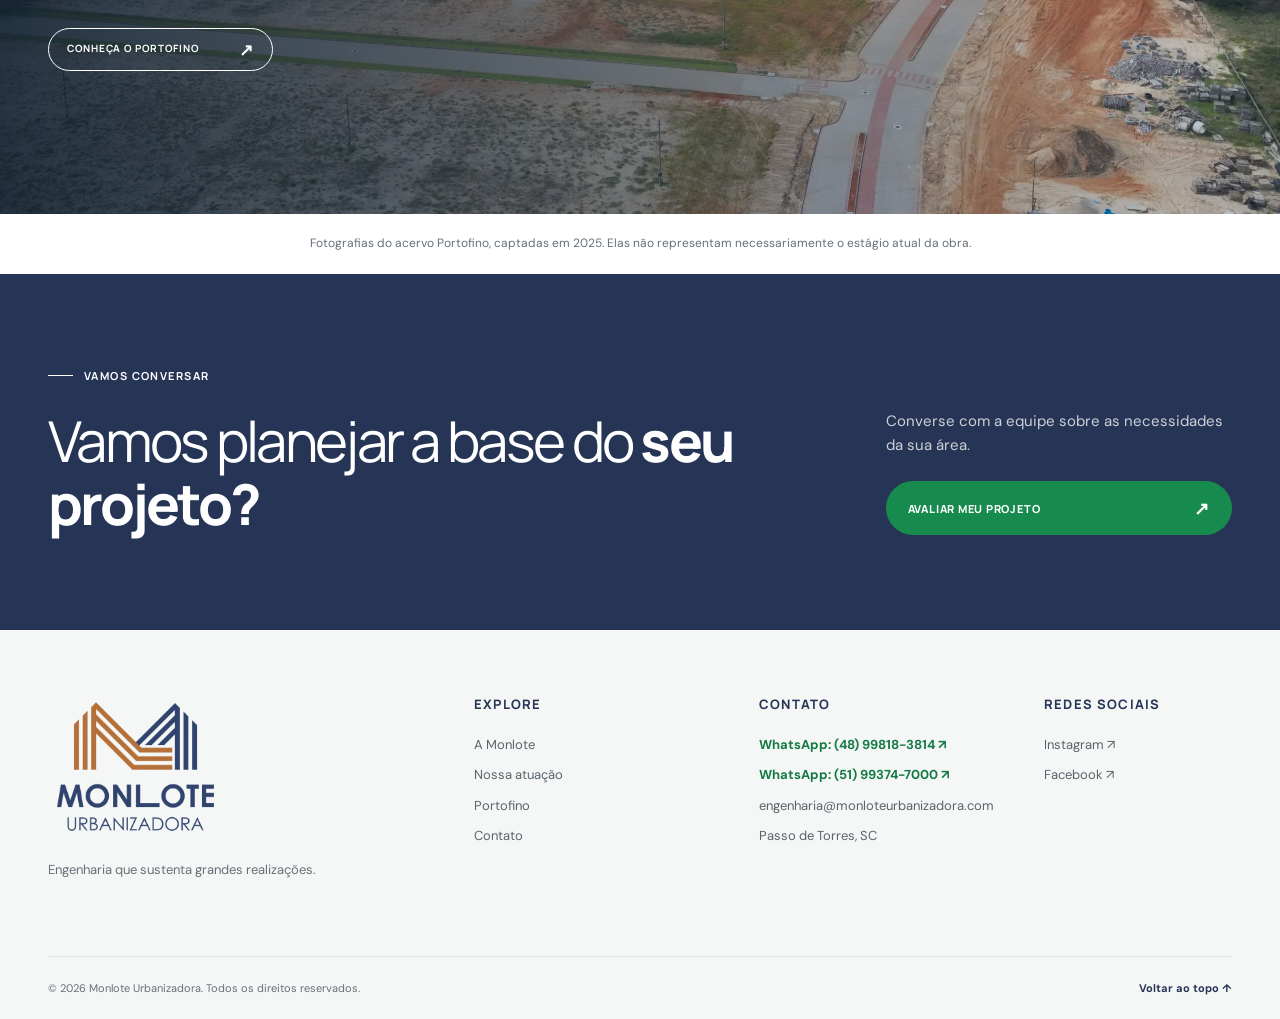
==== commit 275e9805: "Adiciona foto da estação elevatória de esgoto em Nossa atuação Co-Authored-By: Claude Opus 5.5 <nore" ====
--- a/atuacao.html
+++ b/atuacao.html
@@ -36,7 +36,7 @@
     <div class="work-flow-sequence">
       <article class="work-step reveal" id="solo"><div class="work-step-top"><span>01 / Solo</span><span>Base</span></div><h3>Formar o terreno</h3><p>Preparação, movimentação e conformação do solo para receber as etapas seguintes da infraestrutura.</p><div class="work-detail-groups"><ul class="work-detail-list"><li><span>01.1</span>Supressão de vegetação</li><li><span>01.2</span>Limpeza e destoca da área</li><li><span>01.3</span>Abertura das ruas com substituição de solo</li><li><span>01.4</span>Corte e aterro</li></ul></div><img src="assets/portofino-terra-excavator.webp" alt="Retroescavadeira trabalhando na preparação do terreno" loading="lazy"><small>Registro de campo / Portofino</small></article>
       <article class="work-step reveal" id="apoio"><div class="work-step-top"><span>02 / Serviços de apoio</span><span>Leitura da área</span></div><h3>Preparar as decisões</h3><p>Levantamentos e serviços preliminares criam a base técnica para o início das frentes de implantação.</p><div class="work-detail-groups"><ul class="work-detail-list"><li><span>02.1</span>Topografia</li><li><span>02.2</span>Serviços de rebaixamento de lençol freático</li></ul></div><img src="assets/portofino-urbanismo-aereo.webp" alt="Vista aérea das quadras e vias do Portofino" loading="lazy"><small>Registro de campo / Portofino</small></article>
-      <article class="work-step reveal" id="redes"><div class="work-step-top"><span>03 / Redes</span><span>Infraestrutura enterrada</span></div><h3>Conectar os sistemas</h3><p>Esgoto, drenagem e abastecimento de água são executados de forma coordenada sob as vias do empreendimento.</p><div class="work-detail-groups work-detail-groups-network"><div><h4>03.1 Esgoto</h4><ul class="work-detail-list"><li><span>03.1.1</span>Tubulação de esgoto</li><li><span>03.1.2</span>Ramais de esgoto</li><li><span>03.1.3</span>Estação elevatória de esgoto</li></ul></div><div><h4>03.2 Drenagem</h4><ul class="work-detail-list"><li><span>03.2.1</span>Tubulação de drenagem</li><li><span>03.2.2</span>Caixas de drenagem</li><li><span>03.2.3</span>Alas e dispositivos de drenagem</li></ul></div><div><h4>03.3 Rede de água</h4><ul class="work-detail-list"><li><span>03.3.1</span>Tubulação de água</li><li><span>03.3.2</span>Registros e ventosas</li><li><span>03.3.3</span>Macromedidores e booster</li><li><span>03.3.4</span>Redes adutoras de interligação</li></ul></div></div><div class="work-media-grid" aria-label="Registros das redes de infraestrutura"><figure><img src="assets/portofino-esgoto.webp" alt="Implantação da rede de esgoto no Portofino" loading="lazy"><figcaption>Rede de esgoto</figcaption></figure><figure class="work-media-pending"><div aria-hidden="true">03.1.3</div><figcaption>Estação elevatória de esgoto <span>Registro fotográfico em atualização</span></figcaption></figure><figure><img src="assets/portofino-redes-tubos.webp" alt="Tubulação de drenagem instalada em vala" loading="lazy"><figcaption>Rede de drenagem</figcaption></figure><figure><img src="assets/portofino-registro-agua.jpg" alt="Registro azul da rede de água potável instalado no Portofino" loading="lazy"><figcaption>Rede de água potável</figcaption></figure></div><small>Registros de campo / Portofino</small></article>
+      <article class="work-step reveal" id="redes"><div class="work-step-top"><span>03 / Redes</span><span>Infraestrutura enterrada</span></div><h3>Conectar os sistemas</h3><p>Esgoto, drenagem e abastecimento de água são executados de forma coordenada sob as vias do empreendimento.</p><div class="work-detail-groups work-detail-groups-network"><div><h4>03.1 Esgoto</h4><ul class="work-detail-list"><li><span>03.1.1</span>Tubulação de esgoto</li><li><span>03.1.2</span>Ramais de esgoto</li><li><span>03.1.3</span>Estação elevatória de esgoto</li></ul></div><div><h4>03.2 Drenagem</h4><ul class="work-detail-list"><li><span>03.2.1</span>Tubulação de drenagem</li><li><span>03.2.2</span>Caixas de drenagem</li><li><span>03.2.3</span>Alas e dispositivos de drenagem</li></ul></div><div><h4>03.3 Rede de água</h4><ul class="work-detail-list"><li><span>03.3.1</span>Tubulação de água</li><li><span>03.3.2</span>Registros e ventosas</li><li><span>03.3.3</span>Macromedidores e booster</li><li><span>03.3.4</span>Redes adutoras de interligação</li></ul></div></div><div class="work-media-grid" aria-label="Registros das redes de infraestrutura"><figure><img src="assets/portofino-esgoto.webp" alt="Implantação da rede de esgoto no Portofino" loading="lazy"><figcaption>Rede de esgoto</figcaption></figure><figure><img src="assets/portofino-elevatoria-esgoto.webp" alt="Laje armada com três tampas de acesso da estação elevatória de esgoto em construção no Portofino" loading="lazy"><figcaption>Estação elevatória de esgoto</figcaption></figure><figure><img src="assets/portofino-redes-tubos.webp" alt="Tubulação de drenagem instalada em vala" loading="lazy"><figcaption>Rede de drenagem</figcaption></figure><figure><img src="assets/portofino-registro-agua.jpg" alt="Registro azul da rede de água potável instalado no Portofino" loading="lazy"><figcaption>Rede de água potável</figcaption></figure></div><small>Registros de campo / Portofino</small></article>
       <article class="work-step reveal" id="vias"><div class="work-step-top"><span>04 / Vias</span><span>Circulação</span></div><h3>Construir os caminhos</h3><p>Camadas de base, meio-fio e pavimentação formam as vias que organizam os deslocamentos.</p><div class="work-detail-groups"><ul class="work-detail-list"><li><span>04.1</span>Regularização de subleito</li><li><span>04.2</span>Sub-base</li><li><span>04.3</span>Base</li><li><span>04.4</span>Assentamento de meio-fio</li><li><span>04.5</span>Pavimentação</li><li class="work-detail-child"><span>04.5.1</span>Pavimentação intertravada</li><li class="work-detail-child"><span>04.5.2</span>Pavimentação asfáltica</li></ul></div><img src="assets/portofino-vias-paver.webp" alt="Equipe assentando pavers nas vias do Portofino" loading="lazy"><small>Registro de campo / Portofino</small></article>
       <article class="work-step reveal" id="urbanismo"><div class="work-step-top"><span>05 / Urbanismo</span><span>Integração</span></div><h3>Dar forma ao lugar</h3><p>Áreas verdes, passeios, praças e sinalização completam a implantação e conectam os espaços.</p><div class="work-detail-groups"><ul class="work-detail-list"><li><span>05.1</span>Recomposição de áreas verdes e cercamento</li><li><span>05.2</span>Plantio de grama em passeios e praças</li><li><span>05.3</span>Preparo de espaços para praças e playgrounds</li><li><span>05.4</span>Plantio de mudas de árvores</li><li><span>05.5</span>Pavimentações em paginações urbanísticas</li><li><span>05.6</span>Faixas de pedestres</li><li><span>05.7</span>Sinalizações verticais e horizontais</li></ul></div><div class="work-step-photo-crop"><img src="assets/portofino-calcadao-aereo.jpg" alt="Vista elevada de passeios arborizados e gramados no Portofino" loading="lazy"></div><small>Registro de campo / Portofino</small></article>
     </div>
--- a/styles.css
+++ b/styles.css
@@ -447,10 +447,8 @@
 .work-step small{display:block;margin-top:12px;color:#758186;font:700 10px "Manrope",sans-serif;text-transform:uppercase;letter-spacing:.08em}
 .work-media-grid{display:grid;grid-template-columns:repeat(2,minmax(0,1fr));gap:15px}
 .work-media-grid figure{margin:0;min-width:0;background:#f1f5f4}
-.work-step .work-media-grid img,.work-media-pending>div{display:block;width:100%;height:230px;object-fit:cover}
+.work-step .work-media-grid img{display:block;width:100%;height:230px;object-fit:cover}
 .work-media-grid figcaption{padding:12px 14px;font:700 11px "Manrope",sans-serif;color:var(--navy)}
-.work-media-pending>div{display:flex;align-items:center;justify-content:center;background:#dce7e7;color:#627c83;font:600 42px "Manrope",sans-serif}
-.work-media-pending figcaption span{display:block;margin-top:3px;color:#738188;font:500 10px "DM Sans",sans-serif}
 .work-outro{height:620px;position:relative;overflow:hidden;background:var(--navy);color:#fff}
 .work-outro>img{width:100%;height:100%;object-fit:cover}
 .work-outro:after{content:"";position:absolute;inset:0;background:linear-gradient(90deg,rgba(9,26,43,.85),rgba(9,26,43,.18) 90%)}
@@ -465,7 +463,7 @@
 @media(max-width:700px){.expertise-showcase-head{grid-template-columns:1fr;gap:18px;margin-bottom:35px}.expertise-showcase-head h2{font-size:clamp(42px,9vw,58px)}.expertise-showcase-head>p{font-size:14px}.expertise-stage-photo{min-height:310px}.expertise-stage-photo-meta{left:16px;right:16px;bottom:14px}.expertise-stage-photo-meta span:first-child{font-size:25px}.expertise-stage-photo-meta span:last-child{font-size:8px;max-width:135px}.expertise-stage-buttons button{padding:14px 0}.expertise-stage-buttons button strong{font-size:20px}.work-hero{grid-template-columns:1fr}.work-hero-copy{min-height:490px;padding:70px 20px}.work-hero h1{font-size:clamp(49px,11vw,71px)}.work-hero-copy-inner>p:not(.kicker){font-size:15px}.work-hero-visual{min-height:310px}.work-hero-visual span{right:20px;bottom:17px}.work-manifesto .content-shell{display:block}.work-manifesto span{display:none}.work-manifesto p{text-align:left;font-size:22px}.management-intro{grid-template-columns:1fr;gap:18px;margin-bottom:35px}.management-layout{gap:20px}.management-photo{height:340px}.management-grid{grid-template-columns:1fr}.management-card{padding:25px 22px}.work-flow{padding:75px 0 90px}.work-flow-grid{grid-template-columns:1fr;gap:35px}.work-flow-side{position:static}.work-flow-side h2{max-width:620px}.work-flow-side p:not(.kicker){margin:17px 0 23px}.work-flow-side nav{flex-direction:row;max-width:none;overflow:auto;gap:18px;border:0;padding-bottom:10px}.work-flow-side nav a{white-space:nowrap;border:0;padding:8px 0}.work-step{padding-bottom:75px;scroll-margin-top:85px}.work-step h3{font-size:clamp(38px,9vw,58px);margin:22px 0 12px}.work-detail-list li{grid-template-columns:60px minmax(0,1fr)}.work-detail-list li.work-detail-child{padding-left:10px}.work-step img{height:300px}.work-outro{height:520px}.work-outro-inner{justify-content:flex-end;padding-bottom:60px}.work-outro h2{font-size:clamp(42px,10vw,61px)}.work-outro p:not(.kicker){font-size:14px}}
 @media(max-width:500px){.expertise-stage-photo{min-height:270px}.expertise-stage-buttons button strong{font-size:18px}.expertise-stage-description{font-size:13px}.work-hero-copy{min-height:440px}.work-hero-visual{min-height:265px}.management-photo{height:290px}.work-step img{height:245px}.work-outro{height:470px}.work-outro-inner{padding-bottom:45px}}
 @media(max-width:500px){.work-step-photo-crop{height:245px}}
-@media(max-width:500px){.work-media-grid{gap:8px}.work-step .work-media-grid img,.work-media-pending>div{height:145px}.work-media-grid figcaption{padding:9px;font-size:10px}.work-media-pending>div{font-size:26px}}
+@media(max-width:500px){.work-media-grid{gap:8px}.work-step .work-media-grid img{height:145px}.work-media-grid figcaption{padding:9px;font-size:10px}}
 @media(prefers-reduced-motion:reduce){.work-hero-visual img{animation:none}.work-hero-visual video{display:none}.work-hero-visual{background:url("assets/actuation-hero-poster.webp") center/cover no-repeat}}
 
 @media(min-width:701px) and (max-width:1000px){
